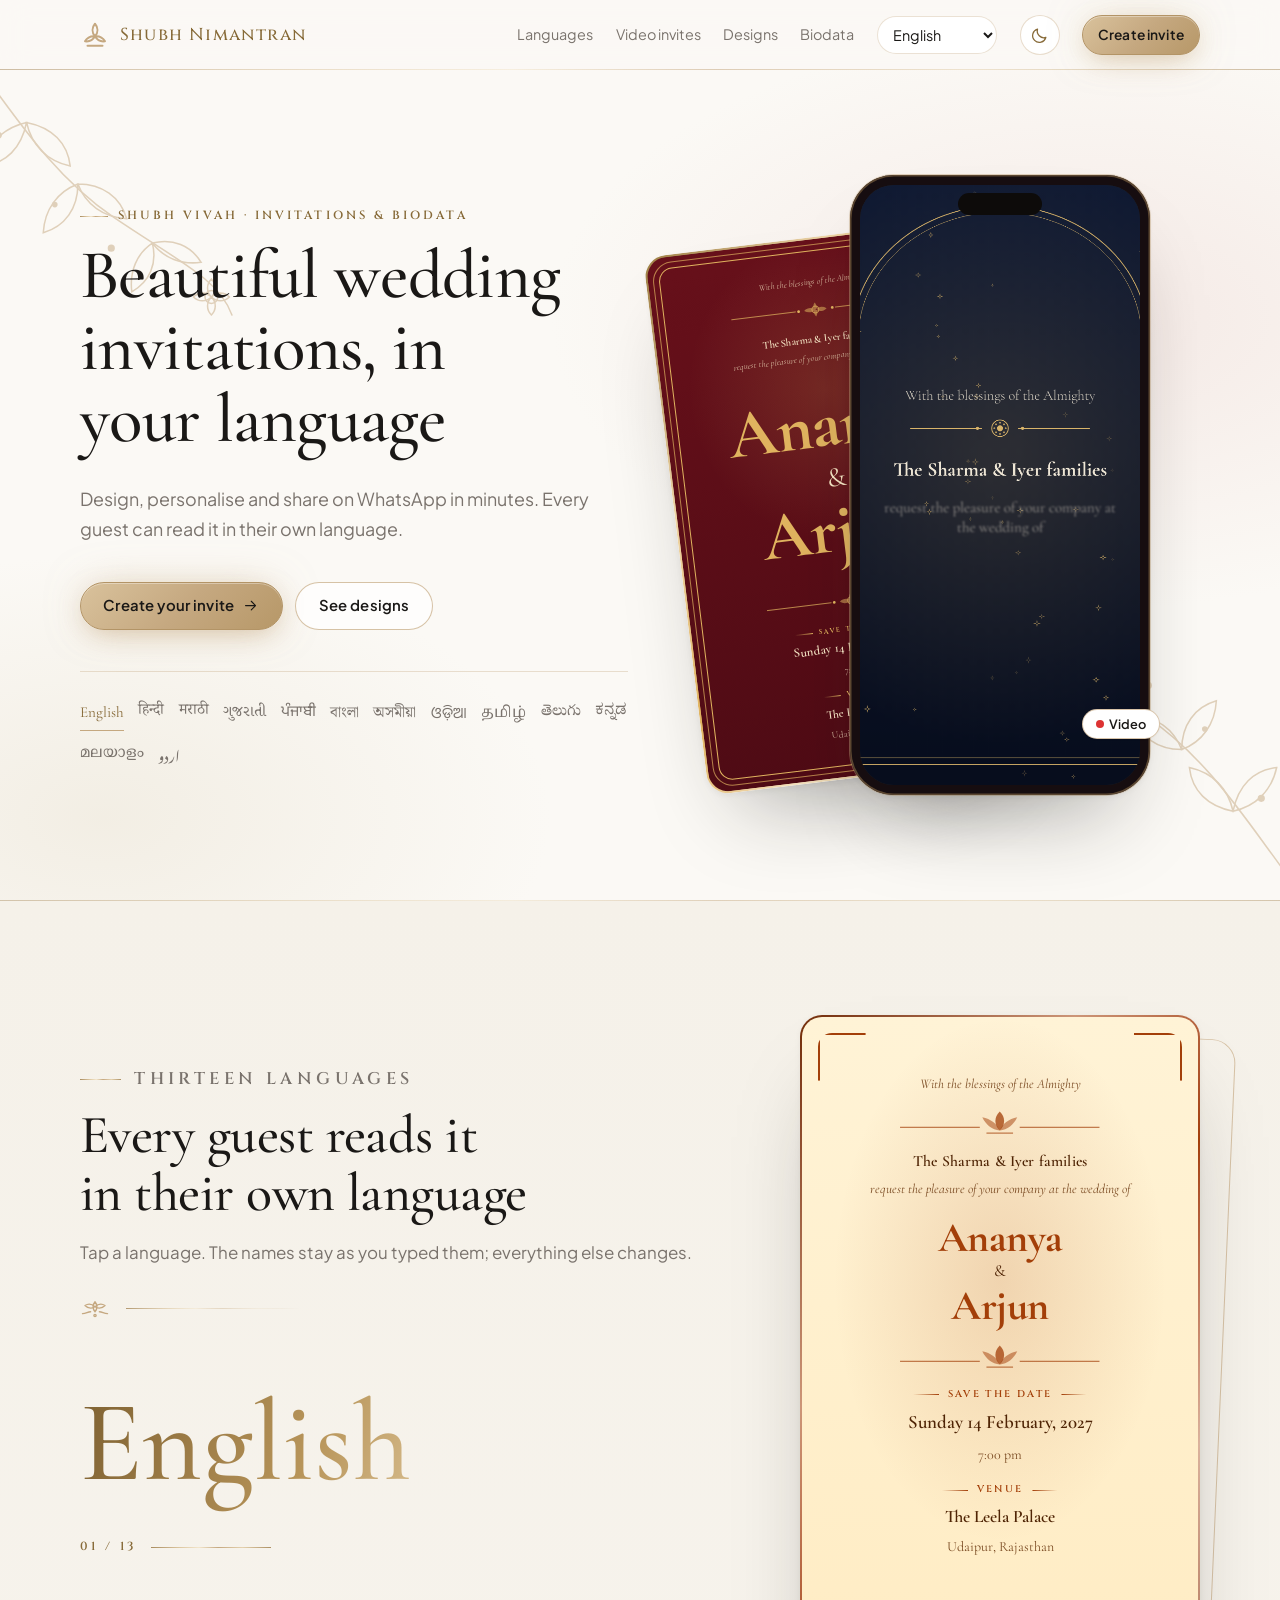
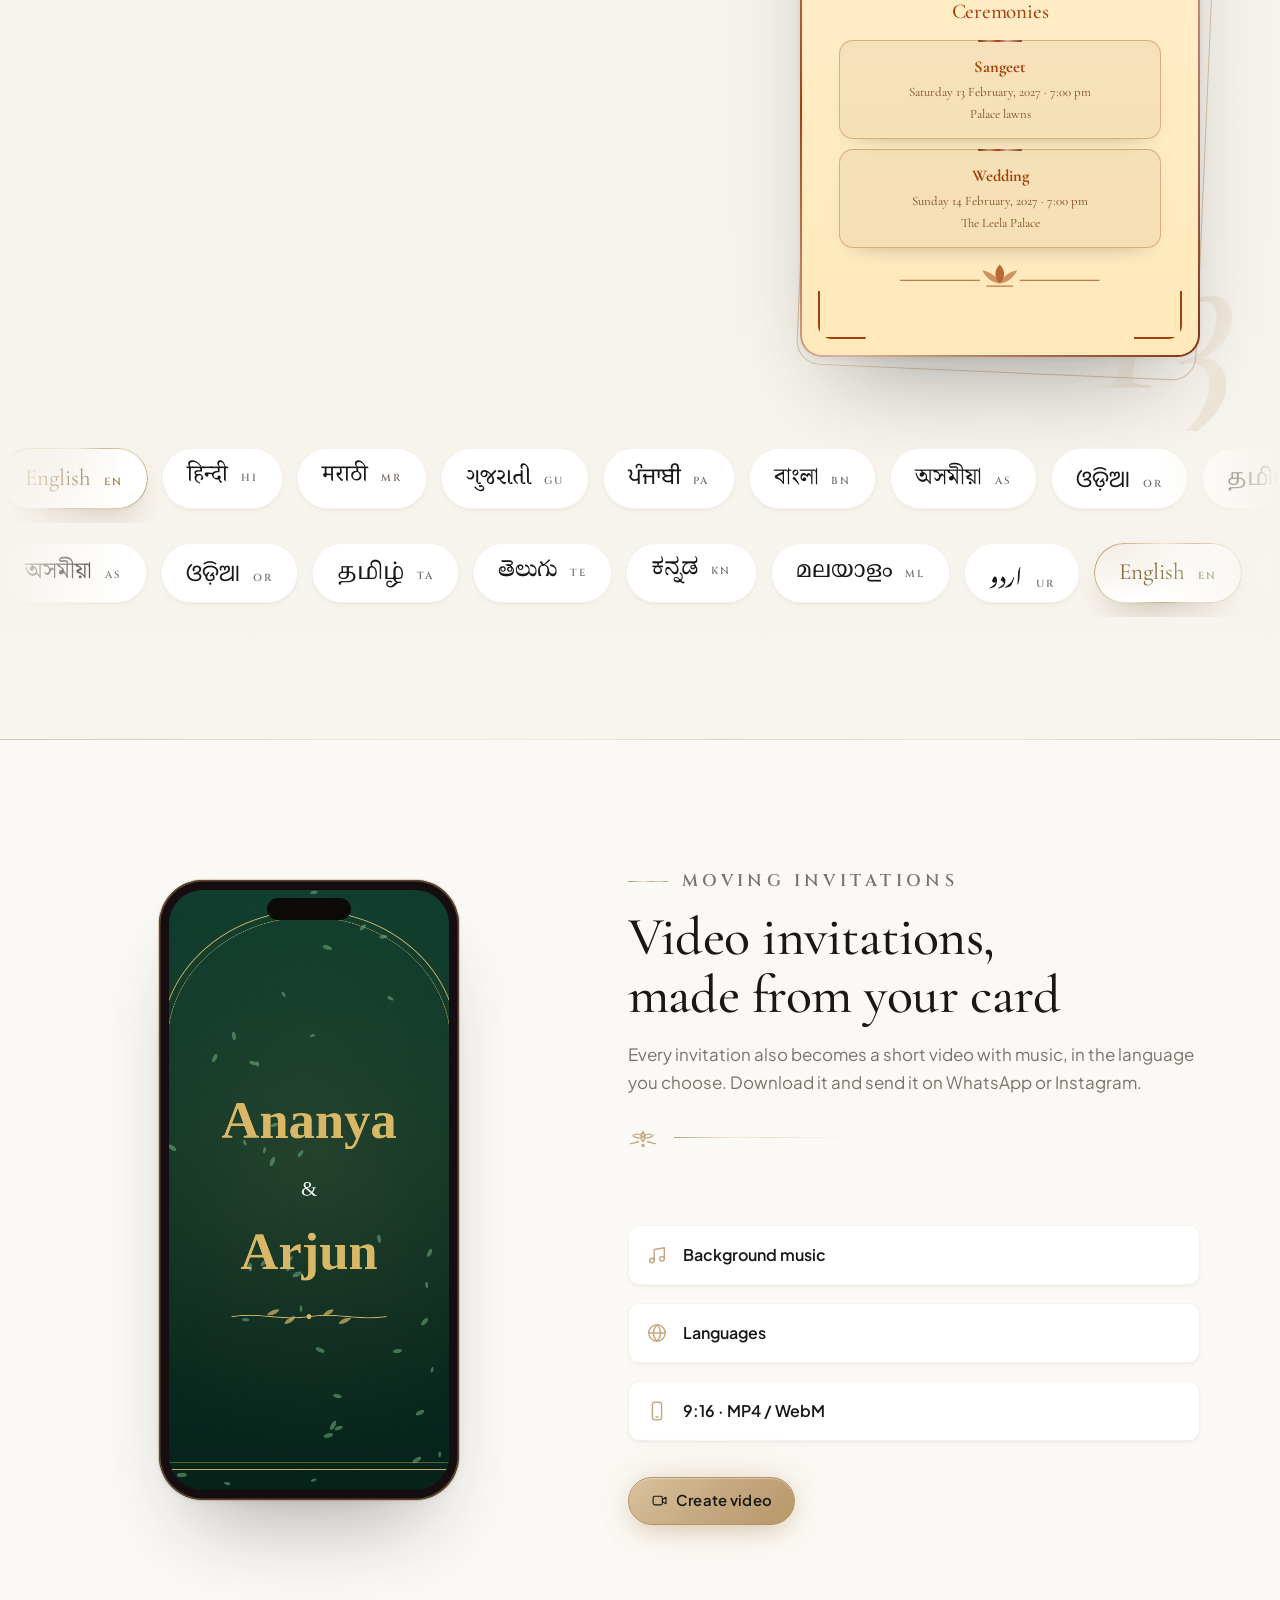
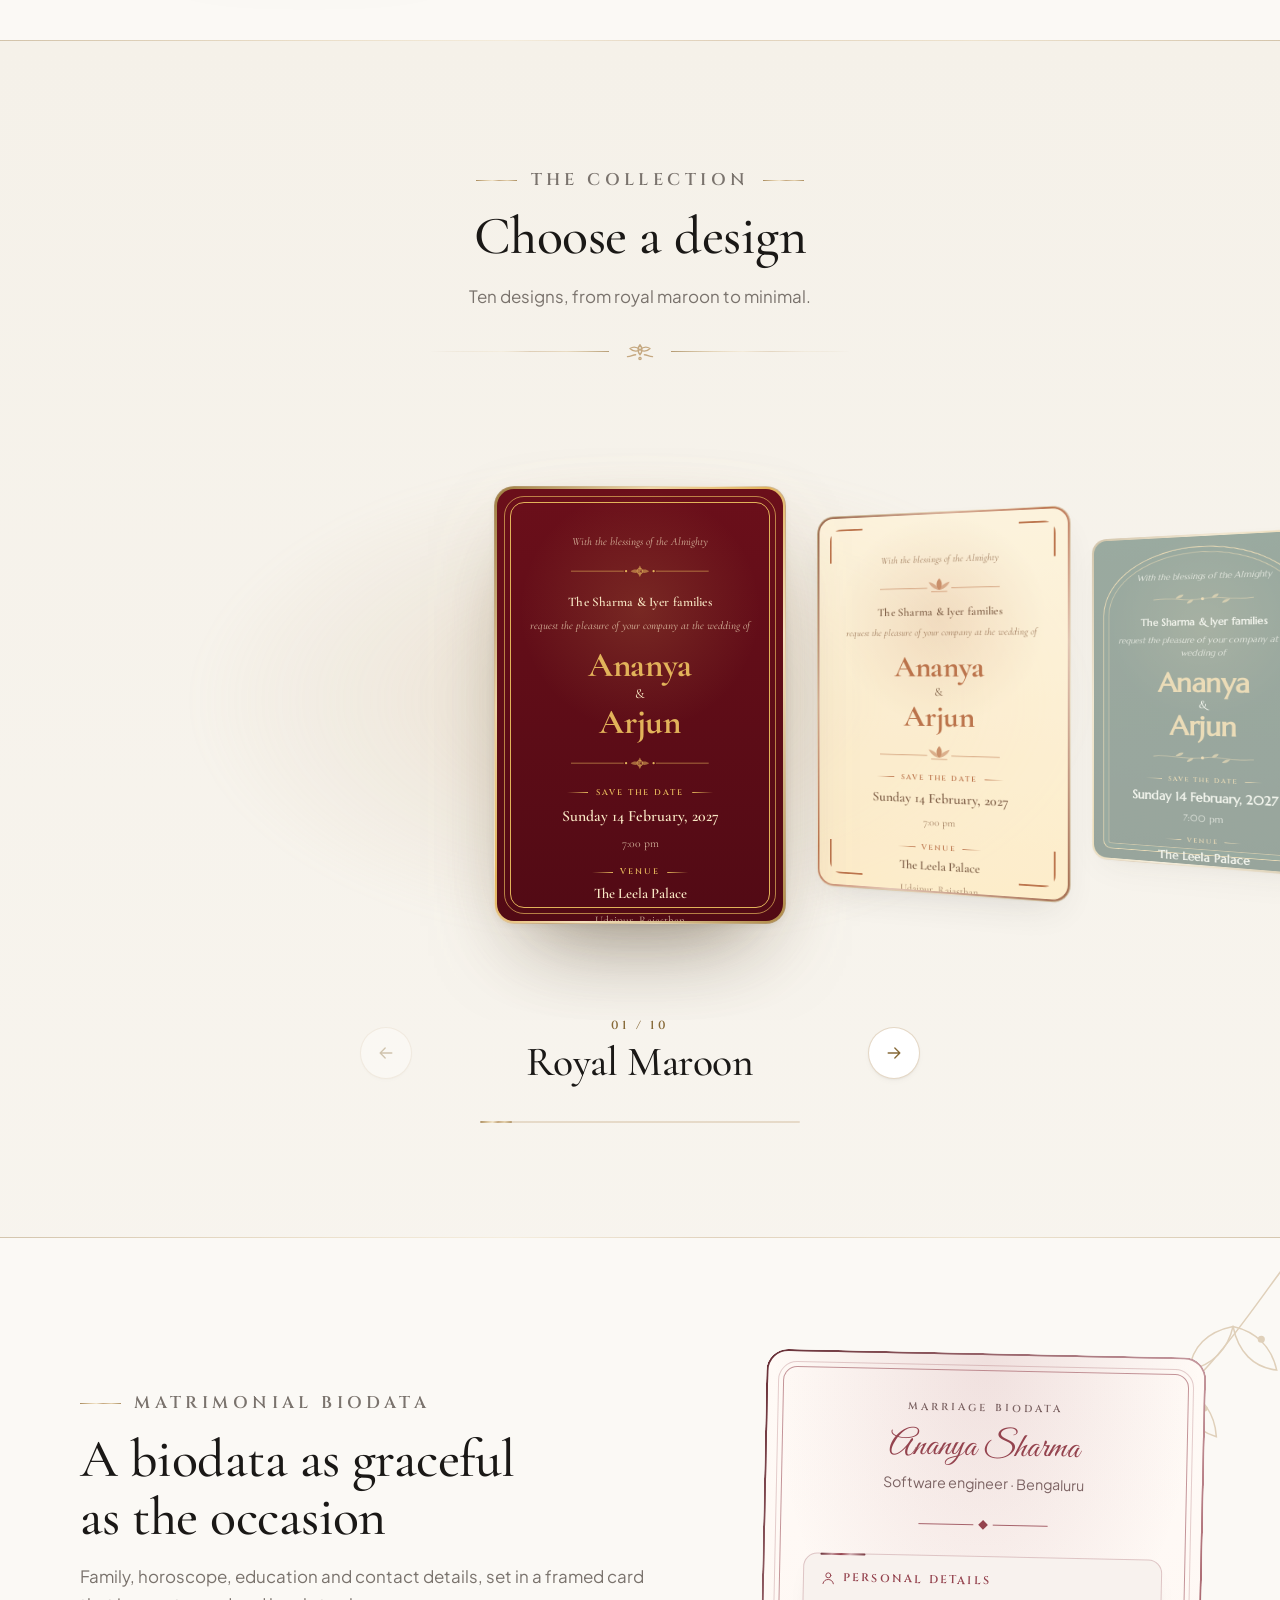
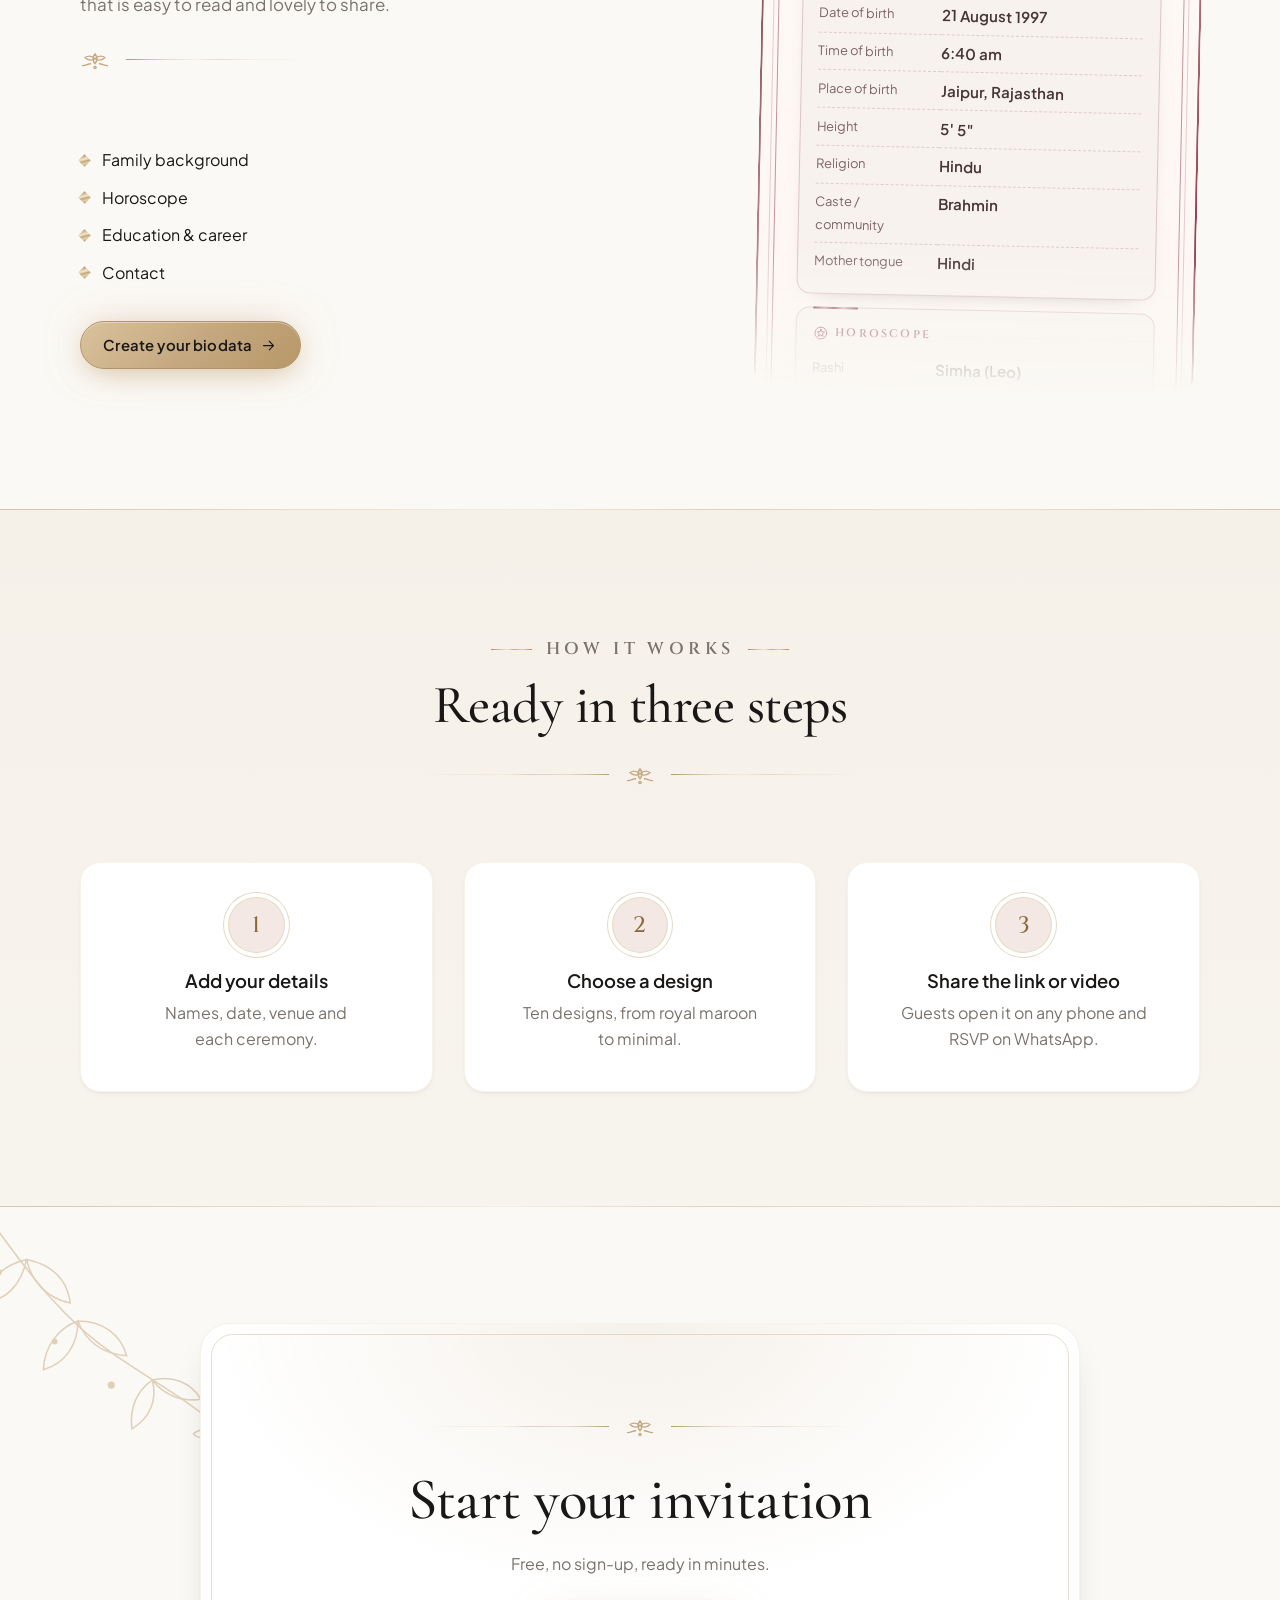
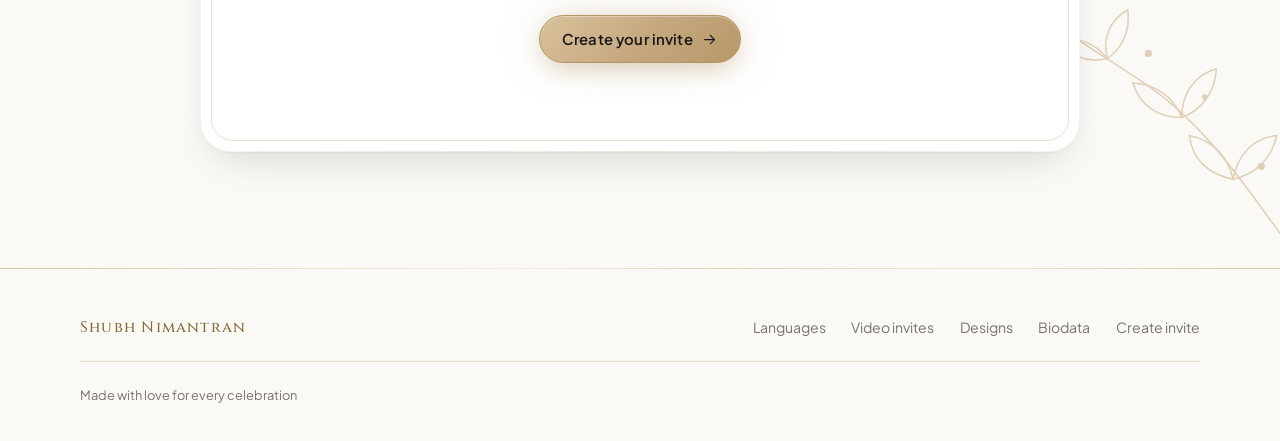
==== index.html @ f514c1f1 "Redesign languages section: script headline, drifting two-row marquee, framed demo card Co-Authored-" ====
<!doctype html>
<html lang="en">
<head>
  <meta charset="utf-8">
  <meta name="viewport" content="width=device-width, initial-scale=1">
  <title>Shubh Nimantran · Wedding Invitations & Video Invites</title>
  <meta name="description" content="Create wedding invitations and video invites in 13 Indian languages. Share on WhatsApp, collect RSVPs.">
  <meta name="theme-color" content="#FBF9F5">
  <link rel="preconnect" href="https://fonts.googleapis.com">
  <link rel="preconnect" href="https://fonts.gstatic.com" crossorigin>
  <link rel="stylesheet" href="https://fonts.googleapis.com/css2?family=Cinzel:wght@400;500;600&family=Cormorant+Garamond:ital,wght@0,400;0,500;0,600;0,700;1,400;1,500&family=Plus+Jakarta+Sans:wght@400;500;600;700&display=swap">
  <link rel="stylesheet" href="css/style.css">
  <script src="js/theme.js"></script>
</head>
<body>
  <a class="skip" href="#main" data-i18n="skip_link">Skip to main content</a>
  <header class="topbar">
    <div class="wrap">
      <a class="brand" href="index.html"><i data-icon="mark"></i><span>Shubh Nimantran</span></a>
      <nav>
        <div class="nav-links" id="nav-links">
          <a href="#languages" data-i18n="nav_lang">Languages</a>
          <a href="#video" data-i18n="nav_video">Video invites</a>
          <a href="#designs" data-i18n="nav_templates">Designs</a>
          <a href="biodata.html" data-i18n="nav_biodata">Biodata</a>
          <div class="nav-tools"><select id="ui-lang" class="lang-select" aria-label="Language"></select><button type="button" class="theme-toggle" aria-pressed="false" aria-label="Dark mode" title="Light / dark"><i data-icon="sun"></i><i data-icon="moon"></i></button></div>
          <a class="btn menu-cta" href="create.html" data-i18n="nav_create">Create invite</a>
        </div>
        <a class="btn small" href="create.html" data-i18n="nav_create">Create invite</a>
        <button type="button" class="burger" id="burger" aria-expanded="false" aria-controls="nav-links" aria-label="Menu"><i data-icon="menu"></i><i data-icon="close"></i></button>
      </nav>
    </div>
  </header>

  <main id="main">
    <section class="hero">
      <span class="floral tl" aria-hidden="true"></span>
      <span class="floral br" aria-hidden="true"></span>
      <div class="wrap">
        <div class="hero-text">
          <p class="eyebrow" data-intro data-i18n="hero_eyebrow">Shubh Vivah</p>
          <h1 data-intro data-i18n="hero_title">Beautiful wedding invitations, in your language</h1>
          <p class="hero-sub" data-intro data-i18n="hero_sub"></p>
          <div class="hero-cta" data-intro>
            <a class="btn" href="create.html"><span data-i18n="cta_create">Create your invite</span><i data-icon="arrow"></i></a>
            <a class="btn ghost" href="#designs" data-i18n="cta_designs">See designs</a>
          </div>
          <div class="hero-langs" id="hero-langs" data-intro></div>
        </div>
        <div class="stage" id="stage">
          <div class="back-card" aria-hidden="true"><div id="hero-card"></div></div>
          <div class="phone">
            <canvas id="hero-video" aria-label="Video invitation preview"></canvas>
            <span class="phone-play"><span class="dot"></span><span data-i18n="ed_video_tab">Video</span></span>
          </div>
        </div>
      </div>
    </section>

    <section id="languages" class="section band">
      <div class="wrap">
        <div class="lang-demo">
          <div class="lang-copy">
            <div class="section-head">
              <p class="eyebrow" data-i18n="eyebrow_lang"></p>
              <h2 data-i18n="lang_title"></h2>
              <p data-i18n="lang_desc"></p>
              <div class="divider" aria-hidden="true"><i data-icon="flourish"></i></div>
            </div>
            <div class="lang-hero" aria-hidden="true"><span class="lh-name" id="lh-name"></span><span class="lh-count" id="lh-count"></span></div>
          </div>
          <div class="demo-card"><div id="demo-card"></div></div>
          <div class="lang-marquee" id="lang-list" role="group" aria-label="Languages"></div>
        </div>
      </div>
    </section>

    <section id="video" class="section">
      <div class="wrap video-split">
        <div class="phone"><canvas id="feature-video" aria-label="Video invitation preview"></canvas></div>
        <div>
          <div class="section-head">
            <p class="eyebrow" data-i18n="eyebrow_video"></p>
            <h2 data-i18n="video_title"></h2>
            <p data-i18n="video_desc"></p>
            <div class="divider" aria-hidden="true"><i data-icon="flourish"></i></div>
          </div>
          <ul class="facts">
            <li><i data-icon="music"></i><div><strong data-i18n="ed_music"></strong></div></li>
            <li><i data-icon="globe"></i><div><strong data-i18n="nav_lang"></strong></div></li>
            <li><i data-icon="phone"></i><div><strong>9:16 · MP4 / WebM</strong></div></li>
          </ul>
          <a class="btn" href="create.html#video"><i data-icon="video"></i><span data-i18n="ed_video">Create video</span></a>
        </div>
      </div>
    </section>

    <section id="designs" class="section band">
      <div class="wrap">
        <div class="section-head center">
          <p class="eyebrow" data-i18n="eyebrow_designs"></p>
          <h2 data-i18n="templates_title"></h2>
          <p data-i18n="s2_d"></p>
          <div class="divider" aria-hidden="true"><i data-icon="flourish"></i></div>
        </div>
      </div>
      <div class="carousel" id="carousel" role="region" aria-roledescription="carousel" aria-label="Designs">
        <div class="car-track" id="gallery"></div>
        <div class="car-meta">
          <button type="button" class="car-btn car-prev" aria-label="Previous design"><i data-icon="arrow"></i></button>
          <div class="car-info" aria-live="polite">
            <span class="car-count"></span>
            <h3 class="car-name"></h3>
          </div>
          <button type="button" class="car-btn car-next" aria-label="Next design"><i data-icon="arrow"></i></button>
        </div>
        <div class="car-progress" aria-hidden="true"><i></i></div>
      </div>
    </section>

    <section id="biodata" class="section">
      <span class="floral tr" aria-hidden="true"></span>
      <div class="wrap bio-teaser">
        <div>
          <div class="section-head">
            <p class="eyebrow" data-i18n="eyebrow_biodata"></p>
            <h2 data-i18n="bio_landing_title"></h2>
            <p data-i18n="bio_landing_desc"></p>
            <div class="divider" aria-hidden="true"><i data-icon="flourish"></i></div>
          </div>
          <ul>
            <li data-i18n="bio_sec_family"></li>
            <li data-i18n="bio_sec_horoscope"></li>
            <li data-i18n="bio_sec_education"></li>
            <li data-i18n="bio_sec_contact"></li>
          </ul>
          <a class="btn" href="biodata.html"><span data-i18n="bio_cta"></span><i data-icon="arrow"></i></a>
        </div>
        <div class="bio-preview"><div id="bio-demo"></div></div>
      </div>
    </section>

    <section class="section band">
      <div class="wrap">
        <div class="section-head center">
          <p class="eyebrow" data-i18n="eyebrow_steps"></p>
          <h2 data-i18n="steps_title"></h2>
          <div class="divider" aria-hidden="true"><i data-icon="flourish"></i></div>
        </div>
        <ol class="steps">
          <li><span class="n">1</span><h3 data-i18n="s1_t"></h3><p data-i18n="s1_d"></p></li>
          <li><span class="n">2</span><h3 data-i18n="s2_t"></h3><p data-i18n="s2_d"></p></li>
          <li><span class="n">3</span><h3 data-i18n="s3_t"></h3><p data-i18n="s3_d"></p></li>
        </ol>
      </div>
    </section>

    <section class="section closing">
      <span class="floral tl" aria-hidden="true"></span>
      <span class="floral br" aria-hidden="true"></span>
      <div class="wrap">
        <div class="closing-panel">
          <div class="divider" aria-hidden="true"><i data-icon="flourish"></i></div>
          <h2 data-i18n="cta_final"></h2>
          <p data-i18n="cta_final_sub"></p>
          <a class="btn" href="create.html"><span data-i18n="cta_create"></span><i data-icon="arrow"></i></a>
        </div>
      </div>
    </section>
  </main>

  <footer class="footer">
    <div class="wrap">
      <span>Shubh Nimantran</span>
      <nav aria-label="Footer">
        <a href="#languages" data-i18n="nav_lang">Languages</a>
        <a href="#video" data-i18n="nav_video">Video invites</a>
        <a href="#designs" data-i18n="nav_templates">Designs</a>
        <a href="biodata.html" data-i18n="nav_biodata">Biodata</a>
        <a href="create.html" data-i18n="nav_create">Create invite</a>
      </nav>
      <span class="fine" data-i18n="footer"></span>
    </div>
  </footer>

  <script src="js/vendor/motion.js"></script>
  <script src="js/i18n.js"></script>
  <script src="js/invite.js"></script>
  <script src="js/video.js"></script>
  <script src="js/ui.js"></script>
  <script src="js/carousel.js"></script>
  <script src="js/biodata.js"></script>
  <script>
    hydrateIcons();
    const select = document.getElementById("ui-lang");
    let lang = preferredLang();
    let demoLang = lang;

    const heroVideo = new InviteVideo(document.getElementById("hero-video"), { ...SAMPLE, t: "midnight" }, lang);
    const featVideo = new InviteVideo(document.getElementById("feature-video"), { ...SAMPLE, t: "emerald" }, lang);
    function runVideo(v, el) {
      if (FX.reduce) { v.prepare().then(() => v.still()); return; }
      v.prepare().then(() => { if (!v.raf) v.still(); });
      whenVisible(el, () => v.prepare().then(() => { if (!v.raf) v.play({ loop: true }); }), () => v.stop());
    }

    /* Language names appear in their own scripts; fetch only those glyphs, not whole fonts. */
    Object.entries(LANGS).forEach(([c, m]) => {
      if (c === "en") return;
      const l = document.createElement("link");
      l.rel = "stylesheet";
      l.href = `https://fonts.googleapis.com/css2?family=${m.font.replace(/ /g, "+")}&text=${encodeURIComponent(m.name)}&display=swap`;
      document.head.appendChild(l);
    });

    function renderDemo() {
      loadFont(demoLang);
      renderInvite(document.getElementById("demo-card"), { ...SAMPLE, t: "marigold", e: SAMPLE.e.slice(1) }, demoLang, { interactive: false });
      document.querySelectorAll("#lang-list button").forEach((b) => {
        const on = b.dataset.lang === demoLang;
        b.classList.toggle("on", on); b.setAttribute("aria-pressed", String(on));
      });
      const L = LANGS[demoLang], nameEl = document.getElementById("lh-name");
      nameEl.textContent = L.name; nameEl.lang = demoLang; nameEl.style.fontFamily = `'${L.font}', var(--ui-font)`;
      document.getElementById("lh-count").textContent = `${String(Object.keys(LANGS).indexOf(demoLang) + 1).padStart(2, "0")} / ${String(Object.keys(LANGS).length).padStart(2, "0")}`;
      if (FX.on) window.Motion.animate(nameEl, { opacity: [0, 1], y: [24, 0], filter: ["blur(10px)", "blur(0px)"] }, { duration: 0.8, ease: [0.16, 1, 0.3, 1] });
    }

    let car;
    function render() {
      setPageLang(lang);
      applyI18n(lang);
      renderInvite(document.getElementById("hero-card"), { ...SAMPLE, t: "royal" }, lang, { interactive: false, compact: true });
      document.getElementById("hero-langs").innerHTML = Object.entries(LANGS)
        .map(([c, m]) => `<button type="button" lang="${c}" data-lang="${c}" class="${c === lang ? "on" : ""}" style="font-family:'${m.font}',var(--ui-font)">${m.name}</button>`).join("");
      const entries = Object.entries(LANGS);
      const pill = ([c, m], dup) => `<button type="button" data-lang="${c}"${dup ? ' aria-hidden="true" tabindex="-1"' : ""}><span class="native" lang="${c}" style="font-family:'${m.font}',var(--ui-font)">${m.name}</span><span class="code">${c}</span></button>`;
      const row = (arr, rev) => `<div class="m-row${rev ? " rev" : ""}"><div class="m-track">${arr.map((e) => pill(e)).join("")}${arr.map((e) => pill(e, true)).join("")}</div></div>`;
      document.getElementById("lang-list").innerHTML = row(entries) + row(entries.slice(6).concat(entries.slice(0, 6)), true);
      document.getElementById("gallery").innerHTML = Object.entries(TEMPLATES).map(([id, x]) => `
        <a class="tile" href="create.html?t=${id}&l=${lang}" data-name="${x.name}" draggable="false" aria-label="${x.name}">
          <div class="tile-preview"><div data-tpl="${id}"></div></div>
        </a>`).join("");
      document.querySelectorAll("[data-tpl]").forEach((el) =>
        renderInvite(el, { ...SAMPLE, t: el.dataset.tpl }, lang, { interactive: false, compact: true }));
      if (car) car.refresh();
      renderBiodata(document.getElementById("bio-demo"), { ...BIO_SAMPLE, t: "ivory" }, lang);
      renderDemo();
      heroVideo.set({ ...SAMPLE, t: "midnight" }, lang);
      featVideo.set({ ...SAMPLE, t: "emerald" }, lang);
      heroVideo.prepare(); featVideo.prepare();
      if (FX.reduce) { heroVideo.prepare().then(() => heroVideo.still()); featVideo.prepare().then(() => featVideo.still()); }
    }

    function setLang(c) {
      lang = c; demoLang = c; select.value = c; rememberLang(c); render();
    }

    fillLangSelect(select, lang);
    select.addEventListener("change", () => setLang(select.value));
    document.getElementById("hero-langs").addEventListener("click", (e) => {
      const b = e.target.closest("button[data-lang]"); if (b) setLang(b.dataset.lang);
    });
    document.getElementById("lang-list").addEventListener("click", (e) => {
      const b = e.target.closest("button[data-lang]"); if (!b || b.dataset.lang === demoLang) return;
      demoLang = b.dataset.lang;
      FX.swap(document.getElementById("demo-card"), renderDemo);
    });

    render();
    car = initCarousel(document.getElementById("carousel"));
    /* Language marquee: rows fade up the first time they are seen; a touch pauses the drift for a moment. */
    const langList = document.getElementById("lang-list");
    let pauseT;
    langList.addEventListener("pointerdown", () => { langList.classList.add("paused"); clearTimeout(pauseT); pauseT = setTimeout(() => langList.classList.remove("paused"), 3500); });
    if (FX.on) {
      langList.dataset.pre = "";
      whenVisible(langList, () => {
        if (!("pre" in langList.dataset)) return;
        delete langList.dataset.pre;
        window.Motion.animate(langList.children, { opacity: [0, 1], y: [24, 0], filter: ["blur(8px)", "blur(0px)"] },
          { duration: 0.9, delay: window.Motion.stagger(0.12), ease: [0.16, 1, 0.3, 1] });
      }, () => {});
    }
    runVideo(heroVideo, document.getElementById("hero-video"));
    runVideo(featVideo, document.getElementById("feature-video"));
    FX.intro([...document.querySelectorAll("[data-intro]")]);
    FX.rise(document.getElementById("stage"));
  </script>
</body>
</html>
---- css/style.css ----
/* ---------- tokens ---------- */
/* Palette: Ethereal Ivory (light) and Rich Espresso (mid-dark).
 * Light: alabaster paper, espresso ink, champagne gold, soft rose tint.
 * Dark:  obsidian slate, elevated charcoal, luminous antique gold, rose-gold highlights.
 * --gold is decorative (fills, hairlines); --accent is the text-safe variant (>= 4.5:1 on --bg). */
:root {
  /* surfaces */
  --bg: #FBF9F5;
  --surface: #FFFFFF;
  --surface-2: #F5F1E9;
  --line: rgba(197, 168, 128, .34);
  --card-line: rgba(197, 168, 128, .15);
  --card-border: 1px solid var(--card-line);
  /* type */
  --ink: #1A1816;
  --muted: #7A736D;
  /* accents */
  --gold: #C5A880;
  --gold-soft: #E7DAC3;
  --accent: #876A38;
  --accent-ink: #FFFFFF;
  --accent-soft: #EAD5D0;
  --rose: #EAD5D0;
  --blush: #F4E8E4;
  --sage: #F1ECE1;
  --danger: #B3261E;
  --wa: #1A8D4C;
  /* gold foil + primary button */
  --foil: linear-gradient(120deg, #A88B5E 0%, #DCC6A0 24%, #F3E6CC 40%, #C5A880 56%, #E4D1AE 76%, #AC8F62 100%);
  --foil-rose: linear-gradient(120deg, #B98F86 0%, #EAD5D0 32%, #F8EBE7 46%, #D2AEA6 66%, #B58A81 100%);
  --foil-text: linear-gradient(110deg, #7C5F30 0%, #B8955A 38%, #D2B685 54%, #9C7A44 100%);
  --btn-bg: linear-gradient(135deg, #D9C29C 0%, #C5A880 52%, #B79868 100%);
  --btn-ink: #1A1816;
  --btn-edge: #B39466;
  --glow: rgba(197, 168, 128, .55);
  --floral-opacity: .5;
  /* depth: warm espresso shadows, never grey */
  --shadow-sm: 0 1px 2px rgba(26, 24, 22, .04), 0 3px 10px -4px rgba(26, 24, 22, .07);
  --shadow: 0 1px 2px rgba(26, 24, 22, .04), 0 18px 40px -18px rgba(26, 24, 22, .2);
  --shadow-lg: 0 2px 6px rgba(26, 24, 22, .05), 0 50px 90px -40px rgba(26, 24, 22, .4);
  /* type + shape + motion */
  --ui-font: "Plus Jakarta Sans", system-ui, sans-serif;
  --display-font: "Cormorant Garamond", "Playfair Display", Georgia, serif;
  --royal-font: "Cinzel", "Cormorant Garamond", Georgia, serif;
  --script-font: "Plus Jakarta Sans";
  --r-sm: 12px;
  --r: 20px;
  --r-lg: 30px;
  --ease: cubic-bezier(.16, 1, .3, 1);
  --wrap: 1200px;
  --gutter: clamp(16px, 4vw, 40px);
  color-scheme: light;
}
/* Mid-dark: opt-in via the top-bar toggle (light is the default). */
:root[data-theme="dark"] {
  --bg: #161412; --surface: #262320; --surface-2: #1D1A18;
  --line: rgba(197, 168, 128, .22); --card-line: rgba(197, 168, 128, .2);
  --ink: #FBF9F5; --muted: #A8A29E;
  --gold: #D4AF37; --gold-soft: #4A3F2A; --accent: #D4AF37; --accent-ink: #161412; --accent-soft: #3A2C29;
  --rose: #B76E79; --blush: #2E2322; --sage: #211E1A; --danger: #FF8A80;
  --foil: linear-gradient(120deg, #9C7C26 0%, #DDBF5A 24%, #F4E3A1 40%, #D4AF37 56%, #EBD27A 76%, #A8872B 100%);
  --foil-rose: linear-gradient(120deg, #9A5A64 0%, #D49AA2 32%, #F0C9C9 46%, #B76E79 66%, #8E525C 100%);
  --foil-text: linear-gradient(110deg, #C9A227 0%, #F1DC8A 45%, #D4AF37 70%, #B8942A 100%);
  --btn-bg: linear-gradient(135deg, #E6C968 0%, #D4AF37 52%, #B8942A 100%);
  --btn-ink: #161412; --btn-edge: #E0BE4C;
  --glow: rgba(212, 175, 55, .4); --floral-opacity: .3;
  --shadow-sm: 0 1px 2px rgba(0, 0, 0, .3), 0 2px 8px -2px rgba(0, 0, 0, .4);
  --shadow: 0 1px 2px rgba(0, 0, 0, .3), 0 18px 40px -18px rgba(0, 0, 0, .7);
  --shadow-lg: 0 2px 6px rgba(0, 0, 0, .3), 0 50px 90px -40px rgba(0, 0, 0, .9);
  color-scheme: dark;
}

/* ---------- base ---------- */
* { box-sizing: border-box; }
[hidden] { display: none !important; }
button, a, label, select, input[type="checkbox"] { touch-action: manipulation; }
button:not([disabled]), [role="button"], label.check, select { cursor: pointer; }
.skip { position: fixed; left: 16px; top: -80px; z-index: 100; padding: .7em 1.1em; border-radius: 999px; background: var(--ink); color: var(--bg); font: 600 .9rem/1 var(--ui-font); text-decoration: none; transition: top .2s var(--ease); }
.skip:focus { top: 12px; }
.sr-only { position: absolute; width: 1px; height: 1px; padding: 0; margin: -1px; overflow: hidden; clip: rect(0 0 0 0); white-space: nowrap; border: 0; }
.toast { position: fixed; left: 50%; bottom: 24px; z-index: 60; display: flex; align-items: center; gap: 1rem; padding: .55rem .6rem .55rem 1.1rem; border-radius: 999px; background: var(--ink); color: var(--bg); box-shadow: var(--shadow-lg); font-size: .92rem; transform: translateX(-50%); max-width: calc(100vw - 32px); }
.toast button { border: 0; border-radius: 999px; padding: .5em 1em; min-height: 36px; background: color-mix(in srgb, var(--bg) 16%, transparent); color: var(--bg); font: 600 .85rem/1 var(--ui-font); }
.toast button:hover { background: color-mix(in srgb, var(--bg) 26%, transparent); }
.field-error { color: var(--danger); font-size: .82rem; }
[aria-invalid="true"] { border-color: var(--danger) !important; }
.empty { padding: 1rem; border-radius: var(--r-sm); border: 1px dashed var(--line); color: var(--muted); font-size: .92rem; text-align: center; }
.saved { display: inline-flex; align-items: center; gap: .4em; font-size: .8rem; color: var(--muted); opacity: 0; transition: opacity .4s var(--ease); }
.saved.on { opacity: 1; }
.saved i { width: 7px; height: 7px; border-radius: 50%; background: var(--wa); }
.editor-head { display: flex; align-items: baseline; justify-content: space-between; gap: 1rem; flex-wrap: wrap; }
.hero-langs button { padding-block: .35em !important; }

html, body { margin: 0; }
/* Buttery theme switch: theme.js adds .theme-anim for the duration of the cross-fade only. */
html.theme-anim, html.theme-anim *, html.theme-anim *::before, html.theme-anim *::after {
  transition: background-color .7s var(--ease), border-color .7s var(--ease), color .7s var(--ease), fill .7s var(--ease), stroke .7s var(--ease), box-shadow .7s var(--ease), opacity .7s var(--ease) !important;
}
html { scroll-behavior: smooth; scroll-padding-top: 80px; }
body {
  background: var(--bg); color: var(--ink);
  font: 400 16px/1.65 var(--script-font), var(--ui-font);
  -webkit-font-smoothing: antialiased; text-rendering: optimizeLegibility;
  caret-color: var(--accent);
  scrollbar-color: color-mix(in srgb, var(--ink) 25%, transparent) transparent;
}
html[lang="en"] body { font-family: var(--ui-font); }
::selection { background: color-mix(in srgb, var(--accent) 24%, transparent); color: inherit; }
a { color: inherit; text-underline-offset: .22em; text-decoration-thickness: 1px; }
img, svg, canvas, video { display: block; max-width: 100%; }
h1, h2, h3 { font-family: var(--script-font), var(--display-font); font-weight: 600; line-height: 1.12; margin: 0; text-wrap: balance; letter-spacing: -.01em; }
html[lang="en"] :is(h1, h2, h3) { font-family: var(--display-font); font-weight: 500; letter-spacing: -.01em; }
html[lang="en"] :is(h1, h2) em { font-style: italic; font-weight: 500; color: var(--accent); }
p { margin: 0; text-wrap: pretty; }
:focus-visible { outline: 2px solid var(--accent); outline-offset: 3px; border-radius: 6px; }
.wrap { max-width: var(--wrap); margin-inline: auto; padding-inline: var(--gutter); }
.icon { width: 1.15em; height: 1.15em; flex: none; stroke: currentColor; fill: none; stroke-width: 1.6; stroke-linecap: round; stroke-linejoin: round; }

/* ---------- buttons & controls ---------- */
.btn {
  position: relative; overflow: hidden; isolation: isolate;
  display: inline-flex; align-items: center; justify-content: center; gap: .55em;
  min-height: 48px; padding: 0 1.5em; border-radius: 999px;
  background: var(--btn-bg); color: var(--btn-ink); border: 1px solid var(--btn-edge);
  /* soft radial glow behind the primary CTA */
  box-shadow: inset 0 1px 0 rgba(255, 255, 255, .35), 0 8px 26px -6px var(--glow), 0 0 44px -10px var(--glow);
  font: 600 .93rem/1 var(--ui-font); letter-spacing: .01em; text-decoration: none; cursor: pointer; white-space: nowrap;
  transition: transform .5s var(--ease), box-shadow .5s var(--ease), background-color .3s var(--ease), border-color .3s var(--ease);
}
/* Gentle foil shimmer that sweeps across on hover. */
.btn::after, .inv-btn::after {
  content: ""; position: absolute; inset: -1px; z-index: -1; pointer-events: none;
  background: linear-gradient(105deg, transparent 30%, rgba(255, 244, 214, .45) 48%, rgba(255, 255, 255, .7) 50%, rgba(255, 244, 214, .45) 52%, transparent 70%);
  transform: translateX(-120%); transition: transform .9s var(--ease);
}
.btn:hover::after, .inv-btn:hover::after, .btn:focus-visible::after, .inv-btn:focus-visible::after { transform: translateX(120%); }
html:not([lang="en"]) .btn { font-family: var(--script-font), var(--ui-font); }
.btn:hover { transform: translateY(-2px); box-shadow: inset 0 1px 0 rgba(255, 255, 255, .4), 0 0 0 3px color-mix(in srgb, var(--gold) 22%, transparent), 0 14px 34px -6px var(--glow), 0 0 64px -8px var(--glow); }
.btn:active { transform: translateY(0) scale(.98); box-shadow: 0 4px 14px -6px var(--glow); }
.btn.ghost { background: color-mix(in srgb, var(--surface) 70%, transparent); color: var(--ink); border-color: color-mix(in srgb, var(--gold) 55%, var(--line)); box-shadow: none; }
.btn.ghost::after { background: linear-gradient(105deg, transparent 30%, color-mix(in srgb, var(--gold) 22%, transparent) 50%, transparent 70%); }
.btn.ghost:hover { border-color: var(--gold); box-shadow: 0 0 0 3px color-mix(in srgb, var(--gold) 16%, transparent), 0 10px 26px -12px var(--glow); }
.btn.small { min-height: 40px; padding: 0 1.1em; font-size: .86rem; }
.btn.wa { background: var(--wa); border-color: var(--wa); color: #fff; box-shadow: inset 0 1px 0 rgba(255, 255, 255, .14); }
.btn[disabled] { opacity: .55; box-shadow: none; cursor: progress; transform: none; box-shadow: none; }
.link-btn { background: none; border: 0; padding: .4em; color: var(--muted); cursor: pointer; font: inherit; font-size: .85rem; border-radius: 8px; display: inline-flex; align-items: center; gap: .3em; }
.link-btn:hover { color: var(--accent); }
select, input, textarea {
  font: inherit; font-size: .95rem; color: var(--ink); background: var(--surface);
  border: 1px solid var(--line); border-radius: var(--r-sm); padding: .7em .9em; width: 100%;
  transition: border-color .35s var(--ease), box-shadow .35s var(--ease), background-color .35s var(--ease);
}
select:hover, input:hover, textarea:hover { border-color: color-mix(in srgb, var(--ink) 30%, var(--line)); }
select:focus, input:focus, textarea:focus { outline: none; border-color: var(--gold); box-shadow: 0 0 0 4px color-mix(in srgb, var(--gold) 20%, transparent); }
::placeholder { color: color-mix(in srgb, var(--muted) 75%, transparent); }

/* ---------- top bar ---------- */
.topbar { position: sticky; top: 0; z-index: 20; background: color-mix(in srgb, var(--bg) 86%, transparent); backdrop-filter: saturate(1.4) blur(14px); }
.topbar::after { content: ""; position: absolute; left: 0; right: 0; bottom: 0; height: 1px; background: var(--foil); opacity: .55; }
.topbar .wrap { display: flex; align-items: center; justify-content: space-between; gap: 1rem; min-height: 70px; }
.brand { display: inline-flex; align-items: center; gap: .6rem; font: 500 1.08rem/1 var(--royal-font); letter-spacing: .08em; text-decoration: none; color: var(--accent); white-space: nowrap; }
.brand svg { width: 30px; height: 30px; color: var(--gold); }
.topbar nav { display: flex; align-items: center; gap: 1.4rem; }
.topbar .nav-links a:not(.btn) { text-decoration: none; color: var(--muted); font-size: .9rem; position: relative; }
.topbar .nav-links a:not(.btn)::after { content: ""; position: absolute; left: 0; right: 0; bottom: -4px; height: 1px; background: var(--gold); transform: scaleX(0); transform-origin: left; transition: transform .35s var(--ease); }
.topbar .nav-links a:not(.btn):hover { color: var(--ink); }
.topbar .nav-links a:not(.btn):hover::after { transform: scaleX(1); }
.lang-select { width: auto; min-height: 38px; padding: .3em 2em .3em .8em; border-radius: 999px; font-size: .9rem; }
.theme-toggle { position: relative; flex: none; width: 40px; height: 40px; padding: 0; display: inline-grid; place-items: center; border-radius: 50%; background: var(--surface); color: var(--accent); border: var(--card-border); border-color: color-mix(in srgb, var(--gold) 40%, transparent); transition: transform .5s var(--ease), box-shadow .5s var(--ease), border-color .3s var(--ease); }
.theme-toggle:hover { transform: translateY(-2px); border-color: var(--gold); box-shadow: 0 8px 22px -8px var(--glow); }
.theme-toggle .icon { grid-area: 1 / 1; width: 19px; height: 19px; transition: transform .7s var(--ease), opacity .5s var(--ease); }
.theme-toggle .icon:first-child { opacity: 0; transform: rotate(-70deg) scale(.5); }
:root[data-theme="dark"] .theme-toggle .icon:first-child { opacity: 1; transform: none; }
:root[data-theme="dark"] .theme-toggle .icon:last-child { opacity: 0; transform: rotate(70deg) scale(.5); }
@media (pointer: coarse), (max-width: 960px) { .theme-toggle { width: 44px; height: 44px; } }
.nav-links { display: contents; }
.nav-tools { display: contents; }
.burger { display: none; flex: none; width: 44px; height: 44px; padding: 0; place-items: center; border-radius: 50%; background: var(--surface); color: var(--accent); border: var(--card-border); border-color: color-mix(in srgb, var(--gold) 40%, transparent); transition: transform .5s var(--ease), box-shadow .5s var(--ease), border-color .3s var(--ease); }
.burger:hover { transform: translateY(-2px); border-color: var(--gold); box-shadow: 0 8px 22px -8px var(--glow); }
.burger .icon { grid-area: 1 / 1; width: 21px; height: 21px; transition: transform .6s var(--ease), opacity .4s var(--ease); }
.burger .icon:last-child { opacity: 0; transform: rotate(-70deg) scale(.5); }
.topbar.open .burger .icon:first-child { opacity: 0; transform: rotate(70deg) scale(.5); }
.topbar.open .burger .icon:last-child { opacity: 1; transform: none; }
.menu-cta { display: none !important; }
@media (max-width: 960px) {
  .topbar nav { gap: .6rem; }
  .burger { display: inline-grid; }
  .nav-links { position: absolute; top: 100%; left: 0; right: 0; display: flex; flex-direction: column; padding: .4rem var(--gutter) 1.4rem; background: var(--bg); border-bottom: 1px solid var(--line); box-shadow: var(--shadow); opacity: 0; visibility: hidden; transform: translateY(-10px); pointer-events: none; transition: opacity .45s var(--ease), transform .45s var(--ease), visibility 0s .45s; }
  .topbar.open .nav-links { opacity: 1; visibility: visible; transform: none; pointer-events: auto; transition-delay: 0s; }
  .topbar .nav-links a:not(.btn) { padding: 1rem 0; font: 500 1.5rem/1.2 var(--display-font); color: var(--ink); border-bottom: 1px solid var(--line); }
  .topbar .nav-links a:not(.btn)::after { display: none; }
  .nav-links .menu-cta { margin-top: 1.2rem; }
  .nav-tools { display: flex; align-items: center; gap: .8rem; margin-top: 1.4rem; }
  .nav-tools .lang-select { flex: 1; min-height: 48px; font-size: 1rem; }
  .nav-tools .theme-toggle { width: 48px; height: 48px; }
}
@media (max-width: 560px) { .topbar nav > .btn { display: none; } .menu-cta { display: inline-flex !important; } }


/* ---------- landing: hero ---------- */
.hero { position: relative; min-height: calc(100svh - 70px); display: grid; align-items: center; padding-block: clamp(40px, 8vh, 96px); overflow: hidden; isolation: isolate;
  background: radial-gradient(60% 50% at 85% 30%, color-mix(in srgb, var(--blush) 90%, transparent), transparent 70%), radial-gradient(50% 45% at 8% 90%, color-mix(in srgb, var(--sage) 85%, transparent), transparent 70%); }
.hero .wrap { display: grid; grid-template-columns: minmax(0, 1.05fr) minmax(0, .95fr); gap: clamp(32px, 6vw, 88px); align-items: center; }
.hero h1 { font-size: clamp(2.7rem, 5.4vw, 4.9rem); line-height: 1.04; letter-spacing: -.02em; max-width: 11.5em; }
html:not([lang="en"]) .hero h1 { font-size: clamp(2.1rem, 4.6vw, 3.9rem); line-height: 1.25; }
.hero h1 em { font-style: italic; color: var(--accent); }
.hero-sub { margin-top: 1.8rem; font-size: clamp(1.02rem, 1.4vw, 1.15rem); color: var(--muted); max-width: 32em; }
.hero-cta { display: flex; gap: .8rem; flex-wrap: wrap; margin-top: 2.4rem; }
.hero-langs { margin-top: 2.6rem; padding-top: 1.4rem; border-top: 1px solid var(--line); display: flex; flex-wrap: wrap; gap: .25rem .9rem; color: var(--muted); font-size: .95rem; }
.hero-langs button { background: none; border: 0; padding: .1em 0; font: inherit; color: inherit; cursor: pointer; border-bottom: 1px solid transparent; transition: color .2s, border-color .2s; }
.hero-langs button:hover { color: var(--ink); border-color: currentColor; }
.hero-langs button.on { color: var(--accent); border-color: var(--gold); }

.stage { position: relative; display: grid; place-items: center; min-height: 560px; }
.stage .back-card { position: absolute; width: min(70%, 330px); transform: translate(-34%, 4%) rotate(-7deg); filter: saturate(.95); box-shadow: var(--shadow-lg); border-radius: 22px; }
.stage .back-card .invite { font-size: 9.5px; }
.phone { position: relative; width: min(78%, 300px); aspect-ratio: 9 / 18.6; border-radius: 44px; padding: 10px; background: #160d10; box-shadow: var(--shadow-lg), inset 0 0 0 1.5px #5b4630, 0 0 0 1px color-mix(in srgb, var(--gold) 45%, transparent); transform: translateX(16%); }
.phone::before { content: ""; position: absolute; top: 18px; left: 50%; width: 84px; height: 22px; margin-left: -42px; border-radius: 99px; background: #0d0b0a; z-index: 2; }
.phone canvas, .phone video { width: 100%; height: 100%; object-fit: cover; border-radius: 34px; background: #222; }
.phone-play { position: absolute; z-index: 3; right: -10px; bottom: 56px; display: inline-flex; align-items: center; gap: .45em; padding: .6em 1em; border-radius: 999px; background: var(--surface); color: var(--ink); border: 1px solid color-mix(in srgb, var(--gold) 50%, var(--line)); font: 600 .8rem/1 var(--ui-font); box-shadow: var(--shadow); }
.phone-play .dot { width: 8px; height: 8px; border-radius: 50%; background: #d33; animation: pulse 1.6s ease-in-out infinite; }
@keyframes pulse { 50% { opacity: .35; } }
@media (max-width: 900px) {
  .hero { min-height: 0; }
  .hero .wrap { grid-template-columns: minmax(0, 1fr); }
  .stage { min-height: 480px; }
}

/* ---------- landing: sections ---------- */
.section { position: relative; isolation: isolate; overflow-x: clip; padding-block: clamp(72px, 9vw, 124px); }
.section-head { max-width: 40rem; margin-bottom: clamp(40px, 6vw, 72px); }
.section-head.center { margin-inline: auto; text-align: center; }
.section-head h2 { font-size: clamp(2.2rem, 4.2vw, 3.5rem); line-height: 1.08; letter-spacing: -.015em; }
html:not([lang="en"]) .section-head h2 { font-size: clamp(1.7rem, 3.2vw, 2.6rem); line-height: 1.3; }
.section-head p { margin-top: 1.1rem; color: var(--muted); font-size: 1.06rem; }
.band { background: linear-gradient(180deg, var(--surface-2), color-mix(in srgb, var(--surface-2) 60%, var(--bg))); }
.band::before, .band::after { content: ""; position: absolute; left: 0; right: 0; height: 1px; background: var(--foil); opacity: .45; }
.band::before { top: 0; } .band::after { bottom: 0; }

/* Languages: a big script headline for the language on show, the card beside it, and a drifting marquee of every language below */
.lang-demo { display: grid; grid-template-columns: minmax(0, 1fr) minmax(0, 400px); gap: clamp(36px, 6vw, 80px) clamp(32px, 7vw, 104px); align-items: start; }
.lang-copy { padding-top: clamp(0px, 3vw, 40px); }
.lang-copy .section-head { margin-bottom: clamp(20px, 3vw, 36px); }
.lang-hero { display: grid; gap: .6rem; }
.lh-name { display: block; min-height: 1.5em; padding-block: .08em; font-size: clamp(4rem, 9vw, 8rem); line-height: 1.3; font-weight: 500; background: var(--foil-text); -webkit-background-clip: text; background-clip: text; color: transparent; overflow-wrap: anywhere; }
.lh-count { display: flex; align-items: center; gap: .9rem; font: 600 .74rem/1 var(--royal-font); letter-spacing: .28em; color: var(--accent); font-variant-numeric: tabular-nums; }
.lh-count::after { content: ""; flex: 0 1 120px; height: 1px; background: var(--foil); }
.demo-card { position: relative; isolation: isolate; }
.demo-card::before { content: ""; position: absolute; inset: 0; z-index: -1; border-radius: 24px; border: 1px solid color-mix(in srgb, var(--gold) 65%, transparent); transform: translate(16px, 16px) rotate(2.5deg); }
.demo-card::after { content: "13"; position: absolute; z-index: -2; right: -.18em; bottom: -.32em; font: italic 500 clamp(9rem, 18vw, 15rem)/1 var(--display-font); background: var(--foil); -webkit-background-clip: text; background-clip: text; color: transparent; opacity: .22; pointer-events: none; }
.demo-card .invite { box-shadow: var(--shadow-lg); font-size: 14px; }

.lang-marquee { grid-column: 1 / -1; display: grid; gap: 14px; margin-inline: calc(50% - 50vw); padding-block: 8px; -webkit-mask: linear-gradient(90deg, transparent, #000 10%, #000 90%, transparent); mask: linear-gradient(90deg, transparent, #000 10%, #000 90%, transparent); }
.lang-marquee[data-pre] .m-row { opacity: 0; }
.m-row { overflow: hidden; }
.m-track { display: flex; gap: 14px; width: max-content; padding-block: 6px 14px; animation: marquee 64s linear infinite; }
.m-row.rev .m-track { animation-direction: reverse; animation-duration: 78s; }
.lang-marquee:hover .m-track, .lang-marquee:focus-within .m-track, .lang-marquee.paused .m-track { animation-play-state: paused; }
@keyframes marquee { to { transform: translateX(calc(-50% - 7px)); } }
.m-track button { position: relative; isolation: isolate; display: inline-flex; align-items: baseline; gap: .8rem; padding: .85rem 1.5rem .8rem; border-radius: 999px; background: var(--surface); border: var(--card-border); color: var(--ink); font: inherit; white-space: nowrap; cursor: pointer; box-shadow: var(--shadow-sm); -webkit-tap-highlight-color: transparent; transition: transform .5s var(--ease), box-shadow .5s var(--ease), background-color .4s var(--ease); }
.m-track button::before { content: ""; position: absolute; inset: -1px; z-index: -1; border-radius: inherit; padding: 1px; background: var(--foil); opacity: 0; transition: opacity .5s var(--ease); -webkit-mask: linear-gradient(#000 0 0) content-box, linear-gradient(#000 0 0); -webkit-mask-composite: xor; mask: linear-gradient(#000 0 0) content-box exclude, linear-gradient(#000 0 0); }
.m-track .native { font-size: 1.45rem; line-height: 1.3; transition: color .4s var(--ease); }
.m-track .code { font: 600 .64rem/1 var(--royal-font); letter-spacing: .2em; text-transform: uppercase; color: var(--muted); transition: color .4s var(--ease); }
.m-track button:hover { transform: translateY(-3px); box-shadow: var(--shadow); }
.m-track button:hover::before { opacity: .7; }
.m-track button.on { background: radial-gradient(120% 140% at 0% 0%, color-mix(in srgb, var(--gold) 22%, var(--surface)), var(--surface) 75%); box-shadow: var(--shadow), 0 14px 32px -16px var(--glow); }
.m-track button.on::before { opacity: 1; }
.m-track button.on .native, .m-track button.on .code { color: var(--accent); }
@media (max-width: 900px) {
  .lang-demo { grid-template-columns: minmax(0, 1fr); gap: 24px; }
  .lang-copy { display: contents; padding: 0; }
  .lang-copy .section-head { order: 1; margin-bottom: 0; }
  .lang-hero { order: 2; }
  .lang-marquee { order: 3; }
  .demo-card { order: 4; max-width: 440px; width: 100%; }
  .lh-name { font-size: clamp(3.6rem, 17vw, 6rem); }
}
@media (max-width: 560px) {
  .m-track button { padding: .7rem 1.2rem .65rem; }
  .m-track .native { font-size: 1.25rem; }
  .demo-card::before { transform: translate(10px, 12px) rotate(2deg); }
}
@media (prefers-reduced-motion: reduce) { .m-track { animation: none !important; } .m-row { overflow-x: auto; scrollbar-width: none; } }

.video-split { display: grid; grid-template-columns: minmax(0, .8fr) minmax(0, 1fr); gap: clamp(32px, 7vw, 110px); align-items: center; }
.video-split .phone { transform: none; margin-inline: auto; }
.facts { list-style: none; padding: 0; margin: 2rem 0 2.2rem; display: grid; gap: 1.1rem; }
.facts li { display: flex; gap: .9rem; align-items: flex-start; }
.facts li { padding: 1rem 1.1rem; border-radius: var(--r-sm); background: var(--surface); border: var(--card-border); box-shadow: var(--shadow-sm); }
.facts li, .steps li { transition: transform .5s var(--ease), box-shadow .5s var(--ease), border-color .5s var(--ease); }
.facts li:hover, .steps li:hover { transform: translateY(-2px); box-shadow: var(--shadow); border-color: color-mix(in srgb, var(--gold) 45%, transparent); }
.facts .icon { width: 22px; height: 22px; color: var(--gold); margin-top: .1em; }
.facts strong { display: block; font-weight: 600; }
.facts span { color: var(--muted); font-size: .95rem; }
@media (max-width: 860px) { .video-split { grid-template-columns: 1fr; } .video-split .phone { width: min(70%, 280px); } }

/* Design carousel */
.carousel { --cw: clamp(224px, 24vw, 292px); position: relative; isolation: isolate; margin-top: clamp(-8px, -1vw, 0px); }
.carousel::before { content: ""; position: absolute; left: 50%; top: 4%; width: min(900px, 120vw); height: 70%; transform: translateX(-50%); z-index: -1; pointer-events: none; background: radial-gradient(closest-side, color-mix(in srgb, var(--gold) 26%, transparent), transparent); filter: blur(10px); animation: glow-drift 9s ease-in-out infinite alternate; }
@keyframes glow-drift { from { transform: translateX(-54%) scale(.92); opacity: .7; } to { transform: translateX(-46%) scale(1.06); opacity: 1; } }
.car-track { position: relative; display: flex; align-items: center; gap: clamp(14px, 2vw, 28px); padding: 56px calc(50% - var(--cw) / 2) 96px; overflow-x: auto; overflow-y: hidden; overscroll-behavior-x: contain; scroll-snap-type: x mandatory; scrollbar-width: none; perspective: 1400px; perspective-origin: 50% 40%; cursor: grab; -webkit-user-select: none; user-select: none; }
.car-track::-webkit-scrollbar { display: none; }
.car-track.grabbing { cursor: grabbing; }
.car-track[data-pre] .tile-preview { opacity: 0; }
.tile { position: relative; flex: 0 0 var(--cw); display: block; text-decoration: none; color: inherit; scroll-snap-align: center; transform-style: preserve-3d; will-change: transform, opacity; outline-offset: 6px; border-radius: var(--r); transition: filter .6s var(--ease); }
.tile-preview { position: relative; height: calc(var(--cw) * 1.5); border-radius: var(--r); overflow: hidden; box-shadow: var(--shadow); padding: 1px; background: var(--foil); transition: box-shadow .7s var(--ease); }
.tile-preview .invite { font-size: calc(var(--cw) / 25); height: 100%; border-radius: calc(var(--r) - 1px); pointer-events: none; }
.tile-preview .invite-frame { height: 100%; }
/* a slow light sweep across the centred card, and again on hover */
.tile-preview::after { content: ""; position: absolute; inset: 0; pointer-events: none; background: linear-gradient(105deg, transparent 38%, rgba(255, 255, 255, .34) 50%, transparent 62%); transform: translateX(-130%); }
.tile.is-active .tile-preview { box-shadow: var(--shadow-lg), 0 36px 90px -34px var(--glow); }
.tile.is-active .tile-preview::after { animation: sweep 1.6s var(--ease) .15s 1; }
.tile.is-active:hover .tile-preview::after { animation: sweep 1.2s var(--ease) 1; }
@keyframes sweep { from { transform: translateX(-130%); } to { transform: translateX(130%); } }
.car-meta { display: grid; grid-template-columns: auto minmax(0, 1fr) auto; align-items: center; gap: clamp(12px, 3vw, 40px); width: min(560px, calc(100% - 2 * var(--gutter))); margin: 0 auto; }
.car-info { display: grid; justify-items: center; gap: .5rem; text-align: center; }
.car-count { font: 600 .74rem/1 var(--royal-font); letter-spacing: .28em; color: var(--accent); font-variant-numeric: tabular-nums; }
.car-name { font: 500 clamp(1.9rem, 3.4vw, 2.6rem)/1.1 var(--display-font) !important; letter-spacing: -.01em !important; min-height: 1.1em; }
.tile.is-active { cursor: pointer; }
.car-btn { display: inline-grid; place-items: center; width: 52px; height: 52px; padding: 0; border-radius: 50%; background: var(--surface); color: var(--accent); border: var(--card-border); border-color: color-mix(in srgb, var(--gold) 45%, transparent); box-shadow: var(--shadow-sm); transition: transform .5s var(--ease), box-shadow .5s var(--ease), border-color .3s var(--ease), opacity .3s; }
.car-btn .icon { width: 20px; height: 20px; transition: transform .5s var(--ease); }
.car-prev .icon { transform: scaleX(-1); }
.car-btn:hover:not(:disabled) { transform: translateY(-2px); border-color: var(--gold); box-shadow: 0 10px 26px -8px var(--glow); }
.car-next:hover:not(:disabled) .icon { transform: translateX(3px); }
.car-prev:hover:not(:disabled) .icon { transform: scaleX(-1) translateX(3px); }
.car-btn:disabled { opacity: .35; cursor: default; }
.car-progress { position: relative; width: min(320px, 60%); height: 2px; margin: 2.2rem auto 0; border-radius: 2px; background: var(--line); overflow: hidden; }
.car-progress i { position: absolute; left: 0; top: 0; height: 100%; background: var(--foil); border-radius: inherit; transition: transform .8s var(--ease); }
.tile { scroll-snap-stop: always; -webkit-tap-highlight-color: transparent; }
.car-btn { -webkit-tap-highlight-color: transparent; }
/* Phones: bigger cards sized to the screen (never taller than ~55% of it), one card per swipe, thumb-sized controls. */
@media (max-width: 640px) {
  .carousel { --cw: clamp(150px, min(68vw, 36svh), 280px); }
  .car-track { padding-block: 32px 76px; gap: 14px; perspective: 1000px; }
  /* swipe and tap the card on phones: no arrow buttons */
  .car-btn { display: none; }
  .car-meta { grid-template-columns: minmax(0, 1fr); }
  .car-progress { margin-top: 1.6rem; }
}
/* Landscape phones / short windows */
@media (max-height: 520px) and (min-width: 641px) {
  .carousel { --cw: clamp(150px, 34svh, 240px); }
  .car-track { padding-block: 24px 64px; }
}

.steps { position: relative; list-style: none; margin: 0; padding: 0; display: grid; grid-template-columns: repeat(3, minmax(0, 1fr)); gap: clamp(16px, 2.4vw, 32px); counter-reset: s; }
.steps li { padding: 2.2rem 2rem 2.4rem; position: relative; text-align: center; border-radius: var(--r); background: var(--surface); box-shadow: var(--shadow-sm); border: var(--card-border); }
.steps .n { display: inline-grid; place-items: center; width: 3.4rem; height: 3.4rem; border-radius: 50%; font: 500 1.4rem/1 var(--royal-font); color: var(--accent); background: var(--blush); box-shadow: 0 0 0 1px var(--gold-soft), 0 0 0 5px var(--surface), 0 0 0 6px color-mix(in srgb, var(--gold) 45%, transparent); }
.steps h3 { font-size: 1.5rem; margin: 1.2rem 0 .5rem; }
html[lang="en"] .steps h3 { font-family: var(--ui-font); font-size: 1.15rem; font-weight: 600; letter-spacing: 0; }
.steps p { color: var(--muted); }
@media (max-width: 760px) { .steps { grid-template-columns: 1fr; } .steps li { padding: 1.8rem 1.4rem; } }

.closing { text-align: center; }
.closing-panel { position: relative; isolation: isolate; overflow: hidden; max-width: 880px; margin-inline: auto; padding: clamp(44px, 7vw, 88px) clamp(24px, 6vw, 80px); border-radius: var(--r-lg); border: var(--card-border); background: radial-gradient(70% 90% at 50% 0%, color-mix(in srgb, var(--gold) 16%, transparent), transparent 70%), var(--surface); box-shadow: var(--shadow); }
.closing-panel::before { content: ""; position: absolute; inset: 10px; z-index: -1; border-radius: calc(var(--r-lg) - 8px); border: 1px solid color-mix(in srgb, var(--gold) 38%, transparent); pointer-events: none; }
.closing-panel .divider { margin-bottom: 1.6rem; }
.closing h2 { font-size: clamp(2.3rem, 4.6vw, 3.9rem); letter-spacing: -.015em; }
.closing p { margin: 1.1rem auto 2.4rem; color: var(--muted); }
.footer { position: relative; padding-block: 3rem 2.2rem; color: var(--muted); font-size: .88rem; }
.footer::before { content: ""; position: absolute; left: 0; right: 0; top: 0; height: 1px; background: var(--foil); opacity: .5; }
.footer .wrap > span:first-child { font: 500 .95rem/1 var(--royal-font); letter-spacing: .08em; color: var(--accent); }
.footer .wrap { display: flex; justify-content: space-between; align-items: center; gap: 1rem 2rem; flex-wrap: wrap; }
.footer nav { display: flex; flex-wrap: wrap; gap: .4rem 1.6rem; }
.footer nav a { color: var(--muted); text-decoration: none; transition: color .35s var(--ease); }
.footer nav a:hover { color: var(--accent); }
.footer .fine { flex-basis: 100%; padding-top: 1.4rem; margin-top: .4rem; border-top: 1px solid var(--line); font-size: .8rem; }

/* ---------- editor ---------- */
.editor { display: grid; grid-template-columns: minmax(0, 1fr) minmax(340px, 460px); gap: clamp(24px, 4vw, 56px); padding-block: 2.6rem 5rem; align-items: start; }
.editor h1 { font-size: clamp(2.2rem, 3.6vw, 3rem); }
.form { display: grid; grid-template-columns: minmax(0, 1fr); gap: 1.4rem; }
.group { display: grid; grid-template-columns: minmax(0, 1fr); gap: 1.05rem; }
.editor .group { padding: clamp(18px, 2.4vw, 28px); border-radius: var(--r); background: var(--surface); border: var(--card-border); box-shadow: var(--shadow-sm); }
.editor .group > h2 { display: flex; align-items: center; gap: .8rem; font: 600 .78rem/1 var(--royal-font); letter-spacing: .16em; text-transform: uppercase; color: var(--accent); }
.editor .group > h2::after { content: ""; flex: 1; height: 1px; background: linear-gradient(90deg, color-mix(in srgb, var(--gold) 70%, transparent), transparent); }
html:not([lang="en"]) .editor .group > h2 { font-family: var(--script-font), var(--ui-font); text-transform: none; letter-spacing: 0; font-size: .95rem; }
.field { display: grid; gap: .4rem; font-size: .84rem; font-weight: 500; color: var(--muted); }
.row { display: grid; grid-template-columns: 1fr 1fr; gap: 1rem; }
@media (max-width: 520px) { .row { grid-template-columns: 1fr; } }

.swatches { display: grid; grid-template-columns: repeat(auto-fill, minmax(104px, 1fr)); gap: .6rem; }
.swatch { display: grid; gap: .45rem; padding: .5rem; border-radius: var(--r-sm); border: 1px solid var(--line); background: var(--surface); cursor: pointer; font: 500 .78rem/1.2 var(--ui-font); color: var(--ink); text-align: start; transition: border-color .2s, transform .3s var(--ease); }
.swatch:hover { transform: translateY(-2px); }
.swatch[aria-pressed="true"] { border-color: var(--gold); box-shadow: 0 0 0 3px color-mix(in srgb, var(--gold) 30%, transparent); }
.swatch .chip { height: 50px; border-radius: 8px; position: relative; overflow: hidden; }
.swatch .chip::after { content: ""; position: absolute; inset: 6px; border: 1px solid var(--chip-accent); border-radius: 3px; }
.swatch .chip i { position: absolute; right: 8px; bottom: 8px; width: 12px; height: 12px; border-radius: 50%; background: var(--chip-accent); }

.events { display: grid; gap: .75rem; }
.event-row { display: grid; grid-template-columns: minmax(0, 1.2fr) minmax(0, 1fr) minmax(0, .8fr) auto; gap: .5rem; align-items: center; padding: .8rem; border-radius: var(--r-sm); background: var(--surface-2); border-inline-start: 3px solid var(--gold-soft); }
.event-row > * { min-width: 0; }
.event-row .wide { grid-column: 1 / -2; }
.event-row .row-actions { grid-row: 1; grid-column: 4; display: flex; }
@media (max-width: 560px) { .event-row { grid-template-columns: minmax(0, 1fr) minmax(0, 1fr) auto; } .event-row [data-f="k"] { grid-column: 1 / 3; } .event-row .row-actions { grid-column: 3; } .event-row .wide { grid-column: 1 / -1; } }

.versions { display: grid; gap: .75rem; }
.version { display: grid; gap: .75rem; padding: .9rem; border-radius: var(--r-sm); background: var(--surface-2); border: 1px solid transparent; transition: border-color .2s; }
.version.active { border-color: var(--gold); }
.version-head { display: flex; gap: .5rem; align-items: center; }
.version-head input { font-weight: 600; }
.version .count { font-size: .8rem; color: var(--muted); white-space: nowrap; }
.checks { display: flex; flex-wrap: wrap; gap: .4rem; }
.check { position: relative; display: inline-flex; align-items: center; gap: .4em; padding: .4em .8em; border-radius: 999px; border: 1px solid var(--line); background: var(--surface); font-size: .85rem; cursor: pointer; user-select: none; transition: background-color .2s, border-color .2s, color .2s; }
.check input { position: absolute; opacity: 0; pointer-events: none; }
.check .tick { width: 14px; height: 14px; border-radius: 4px; border: 1.5px solid var(--line); display: grid; place-items: center; transition: background-color .2s, border-color .2s; }
.check .tick svg { width: 10px; height: 10px; stroke: var(--accent-ink); stroke-width: 3; fill: none; opacity: 0; }
.check:has(input:checked) { border-color: color-mix(in srgb, var(--accent) 45%, var(--line)); }
.check:has(input:checked) .tick { background: var(--accent); border-color: var(--accent); }
.check:has(input:checked) .tick svg { opacity: 1; }
.check:not(:has(input:checked)) { color: var(--muted); text-decoration: line-through; text-decoration-color: color-mix(in srgb, var(--muted) 60%, transparent); }
.check:has(input:focus-visible) { outline: 2px solid var(--accent); outline-offset: 2px; }
.version-actions { display: flex; flex-wrap: wrap; gap: .4rem; }
.showing { display: flex; align-items: center; gap: .6rem; font-size: .85rem; color: var(--muted); }
.showing select { width: auto; flex: 1; font-weight: 600; color: var(--ink); }
.loc-row { display: flex; flex-wrap: wrap; align-items: center; gap: .6rem 1rem; }
.loc-status { display: inline-flex; flex-wrap: wrap; align-items: center; gap: .35rem .5rem; font-size: .88rem; color: var(--muted); }
.loc-dot { width: 8px; height: 8px; border-radius: 50%; background: var(--wa); }
.loc-coords { color: var(--ink); font-variant-numeric: tabular-nums; }
.qr-styles { display: grid; grid-template-columns: repeat(auto-fill, minmax(92px, 1fr)); gap: .55rem; }
.qr-style { display: grid; gap: .4rem; justify-items: center; padding: .55rem .45rem .5rem; border-radius: var(--r-sm); border: 1px solid var(--line); background: var(--surface); color: var(--ink); font: 500 .78rem/1.2 var(--ui-font); transition: border-color .2s, transform .3s var(--ease); }
.qr-style:hover { transform: translateY(-2px); }
.qr-style[aria-pressed="true"] { border-color: var(--accent); box-shadow: 0 0 0 2px color-mix(in srgb, var(--accent) 30%, transparent); }
.qr-style .qr-mini { width: 64px; height: 64px; border-radius: 8px; overflow: hidden; }
.qr-style .qr-mini svg { width: 100%; height: 100%; display: block; }
.qr-dl { grid-template-columns: repeat(2, minmax(0, 120px)); }
.event-row .pin.on { color: var(--wa); }
.mapdlg { position: fixed; inset: 0; z-index: 70; display: grid; place-items: center; padding: 16px; background: rgba(12, 8, 6, .55); backdrop-filter: blur(4px); }
.mapdlg-card { border: var(--card-border); width: min(760px, 100%); max-height: calc(100svh - 32px); display: grid; grid-template-rows: auto auto minmax(260px, 1fr) auto auto; gap: .75rem; padding: 1rem; border-radius: var(--r-lg); background: var(--surface); box-shadow: var(--shadow-lg); }
.map-search { display: flex; gap: .5rem; align-items: center; }
.map-search input { flex: 1; }
.map-results { list-style: none; margin: 0; padding: 0; max-height: 200px; overflow: auto; border: 1px solid var(--line); border-radius: var(--r-sm); }
.map-results button { width: 100%; display: grid; gap: .1rem; padding: .6rem .8rem; text-align: start; background: none; border: 0; border-bottom: 1px solid var(--line); color: var(--ink); font: inherit; }
.map-results li:last-child button { border-bottom: 0; }
.map-results button:hover, .map-results button:focus-visible { background: var(--surface-2); }
.map-results strong { font-weight: 600; }
.map-results span { font-size: .8rem; color: var(--muted); }
.map-box { position: relative; border-radius: var(--r); overflow: hidden; border: 1px solid var(--line); min-height: 260px; height: min(52svh, 460px); }
.map { position: absolute; inset: 0; }
.map-note { margin: 0; min-height: 1.3em; overflow-wrap: anywhere; }
.map-foot { display: flex; flex-wrap: wrap; gap: .5rem; align-items: center; }
.map-spacer { flex: 1; }
@media (max-width: 560px) { .mapdlg { padding: 0; } .mapdlg-card { border-radius: 0; max-height: 100svh; height: 100svh; } .map-box { height: auto; } }
.side { position: sticky; top: 84px; display: grid; gap: 1rem; max-height: calc(100svh - 100px); overflow-y: auto; overscroll-behavior: contain; scrollbar-width: thin; padding: 2px 4px 2px 2px; }
.seg { display: inline-grid; grid-auto-flow: column; padding: 4px; border-radius: 999px; background: var(--surface-2); border: 1px solid var(--line); justify-self: start; }
.seg button { border: 0; background: none; padding: .5em 1.2em; border-radius: 999px; font: 600 .85rem/1 var(--ui-font); color: var(--muted); cursor: pointer; display: inline-flex; gap: .4em; align-items: center; }
html:not([lang="en"]) .seg button { font-family: var(--script-font), var(--ui-font); }
.seg button[aria-pressed="true"] { background: var(--surface); color: var(--ink); box-shadow: var(--shadow); }
.preview { max-height: max(340px, calc(100svh - 520px)); overflow: auto; border-radius: 18px; scrollbar-width: thin; }
.preview .invite { box-shadow: var(--shadow); }
.bio-side .preview { max-height: max(420px, calc(100svh - 360px)); }
.video-box { display: grid; gap: 1rem; justify-items: center; }
.video-box .phone { transform: none; width: min(100%, 270px); }
.video-tools { width: 100%; display: grid; gap: .7rem; }
.toggle { display: flex; align-items: center; justify-content: space-between; gap: 1rem; font-size: .92rem; }
.toggle > span { display: inline-flex; align-items: center; gap: .5em; }
.toggle input { appearance: none; width: 42px; height: 24px; padding: 0; border-radius: 99px; background: var(--line); position: relative; cursor: pointer; flex: none; border: 0; transition: background .25s; }
.toggle input::after { content: ""; position: absolute; top: 3px; left: 3px; width: 18px; height: 18px; border-radius: 50%; background: #fff; box-shadow: 0 1px 3px rgba(0,0,0,.3); transition: transform .3s var(--ease); }
.toggle input:checked { background: var(--gold); }
.toggle input:checked::after { transform: translateX(18px); }
.progress { height: 6px; border-radius: 99px; background: var(--surface-2); overflow: hidden; }
.progress i { display: block; height: 100%; width: 0; background: var(--foil); border-radius: inherit; transition: width .25s linear; }
.note { font-size: .82rem; color: var(--muted); }
.share { display: grid; gap: .8rem; padding: 1.2rem; border-radius: var(--r); background: var(--surface); border: var(--card-border); box-shadow: var(--shadow-sm); }
.share-link { display: flex; gap: .5rem; }
.share-link input { font-size: .82rem; color: var(--muted); }
.share-btns { display: flex; flex-wrap: wrap; gap: .5rem; }
.downloads { display: grid; gap: .8rem; padding: 1.2rem; border-radius: var(--r); background: var(--surface); border: var(--card-border); box-shadow: var(--shadow-sm); }
.downloads h3 { display: flex; align-items: center; gap: .5em; font: 600 .95rem/1.2 var(--script-font), var(--ui-font) !important; letter-spacing: 0 !important; }
.fmt-row { display: grid; grid-template-columns: repeat(5, minmax(0, 1fr)); gap: .45rem; }
.fmt { display: grid; gap: .2rem; justify-items: center; padding: .7rem .3rem; border-radius: var(--r-sm); border: 1px solid var(--line); background: var(--bg); color: var(--ink); cursor: pointer; font: inherit; transition: border-color .2s, transform .3s var(--ease), background-color .2s; }
.fmt b { font: 700 .95rem/1 var(--ui-font); letter-spacing: .02em; }
.fmt span { font-size: .72rem; color: var(--muted); text-align: center; line-height: 1.25; }
.fmt:hover { border-color: var(--gold); transform: translateY(-2px); box-shadow: 0 0 0 3px color-mix(in srgb, var(--gold) 18%, transparent); }
.fmt:active { transform: scale(.97); }
.fmt[disabled] { opacity: .6; cursor: progress; transform: none; }
@media (max-width: 420px) { .fmt-row { grid-template-columns: repeat(3, minmax(0, 1fr)); } }
.guest-dl { margin-top: 1.2rem; display: grid; gap: .7rem; padding: 1.1rem; border-radius: var(--r); background: rgba(255, 252, 246, .94); color: #3b1520; box-shadow: 0 20px 40px -24px rgba(0, 0, 0, .5); }
.guest-dl .fmt { background: #fff; color: #3b1520; border-color: #eadfcf; }
.guest-dl .fmt-row { grid-template-columns: repeat(3, minmax(0, 1fr)); }
.guest-dl h3 { display: flex; align-items: center; gap: .5em; font: 600 .95rem/1.2 var(--script-font), var(--ui-font); margin: 0; }
html[lang="en"] :is(.downloads, .guest-dl) h3 { font-family: var(--ui-font) !important; }
.jump { display: none; }
@media (max-width: 960px) {
  .editor { grid-template-columns: minmax(0, 1fr); }
  .side { position: static; max-height: none; overflow: visible; }
  .preview, .bio-side .preview { max-height: none; }
  .jump { display: inline-flex; position: fixed; right: 16px; bottom: 16px; z-index: 30; box-shadow: var(--shadow-lg); }
}

/* ---------- guest page ---------- */
body.guest { background: var(--c-bg2, #2a1512); min-height: 100svh; }
.guest-bar { position: sticky; top: 0; z-index: 5; display: flex; justify-content: space-between; align-items: center; gap: .6rem; padding: .7rem 16px; }
.guest-bar .lang-select { background: rgba(255, 252, 246, .94); color: #3b1520; border-color: transparent; }
.guest-bar .btn { background: rgba(255, 252, 246, .94); color: #3b1520; border-color: transparent; box-shadow: none; }
.guest-main { max-width: 560px; margin: 0 auto; padding: .4rem 16px 4rem; }
.guest-main > .invite { box-shadow: 0 40px 80px -36px rgba(0, 0, 0, .6); }
.cover { position: fixed; inset: 0; z-index: 40; display: grid; place-items: center; text-align: center; padding: 32px; background: radial-gradient(120% 80% at 50% 40%, var(--c-bg), var(--c-bg2)); color: var(--c-ink); }
.cover-inner { display: grid; gap: 1.2rem; justify-items: center; max-width: 30rem; }
.cover::before { content: ""; position: absolute; inset: 14px; border: 1px solid color-mix(in srgb, var(--c-accent) 55%, transparent); border-radius: 18px; pointer-events: none; }
.cover::after { content: ""; position: absolute; inset: 20px; border: 1px solid color-mix(in srgb, var(--c-accent) 25%, transparent); border-radius: 14px; pointer-events: none; }
.cover .ornament { width: 200px; color: var(--c-accent); }
.cover small { font: 500 .78rem/1.5 var(--royal-font); letter-spacing: .2em; text-transform: uppercase; }
.cover:not(:lang(en)) small { font-family: var(--script-font), serif; letter-spacing: .02em; text-transform: none; font-size: .95rem; }
.cover .names { font: var(--c-names-w, 600) clamp(2.4rem, 11vw, 4.2rem)/1.15 var(--c-names), var(--script-font), serif; color: var(--c-accent); }
.cover .names span { display: block; font-size: .42em; color: var(--c-ink); font-weight: 400; margin: .2em 0; }
.cover .btn { background: var(--c-accent); border-color: var(--c-accent); color: var(--c-bg2); margin-top: .8rem; min-width: 12rem; }
.cover small { color: var(--c-soft); }
.player { position: fixed; inset: 0; z-index: 50; display: grid; place-items: center; background: rgba(8, 5, 4, .86); backdrop-filter: blur(8px); padding: 16px; }
.player[hidden] { display: none; }
.player canvas { height: min(86svh, 900px); width: auto; aspect-ratio: 9 / 16; border-radius: 20px; box-shadow: 0 40px 80px rgba(0,0,0,.6); }
.player .close { position: absolute; top: 14px; right: 14px; }

/* ---------- invitation card ---------- */
.invite {
  --c-bg: #6b0f1a; --c-bg2: #3d0610; --c-ink: #f8e7c4; --c-accent: #e2b35a; --c-soft: rgba(248, 231, 196, .78); --c-latin: "Cormorant Garamond";
  font-family: var(--script-font), var(--c-latin), serif;
  --c-foil: linear-gradient(125deg, color-mix(in srgb, var(--c-accent) 70%, #000) 0%, color-mix(in srgb, var(--c-accent) 55%, #fff) 26%, var(--c-accent) 46%, color-mix(in srgb, var(--c-accent) 40%, #fff) 66%, color-mix(in srgb, var(--c-accent) 78%, #000) 100%);
  background:
    linear-gradient(180deg, var(--c-bg), color-mix(in srgb, var(--c-bg2) 55%, var(--c-bg))) padding-box,
    var(--c-foil) border-box;
  border: 2px solid transparent;
  color: var(--c-ink); border-radius: 22px; padding: 1.15em; text-align: center; font-size: 16px; line-height: 1.55;
  position: relative; overflow: hidden; isolation: isolate;
}
.invite:lang(en) { font-family: var(--c-latin), serif; }
.invite::before { content: ""; position: absolute; inset: 0; z-index: -1; background: radial-gradient(60% 40% at 50% 28%, color-mix(in srgb, var(--c-accent) 16%, transparent), transparent 70%); }
.invite-frame { padding: 2.6em 1.5em; border-radius: 14px; }
.invite p { margin: .35em 0; }
.ornament { width: 62%; max-width: 230px; color: var(--c-accent); margin: 1em auto; }
.inv-small { font-size: .95em; color: var(--c-soft); font-style: italic; }
.invite:not(:lang(en)) .inv-small { font-style: normal; }
.inv-host { font-size: 1.12em; font-weight: 600; letter-spacing: .01em; }
.inv-names { font-family: var(--c-names), var(--script-font), serif !important; font-weight: var(--c-names-w, 700) !important; font-size: 3em; color: var(--c-accent); margin: .35em 0; display: grid; gap: .04em; line-height: 1.1; letter-spacing: 0; font-family: inherit; }
.inv-and { font-size: .4em; color: var(--c-ink); font-weight: 400; }
.inv-label { display: flex; align-items: center; justify-content: center; gap: .9em; font: 600 .7em/1.4 var(--royal-font) !important; letter-spacing: .24em; text-transform: uppercase; color: var(--c-accent); margin-top: 1.8em !important; }
.inv-label::before, .inv-label::after { content: ""; width: 2.6em; height: 1px; background: linear-gradient(90deg, transparent, var(--c-accent)); }
.inv-label::after { transform: scaleX(-1); }
.invite:not(:lang(en)) .inv-label { font: 600 .9em/1.4 var(--script-font), serif !important; letter-spacing: .02em; text-transform: none; }
.inv-date { font-size: 1.35em; font-weight: 600; }
.inv-time, .inv-address { color: var(--c-soft); }
.inv-venue { font-size: 1.25em; font-weight: 600; }
.inv-link { display: inline-block; margin-top: .4em; color: var(--c-accent); font: 500 .82em var(--ui-font); letter-spacing: .02em; }
.inv-message { font-style: italic; margin: 1.4em auto !important; max-width: 26em; font-size: 1.05em; }
.inv-section { font-size: 1.5em; color: var(--c-accent); margin: 2em 0 .8em; font-family: inherit; font-weight: 600; letter-spacing: 0; }
.inv-events { list-style: none; padding: 0; margin: 0; display: grid; gap: .7em; }
.inv-events li { position: relative; display: grid; gap: .15em; padding: 1em .9em .95em; border-radius: 14px; background: color-mix(in srgb, var(--c-ink) 5%, transparent); border: 1px solid color-mix(in srgb, var(--c-accent) 32%, transparent); box-shadow: 0 10px 24px -18px rgba(0, 0, 0, .45); }
.inv-events li::before { content: ""; position: absolute; top: -1px; left: 50%; width: 3.2em; height: 2px; margin-left: -1.6em; background: var(--c-foil); border-radius: 2px; }
.inv-events strong { font-size: 1.18em; color: var(--c-accent); }
.inv-events span { color: var(--c-soft); font-size: .92em; }
.countdown { display: flex; justify-content: center; gap: .7em; margin: 1.6em 0 .4em; }
.countdown div { min-width: 4.8em; padding: .6em .4em; border-radius: 14px; border: 1px solid color-mix(in srgb, var(--c-accent) 55%, transparent); background: color-mix(in srgb, var(--c-ink) 4%, transparent); display: grid; }
.countdown b { font: 500 1.6em/1.2 var(--c-latin), serif; color: var(--c-accent); font-variant-numeric: tabular-nums; }
.countdown span { font-size: .78em; color: var(--c-soft); }
.inv-rsvp { display: flex; flex-wrap: wrap; gap: .6em; justify-content: center; }
.inv-btn { position: relative; overflow: hidden; isolation: isolate; display: inline-flex; align-items: center; min-height: 46px; padding: 0 1.5em; border-radius: 999px; background: var(--c-foil); color: var(--c-bg2); border: 1px solid var(--c-accent); text-decoration: none; font-weight: 600; letter-spacing: .02em; box-shadow: inset 0 1px 0 rgba(255, 255, 255, .3), 0 10px 22px -14px rgba(0, 0, 0, .6); transition: transform .3s var(--ease), box-shadow .3s var(--ease); }
.inv-btn:hover { transform: translateY(-2px); box-shadow: inset 0 1px 0 rgba(255, 255, 255, .3), 0 0 0 3px color-mix(in srgb, var(--c-accent) 30%, transparent), 0 14px 26px -14px rgba(0, 0, 0, .6); }
.inv-btn:active { transform: scale(.98); }
.inv-btn.ghost { background: transparent; color: var(--c-accent); box-shadow: none; }
.inv-btn.ghost::after { background: linear-gradient(105deg, transparent 30%, color-mix(in srgb, var(--c-accent) 25%, transparent) 50%, transparent 70%); }

.inv-qr { margin: 1.2em auto .2em; display: grid; justify-items: center; gap: .45em; }
.qr-tile { width: 8.2em; aspect-ratio: 1; padding: .35em; border-radius: .9em; background: var(--qr-tile, #fff); box-shadow: 0 1px 2px rgba(0,0,0,.08); }
.qr-tile svg, .qr-tile canvas { width: 100%; height: 100%; display: block; border-radius: .5em; }
.inv-qr figcaption { font: 500 .78em/1.3 var(--ui-font); color: var(--c-soft); letter-spacing: .02em; }
.invite:not(:lang(en)) .inv-qr figcaption { font-family: var(--script-font), serif; font-size: .88em; }

/* frames */
.frame-double .invite-frame { border: 1.5px solid var(--c-accent); outline: 1px solid color-mix(in srgb, var(--c-accent) 70%, transparent); outline-offset: 5px; }
.frame-line .invite-frame { border: 1px solid color-mix(in srgb, var(--c-accent) 75%, transparent); }
.frame-arch .invite-frame { border: 1.5px solid var(--c-accent); border-radius: 50% 50% 12px 12px / 16% 16% 12px 12px; padding-top: 4.2em; box-shadow: inset 0 0 0 6px color-mix(in srgb, var(--c-bg) 100%, transparent), inset 0 0 0 7px color-mix(in srgb, var(--c-accent) 60%, transparent); }
.frame-arch.compact .invite-frame { border-radius: 50% 50% 10px 10px / 22% 22% 10px 10px; }
.frame-corners .invite-frame {
  --L: 3.4em;
  background:
    linear-gradient(var(--c-accent), var(--c-accent)) top left / var(--L) 2px,
    linear-gradient(var(--c-accent), var(--c-accent)) top left / 2px var(--L),
    linear-gradient(var(--c-accent), var(--c-accent)) top right / var(--L) 2px,
    linear-gradient(var(--c-accent), var(--c-accent)) top right / 2px var(--L),
    linear-gradient(var(--c-accent), var(--c-accent)) bottom left / var(--L) 2px,
    linear-gradient(var(--c-accent), var(--c-accent)) bottom left / 2px var(--L),
    linear-gradient(var(--c-accent), var(--c-accent)) bottom right / var(--L) 2px,
    linear-gradient(var(--c-accent), var(--c-accent)) bottom right / 2px var(--L);
  background-repeat: no-repeat;
}
.frame-temple .invite-frame { border: 1.5px solid var(--c-accent); position: relative; padding-block: 3.2em; }
.frame-temple .invite-frame::before, .frame-temple .invite-frame::after {
  content: ""; position: absolute; left: 10px; right: 10px; height: 12px;
  background: linear-gradient(135deg, var(--c-accent) 50%, transparent 50%) 0 0 / 16px 12px repeat-x,
              linear-gradient(225deg, var(--c-accent) 50%, transparent 50%) 0 0 / 16px 12px repeat-x;
  opacity: .9;
}
.frame-temple .invite-frame::before { top: 10px; }
.frame-temple .invite-frame::after { bottom: 10px; transform: scaleY(-1); }
.compact .invite-frame { padding-block: 2.2em; }


/* ---------- luxury accents: eyebrows, foil dividers, floral motifs ---------- */
.eyebrow { display: inline-flex; align-items: center; gap: .8em; margin-bottom: 1.1rem; font: 600 .74rem/1 var(--royal-font); letter-spacing: .26em; text-transform: uppercase; color: var(--accent); }
.eyebrow::before { content: ""; width: 2.4em; height: 1px; background: var(--foil); }
.center .eyebrow::after { content: ""; width: 2.4em; height: 1px; background: var(--foil); }
html:not([lang="en"]) .eyebrow { font-family: var(--script-font), var(--ui-font); letter-spacing: .04em; text-transform: none; font-size: .9rem; }
.divider { display: flex; align-items: center; justify-content: center; gap: 1rem; max-width: 420px; margin: 0 auto; color: var(--gold); }
.divider::before, .divider::after { content: ""; flex: 1; height: 1px; background: var(--foil); opacity: .85; }
.divider::before { mask: linear-gradient(90deg, transparent, #000); -webkit-mask: linear-gradient(90deg, transparent, #000); }
.divider::after { mask: linear-gradient(270deg, transparent, #000); -webkit-mask: linear-gradient(270deg, transparent, #000); }
.divider .icon { width: 30px; height: 30px; stroke-width: 1.1; }
.section-head .divider { margin-top: 1.6rem; }
.section-head:not(.center) .divider { margin-inline: 0; max-width: 220px; }
.section-head:not(.center) .divider::before { display: none; }
.floral { position: absolute; z-index: -1; width: clamp(160px, 22vw, 300px); aspect-ratio: 1; pointer-events: none; opacity: var(--floral-opacity);
  background: url("data:image/svg+xml,%3Csvg xmlns='http://www.w3.org/2000/svg' viewBox='0 0 220 220' fill='none' stroke='%23C5A880' stroke-width='1.2' stroke-linecap='round'%3E%3Cpath d='M8 212C40 170 70 120 120 86s82-48 92-76'/%3E%3Cpath d='M52 160c-18-4-30-16-34-34c18 2 30 14 34 34zM52 160c4-18 16-30 34-34c-2 18-14 30-34 34z'/%3E%3Cpath d='M92 112c-16-6-26-20-27-38c17 5 27 19 27 38zM92 112c6-16 20-26 38-27c-5 17-19 27-38 27z'/%3E%3Cpath d='M150 66c-12-8-18-22-16-38c14 8 20 22 16 38zM150 66c9-12 23-17 38-15c-8 13-22 19-38 15z'/%3E%3Ccircle cx='196' cy='24' r='5'/%3E%3Cpath d='M196 10c4 4 4 10 0 14c-4-4-4-10 0-14zM210 24c-4 4-10 4-14 0c4-4 10-4 14 0zM196 38c-4-4-4-10 0-14c4 4 4 10 0 14zM182 24c4-4 10-4 14 0c-4 4-10 4-14 0z'/%3E%3Ccircle cx='30' cy='150' r='2.2' fill='%23C5A880'/%3E%3Ccircle cx='118' cy='62' r='2.2' fill='%23C5A880'/%3E%3Ccircle cx='74' cy='96' r='1.6' fill='%23C5A880'/%3E%3C/svg%3E") center / contain no-repeat; }
.floral.tl { top: -24px; left: -40px; transform: scaleY(-1); }
.floral.br { bottom: 12px; right: -20px; transform: scaleX(-1); }
.floral.tr { top: 12px; right: -20px; transform: rotate(180deg); }
.floral.bl { bottom: 12px; left: -20px; }
@media (max-width: 640px) { .floral { opacity: calc(var(--floral-opacity) * .6); width: 150px; } }

/* landing: biodata teaser */
.bio-teaser { display: grid; grid-template-columns: minmax(0, 1fr) minmax(0, 440px); gap: clamp(32px, 7vw, 110px); align-items: center; }
.bio-teaser .bio-preview { max-height: 640px; overflow: hidden; border-radius: 22px; transform: rotate(1.2deg); box-shadow: var(--shadow-lg); -webkit-mask: linear-gradient(180deg, #000 78%, transparent); mask: linear-gradient(180deg, #000 78%, transparent); }
.bio-teaser ul { list-style: none; padding: 0; margin: 0 0 2.2rem; display: grid; gap: .7rem; }
.bio-teaser li { display: flex; align-items: center; gap: .8rem; color: var(--ink); }
.bio-teaser li::before { content: ""; width: 9px; height: 9px; flex: none; transform: rotate(45deg); background: var(--foil); }
@media (max-width: 900px) { .bio-teaser { grid-template-columns: 1fr; } .bio-teaser .bio-preview { max-width: 460px; transform: none; } }

/* ---------- matrimonial biodata card ---------- */
.biodata {
  --c-bg: #fffaf6; --c-bg2: #f6e4e0; --c-ink: #463535; --c-accent: #94434e; --c-soft: #7d6464; --c-latin: "Playfair Display";
  --c-foil: linear-gradient(125deg, color-mix(in srgb, var(--c-accent) 70%, #000) 0%, color-mix(in srgb, var(--c-accent) 55%, #fff) 26%, var(--c-accent) 46%, color-mix(in srgb, var(--c-accent) 40%, #fff) 66%, color-mix(in srgb, var(--c-accent) 78%, #000) 100%);
  --panel: color-mix(in srgb, var(--c-ink) 4%, var(--c-bg));
  position: relative; isolation: isolate; overflow: hidden;
  font: 400 15px/1.5 var(--script-font), var(--ui-font);
  color: var(--c-ink); text-align: start;
  background: linear-gradient(180deg, var(--c-bg), color-mix(in srgb, var(--c-bg2) 45%, var(--c-bg))) padding-box, var(--c-foil) border-box;
  border: 2px solid transparent; border-radius: 22px; padding: 1em;
}
.biodata:lang(en) { font-family: var(--ui-font); }
.biodata::before { content: ""; position: absolute; inset: 0; z-index: -1; background: radial-gradient(70% 30% at 50% 0%, color-mix(in srgb, var(--c-accent) 14%, transparent), transparent 70%); }
.bd-frame { border: 1px solid color-mix(in srgb, var(--c-accent) 55%, transparent); outline: 1px solid color-mix(in srgb, var(--c-accent) 25%, transparent); outline-offset: 4px; border-radius: 14px; padding: 2em 1.5em 1.8em; }
.bd-head { text-align: center; display: grid; justify-items: center; gap: .3em; }
.bd-invocation { font: 500 .95em/1.4 var(--script-font), var(--c-latin), serif; color: var(--c-accent); letter-spacing: .02em; }
.bd-kicker { font: 600 .68em/1.4 var(--royal-font); letter-spacing: .3em; text-transform: uppercase; color: var(--c-soft); }
.biodata:not(:lang(en)) .bd-kicker { font-family: var(--script-font), serif; letter-spacing: .04em; text-transform: none; font-size: .85em; }
.bd-photo { width: 8.2em; aspect-ratio: 4 / 5; margin: .9em auto .4em; padding: 4px; border-radius: 50% 50% 14px 14px / 40% 40% 14px 14px; background: var(--c-foil); box-shadow: 0 16px 30px -18px rgba(0, 0, 0, .55); }
.bd-photo img { width: 100%; height: 100%; object-fit: cover; border-radius: inherit; background: var(--c-bg2); }
.biodata .bd-name { font: var(--c-names-w, 700) 2.3em/1.15 var(--c-names), var(--script-font), serif; color: var(--c-accent); margin: .25em 0 0; letter-spacing: 0; }
.bd-tagline { color: var(--c-soft); font-size: .95em; }
.biodata .ornament { width: 54%; max-width: 210px; margin: .9em auto .6em; color: var(--c-accent); }
.bd-sections { display: grid; gap: .9em; margin-top: .6em; }
.bd-sec { position: relative; padding: 1.1em 1.1em .9em; border-radius: 14px; background: var(--panel); border: 1px solid color-mix(in srgb, var(--c-accent) 26%, transparent); box-shadow: 0 10px 24px -20px rgba(0, 0, 0, .5); break-inside: avoid; }
.bd-sec::before { content: ""; position: absolute; top: -1px; inset-inline-start: 1.1em; width: 3em; height: 2px; background: var(--c-foil); border-radius: 2px; }
.bd-sec h3 { display: flex; align-items: center; gap: .55em; margin: 0 0 .7em; font: 600 .74em/1.3 var(--royal-font) !important; letter-spacing: .2em !important; text-transform: uppercase; color: var(--c-accent); }
.biodata:not(:lang(en)) .bd-sec h3 { font: 600 .95em/1.3 var(--script-font), serif !important; letter-spacing: .02em !important; text-transform: none; }
.bd-sec h3 svg { width: 1.5em; height: 1.5em; stroke-width: 1.4; color: var(--c-accent); }
.bd-sec dl { margin: 0; display: grid; grid-template-columns: minmax(0, 38%) minmax(0, 1fr); }
.bd-sec dt, .bd-sec dd { margin: 0; padding: .48em 0; border-bottom: 1px dashed color-mix(in srgb, var(--c-accent) 22%, transparent); }
.bd-sec dt { color: var(--c-soft); font-size: .86em; line-height: 1.75; padding-inline-end: .8em; }
.bd-sec dd { font-weight: 600; overflow-wrap: anywhere; white-space: pre-line; }
.bd-sec dl > :nth-last-child(-n+2) { border-bottom: 0; }
.bio-actions { display: flex; flex-wrap: wrap; gap: .5rem; justify-content: center; margin-top: 1.2rem; }
.bio-view { max-width: 640px; margin: 0 auto; padding: 1.4rem 16px 4rem; }
.photo-row { display: flex; align-items: center; gap: 1rem; flex-wrap: wrap; }
.photo-thumb { width: 64px; height: 80px; border-radius: 40% 40% 10px 10px / 32% 32% 10px 10px; object-fit: cover; background: var(--surface-2); border: 1px solid var(--gold-soft); }
.photo-row input[type="file"] { position: absolute; width: 1px; height: 1px; opacity: 0; }
@media (max-width: 520px) {
  .biodata { font-size: 14px; }
  .bd-sec dt { line-height: 1.5; }
  .bd-frame { padding: 1.6em 1em 1.4em; }
  .bd-sec dl { grid-template-columns: 1fr; }
  .bd-sec dt { padding: .55em 0 0; border-bottom: 0; }
  .bd-sec dd { padding-top: .1em; }
  .bd-sec dl > :nth-last-child(2) { border-bottom: 0; }
}

/* Nastaliq needs extra line height */
.invite:lang(ur), .biodata:lang(ur), html[lang="ur"] body { line-height: 2.05; }
.invite:lang(ur) .inv-names { line-height: 1.75; }

@media (prefers-reduced-motion: reduce) {
  *, *::before, *::after { transition-duration: .01ms !important; animation-duration: .01ms !important; scroll-behavior: auto !important; }
}

/* ---------- touch sizing (last, so it wins over component sizes) ---------- */
@media (pointer: coarse), (max-width: 960px) {
  .btn.small { min-height: 44px; }
  .link-btn { min-width: 44px; min-height: 44px; justify-content: center; }
  .check { min-height: 40px; }
  .lang-select { min-height: 44px; }
  .seg button { min-height: 40px; }
  select, input, textarea { font-size: 16px; min-height: 44px; }
  textarea { min-height: 88px; }
  .toggle input { min-height: 24px; }
}
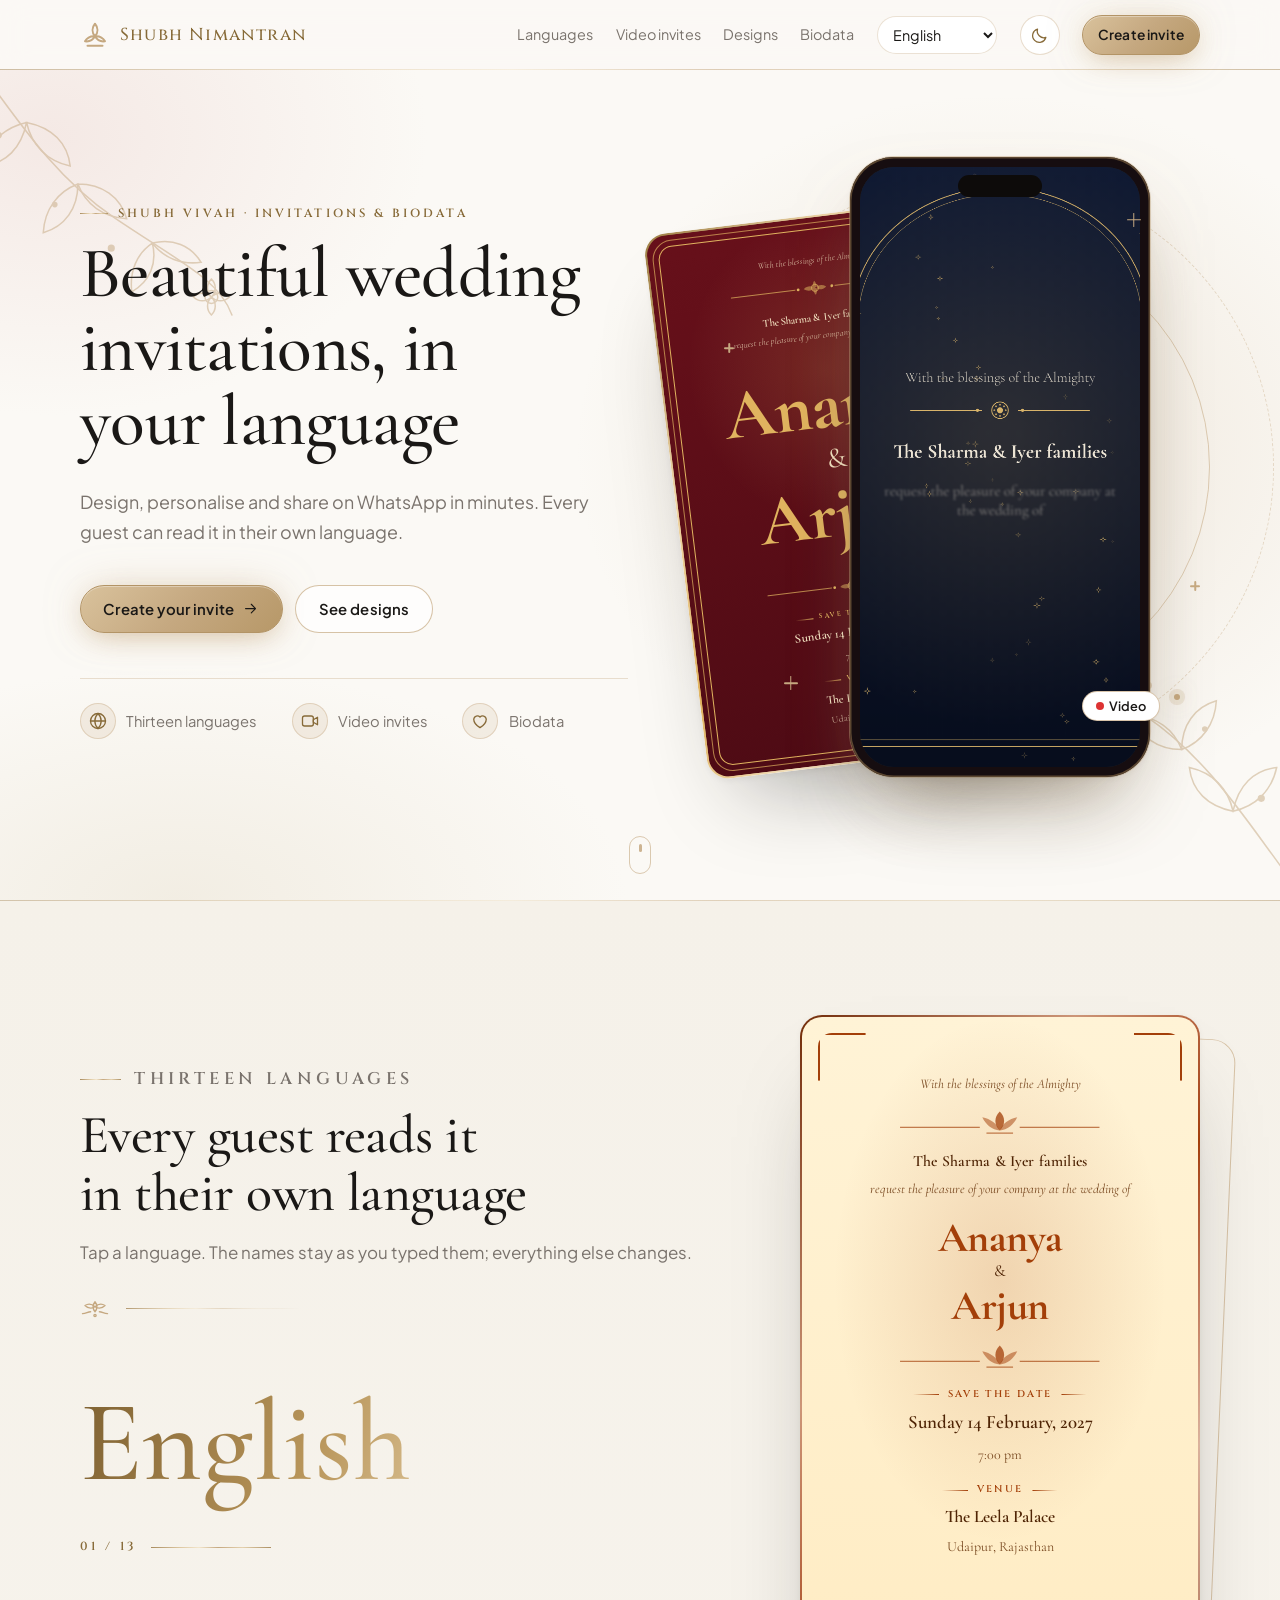
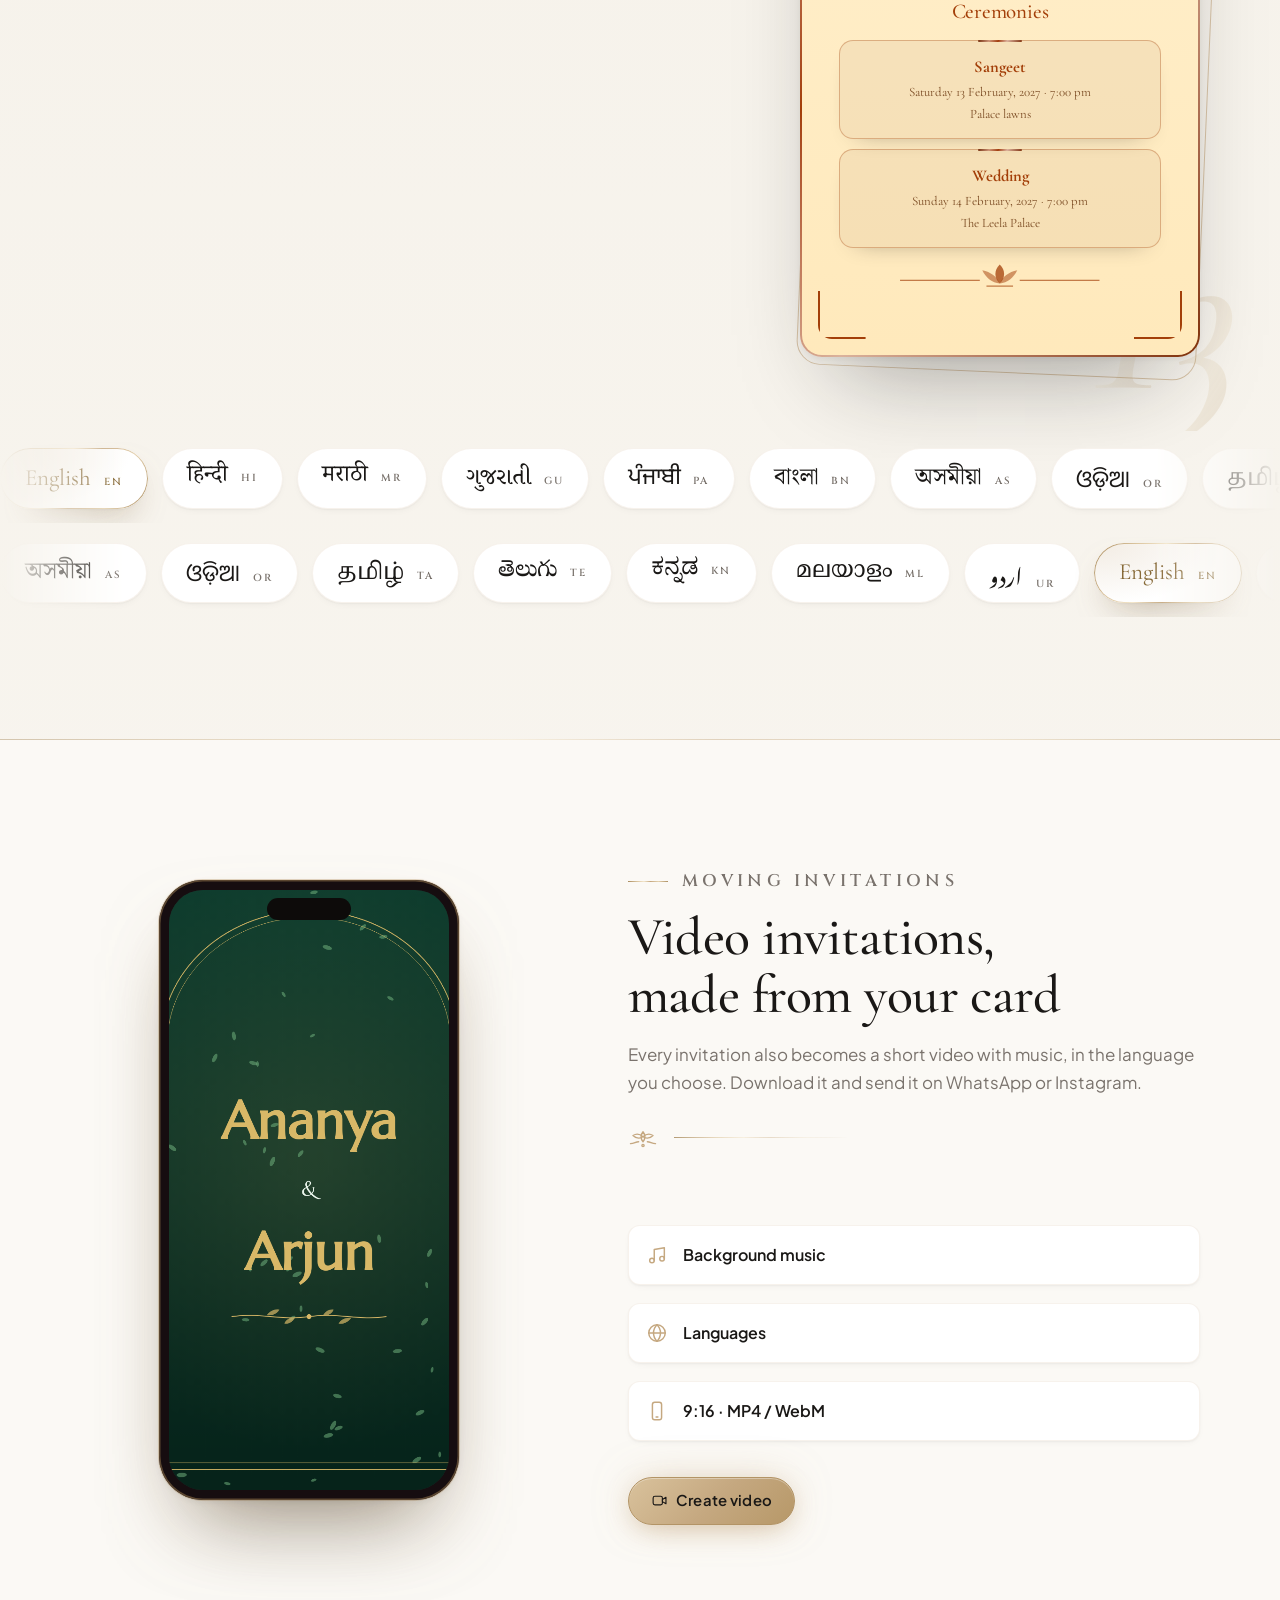
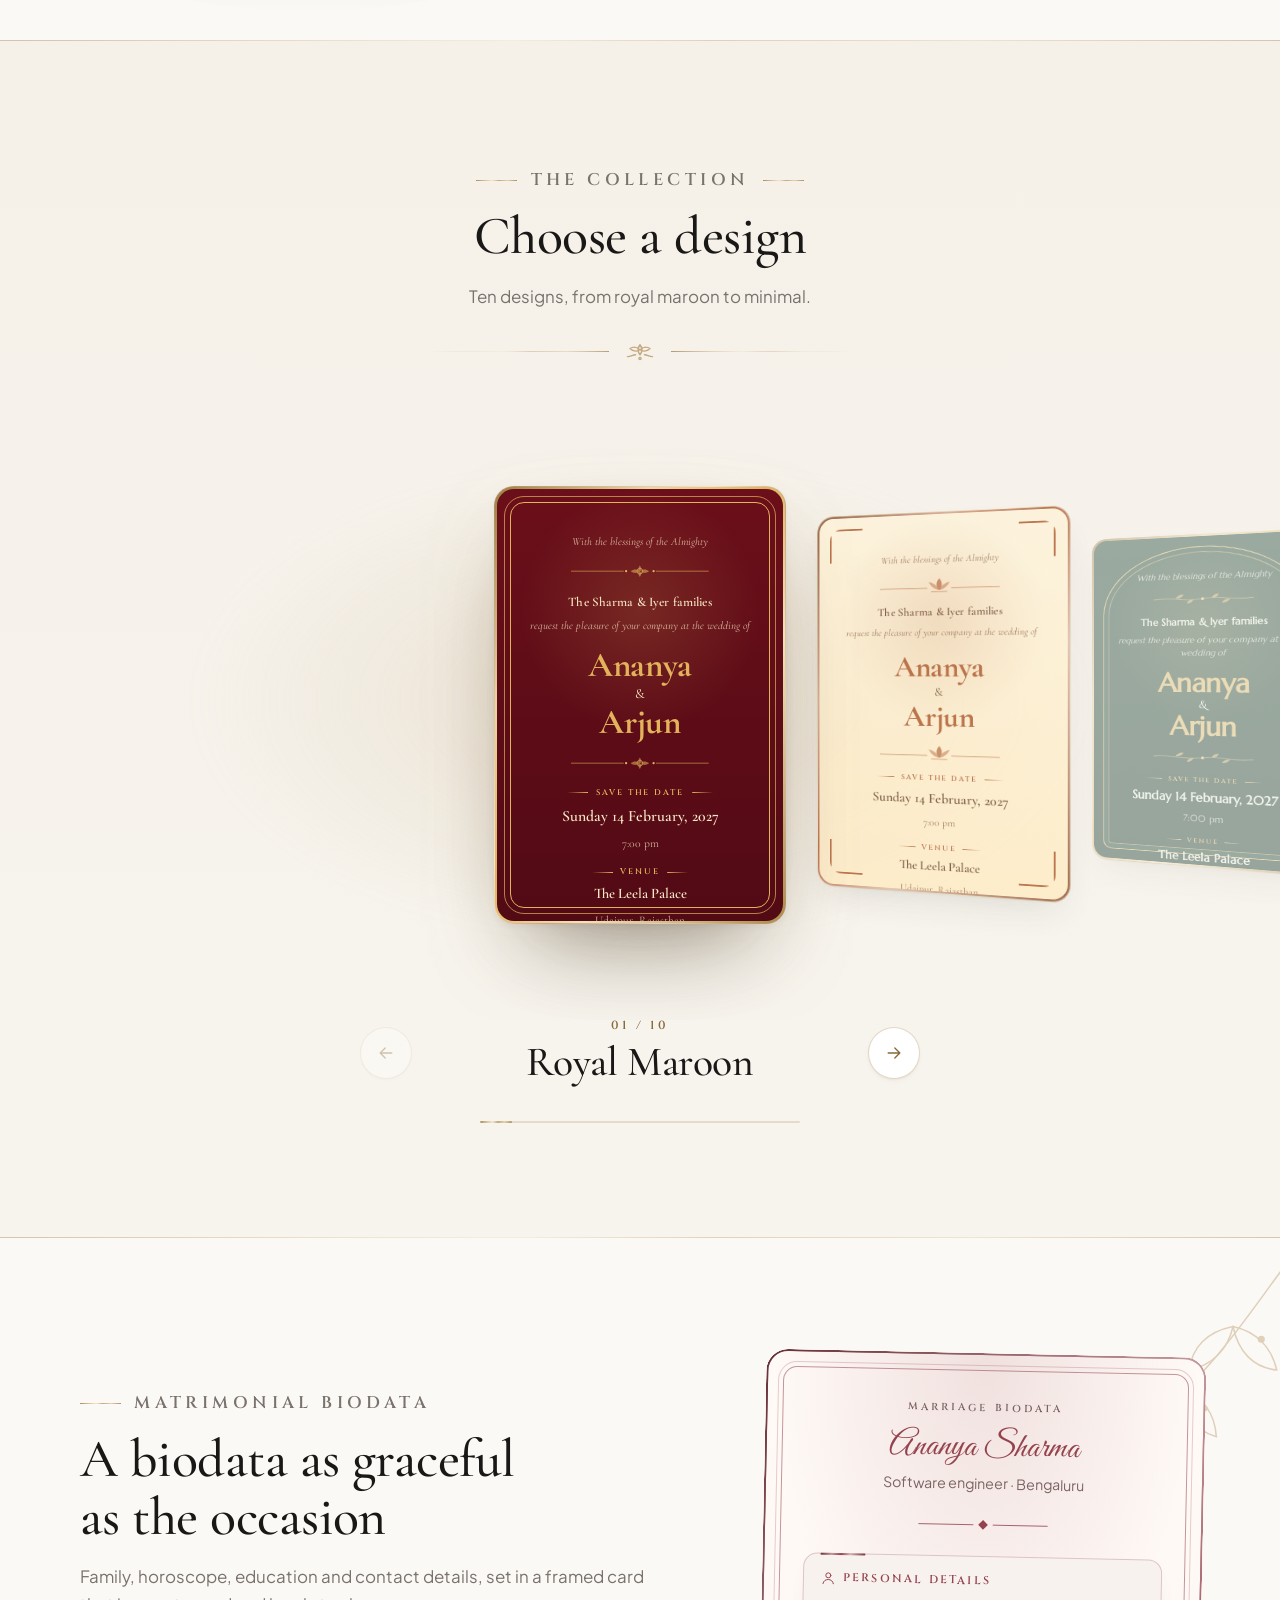
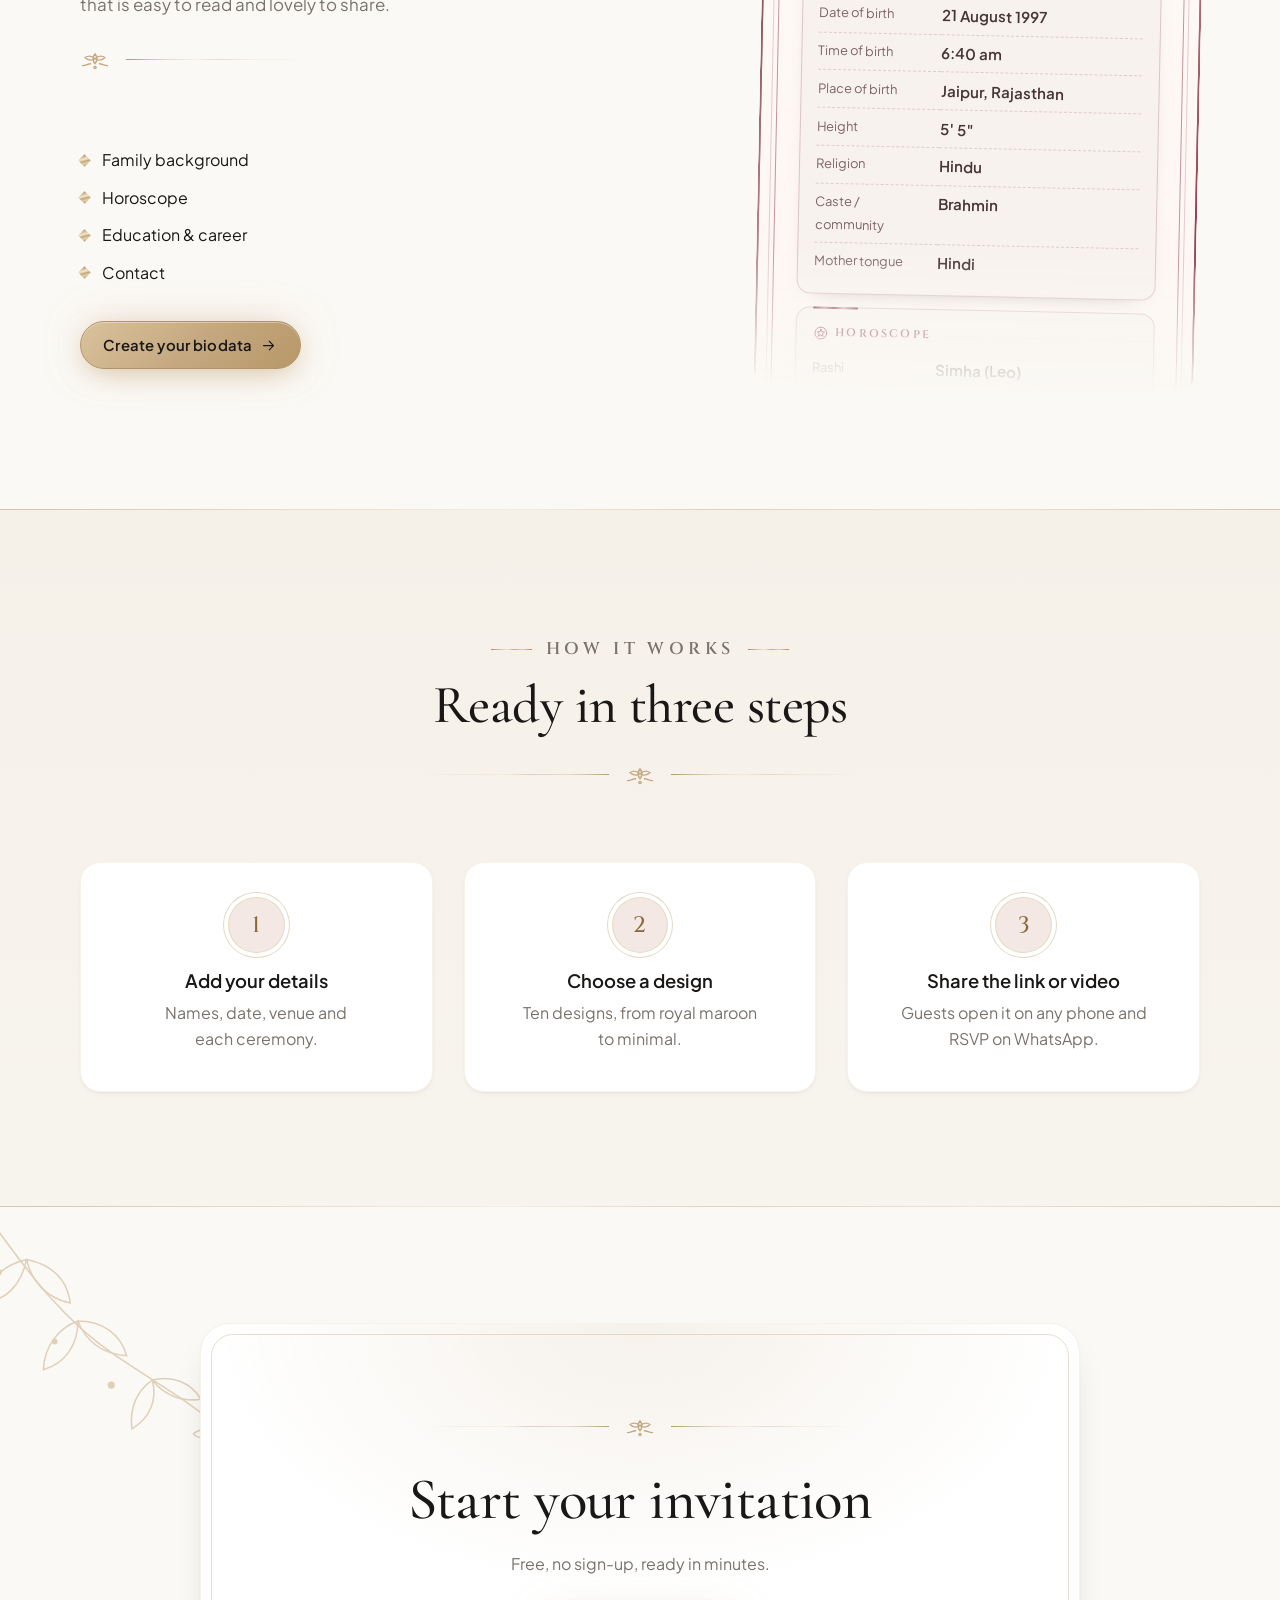
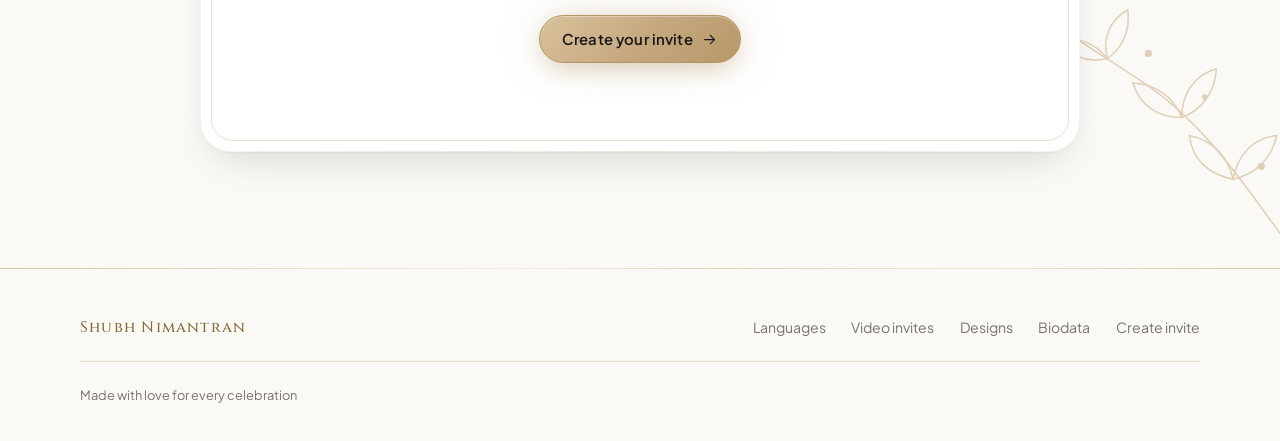
==== commit 728a01bd: "Redesign hero: orbit rings, twinkles, pointer parallax, proof points; drop hero language list Co-Aut" ====
--- a/index.html
+++ b/index.html
@@ -45,9 +45,15 @@
             <a class="btn" href="create.html"><span data-i18n="cta_create">Create your invite</span><i data-icon="arrow"></i></a>
             <a class="btn ghost" href="#designs" data-i18n="cta_designs">See designs</a>
           </div>
-          <div class="hero-langs" id="hero-langs" data-intro></div>
+          <ul class="hero-points" data-intro>
+            <li><i data-icon="globe"></i><span data-i18n="eyebrow_lang"></span></li>
+            <li><i data-icon="video"></i><span data-i18n="nav_video"></span></li>
+            <li><i data-icon="heart"></i><span data-i18n="nav_biodata"></span></li>
+          </ul>
         </div>
         <div class="stage" id="stage">
+          <span class="orbit o1" aria-hidden="true"></span><span class="orbit o2" aria-hidden="true"></span>
+          <span class="spark s1" aria-hidden="true"></span><span class="spark s2" aria-hidden="true"></span><span class="spark s3" aria-hidden="true"></span><span class="spark s4" aria-hidden="true"></span>
           <div class="back-card" aria-hidden="true"><div id="hero-card"></div></div>
           <div class="phone">
             <canvas id="hero-video" aria-label="Video invitation preview"></canvas>
@@ -55,6 +61,7 @@
           </div>
         </div>
       </div>
+      <span class="scroll-cue" aria-hidden="true"></span>
     </section>
 
     <section id="languages" class="section band">
@@ -231,8 +238,6 @@
       setPageLang(lang);
       applyI18n(lang);
       renderInvite(document.getElementById("hero-card"), { ...SAMPLE, t: "royal" }, lang, { interactive: false, compact: true });
-      document.getElementById("hero-langs").innerHTML = Object.entries(LANGS)
-        .map(([c, m]) => `<button type="button" lang="${c}" data-lang="${c}" class="${c === lang ? "on" : ""}" style="font-family:'${m.font}',var(--ui-font)">${m.name}</button>`).join("");
       const entries = Object.entries(LANGS);
       const pill = ([c, m], dup) => `<button type="button" data-lang="${c}"${dup ? ' aria-hidden="true" tabindex="-1"' : ""}><span class="native" lang="${c}" style="font-family:'${m.font}',var(--ui-font)">${m.name}</span><span class="code">${c}</span></button>`;
       const row = (arr, rev) => `<div class="m-row${rev ? " rev" : ""}"><div class="m-track">${arr.map((e) => pill(e)).join("")}${arr.map((e) => pill(e, true)).join("")}</div></div>`;
@@ -258,9 +263,6 @@
 
     fillLangSelect(select, lang);
     select.addEventListener("change", () => setLang(select.value));
-    document.getElementById("hero-langs").addEventListener("click", (e) => {
-      const b = e.target.closest("button[data-lang]"); if (b) setLang(b.dataset.lang);
-    });
     document.getElementById("lang-list").addEventListener("click", (e) => {
       const b = e.target.closest("button[data-lang]"); if (!b || b.dataset.lang === demoLang) return;
       demoLang = b.dataset.lang;
@@ -286,6 +288,18 @@
     runVideo(featVideo, document.getElementById("feature-video"));
     FX.intro([...document.querySelectorAll("[data-intro]")]);
     FX.rise(document.getElementById("stage"));
+    /* The hero stage drifts a few pixels with the pointer (mouse only, not on touch or reduced motion). */
+    if (!FX.reduce && matchMedia("(hover: hover) and (pointer: fine)").matches) {
+      const stage = document.getElementById("stage"), hero = stage.closest(".hero");
+      let tick = 0, nx = 0, ny = 0;
+      const apply = () => { tick = 0; stage.style.setProperty("--px", nx.toFixed(3)); stage.style.setProperty("--py", ny.toFixed(3)); };
+      hero.addEventListener("pointermove", (e) => {
+        const r = hero.getBoundingClientRect();
+        nx = (e.clientX - r.left) / r.width * 2 - 1; ny = (e.clientY - r.top) / r.height * 2 - 1;
+        if (!tick) tick = requestAnimationFrame(apply);
+      });
+      hero.addEventListener("pointerleave", () => { nx = 0; ny = 0; apply(); });
+    }
   </script>
 </body>
 </html>
--- a/css/style.css
+++ b/css/style.css
@@ -88,7 +88,6 @@
 .saved.on { opacity: 1; }
 .saved i { width: 7px; height: 7px; border-radius: 50%; background: var(--wa); }
 .editor-head { display: flex; align-items: baseline; justify-content: space-between; gap: 1rem; flex-wrap: wrap; }
-.hero-langs button { padding-block: .35em !important; }
 
 html, body { margin: 0; }
 /* Buttery theme switch: theme.js adds .theme-anim for the duration of the cross-fade only. */
@@ -197,33 +196,52 @@
 
 
 /* ---------- landing: hero ---------- */
-.hero { position: relative; min-height: calc(100svh - 70px); display: grid; align-items: center; padding-block: clamp(40px, 8vh, 96px); overflow: hidden; isolation: isolate;
-  background: radial-gradient(60% 50% at 85% 30%, color-mix(in srgb, var(--blush) 90%, transparent), transparent 70%), radial-gradient(50% 45% at 8% 90%, color-mix(in srgb, var(--sage) 85%, transparent), transparent 70%); }
+.hero { position: relative; min-height: calc(100svh - 70px); display: grid; align-items: center; padding-block: clamp(40px, 8vh, 96px) clamp(72px, 12vh, 120px); overflow: hidden; isolation: isolate;
+  background: radial-gradient(46% 60% at 78% 46%, color-mix(in srgb, var(--gold) 22%, transparent), transparent 72%), radial-gradient(42% 48% at 4% 8%, color-mix(in srgb, var(--blush) 95%, transparent), transparent 70%), radial-gradient(50% 40% at 14% 100%, color-mix(in srgb, var(--sage) 90%, transparent), transparent 70%); }
 .hero .wrap { display: grid; grid-template-columns: minmax(0, 1.05fr) minmax(0, .95fr); gap: clamp(32px, 6vw, 88px); align-items: center; }
-.hero h1 { font-size: clamp(2.7rem, 5.4vw, 4.9rem); line-height: 1.04; letter-spacing: -.02em; max-width: 11.5em; }
+.hero h1 { font-size: clamp(2.8rem, 5.6vw, 5.1rem); line-height: 1.03; letter-spacing: -.022em; max-width: 11.5em; }
 html:not([lang="en"]) .hero h1 { font-size: clamp(2.1rem, 4.6vw, 3.9rem); line-height: 1.25; }
 .hero h1 em { font-style: italic; color: var(--accent); }
-.hero-sub { margin-top: 1.8rem; font-size: clamp(1.02rem, 1.4vw, 1.15rem); color: var(--muted); max-width: 32em; }
+.hero-sub { margin-top: 1.8rem; font-size: clamp(1.02rem, 1.4vw, 1.15rem); color: var(--muted); max-width: 31em; }
 .hero-cta { display: flex; gap: .8rem; flex-wrap: wrap; margin-top: 2.4rem; }
-.hero-langs { margin-top: 2.6rem; padding-top: 1.4rem; border-top: 1px solid var(--line); display: flex; flex-wrap: wrap; gap: .25rem .9rem; color: var(--muted); font-size: .95rem; }
-.hero-langs button { background: none; border: 0; padding: .1em 0; font: inherit; color: inherit; cursor: pointer; border-bottom: 1px solid transparent; transition: color .2s, border-color .2s; }
-.hero-langs button:hover { color: var(--ink); border-color: currentColor; }
-.hero-langs button.on { color: var(--accent); border-color: var(--gold); }
-
-.stage { position: relative; display: grid; place-items: center; min-height: 560px; }
-.stage .back-card { position: absolute; width: min(70%, 330px); transform: translate(-34%, 4%) rotate(-7deg); filter: saturate(.95); box-shadow: var(--shadow-lg); border-radius: 22px; }
+/* three quiet proof points under the buttons */
+.hero-points { list-style: none; margin: 2.8rem 0 0; padding: 1.5rem 0 0; display: flex; flex-wrap: wrap; gap: .9rem 2.2rem; border-top: 1px solid var(--line); }
+.hero-points li { display: inline-flex; align-items: center; gap: .65rem; font-size: .92rem; color: var(--muted); }
+.hero-points .icon { width: 20px; height: 20px; padding: 7px; box-sizing: content-box; border-radius: 50%; color: var(--accent); background: color-mix(in srgb, var(--gold) 16%, transparent); border: 1px solid color-mix(in srgb, var(--gold) 40%, transparent); }
+
+/* stage: phone, tilted card, slow orbit rings and twinkles, all drifting a little with the pointer */
+.stage { position: relative; display: grid; place-items: center; min-height: 600px; isolation: isolate; }
+.orbit { position: absolute; left: 56%; top: 50%; z-index: -1; border-radius: 50%; border: 1px solid color-mix(in srgb, var(--gold) 55%, transparent); pointer-events: none; translate: calc(var(--px, 0) * 8px) calc(var(--py, 0) * 6px); transition: translate .8s var(--ease); }
+.orbit.o1 { width: min(520px, 92%); aspect-ratio: 1; margin: calc(min(520px, 92%) / -2) 0 0 calc(min(520px, 92%) / -2); }
+.orbit.o2 { width: min(660px, 118%); aspect-ratio: 1; margin: calc(min(660px, 118%) / -2) 0 0 calc(min(660px, 118%) / -2); border-style: dashed; border-color: color-mix(in srgb, var(--gold) 38%, transparent); animation: spin 90s linear infinite; }
+.orbit::after { content: ""; position: absolute; top: 12%; left: 14%; width: 9px; height: 9px; border-radius: 50%; background: var(--gold); box-shadow: 0 0 0 5px color-mix(in srgb, var(--gold) 22%, transparent), 0 0 18px var(--glow); }
+.orbit.o2::after { top: auto; bottom: 10%; left: auto; right: 16%; width: 6px; height: 6px; }
+@keyframes spin { to { transform: rotate(360deg); } }
+.spark { position: absolute; z-index: 4; width: 14px; height: 14px; pointer-events: none; color: var(--gold); animation: twinkle 3.6s ease-in-out infinite; }
+.spark::before, .spark::after { content: ""; position: absolute; left: 50%; top: 50%; background: currentColor; border-radius: 2px; transform: translate(-50%, -50%); }
+.spark::before { width: 100%; height: 1.5px; } .spark::after { width: 1.5px; height: 100%; }
+.spark.s1 { top: 9%; right: 12%; } .spark.s2 { top: 30%; left: 4%; width: 10px; height: 10px; animation-delay: -1.2s; } .spark.s3 { bottom: 14%; left: 16%; animation-delay: -2.3s; } .spark.s4 { bottom: 30%; right: 0; width: 10px; height: 10px; animation-delay: -.6s; }
+@keyframes twinkle { 0%, 100% { opacity: .25; transform: scale(.6) rotate(0); } 50% { opacity: 1; transform: scale(1.15) rotate(45deg); } }
+.stage .back-card { position: absolute; width: min(70%, 330px); transform: translate(-34%, 4%) rotate(-7deg); translate: calc(var(--px, 0) * -18px) calc(var(--py, 0) * -12px); transition: translate .8s var(--ease); filter: saturate(.95); box-shadow: var(--shadow-lg); border-radius: 22px; }
 .stage .back-card .invite { font-size: 9.5px; }
-.phone { position: relative; width: min(78%, 300px); aspect-ratio: 9 / 18.6; border-radius: 44px; padding: 10px; background: #160d10; box-shadow: var(--shadow-lg), inset 0 0 0 1.5px #5b4630, 0 0 0 1px color-mix(in srgb, var(--gold) 45%, transparent); transform: translateX(16%); }
+.phone { position: relative; width: min(78%, 300px); aspect-ratio: 9 / 18.6; border-radius: 44px; padding: 10px; background: #160d10; box-shadow: var(--shadow-lg), 0 40px 80px -30px var(--glow), inset 0 0 0 1.5px #5b4630, 0 0 0 1px color-mix(in srgb, var(--gold) 45%, transparent); transform: translateX(16%); translate: calc(var(--px, 0) * 12px) calc(var(--py, 0) * 9px); transition: translate .8s var(--ease); }
 .phone::before { content: ""; position: absolute; top: 18px; left: 50%; width: 84px; height: 22px; margin-left: -42px; border-radius: 99px; background: #0d0b0a; z-index: 2; }
 .phone canvas, .phone video { width: 100%; height: 100%; object-fit: cover; border-radius: 34px; background: #222; }
 .phone-play { position: absolute; z-index: 3; right: -10px; bottom: 56px; display: inline-flex; align-items: center; gap: .45em; padding: .6em 1em; border-radius: 999px; background: var(--surface); color: var(--ink); border: 1px solid color-mix(in srgb, var(--gold) 50%, var(--line)); font: 600 .8rem/1 var(--ui-font); box-shadow: var(--shadow); }
 .phone-play .dot { width: 8px; height: 8px; border-radius: 50%; background: #d33; animation: pulse 1.6s ease-in-out infinite; }
 @keyframes pulse { 50% { opacity: .35; } }
+/* scroll cue */
+.scroll-cue { position: absolute; left: 50%; bottom: 26px; width: 22px; height: 38px; margin-left: -11px; border-radius: 12px; border: 1px solid color-mix(in srgb, var(--gold) 70%, transparent); opacity: .85; }
+.scroll-cue::after { content: ""; position: absolute; left: 50%; top: 7px; width: 3px; height: 8px; margin-left: -1.5px; border-radius: 2px; background: var(--gold); animation: cue 2s var(--ease) infinite; }
+@keyframes cue { 0% { transform: translateY(0); opacity: 1; } 70%, 100% { transform: translateY(14px); opacity: 0; } }
 @media (max-width: 900px) {
-  .hero { min-height: 0; }
+  .hero { min-height: 0; padding-bottom: 56px; }
   .hero .wrap { grid-template-columns: minmax(0, 1fr); }
-  .stage { min-height: 480px; }
-}
+  .stage { min-height: 500px; }
+  .scroll-cue { display: none; }
+}
+@media (max-width: 480px) { .hero .eyebrow { line-height: 1.6; align-items: flex-start; } .hero .eyebrow::before { margin-top: .8em; flex: none; } .hero-points { gap: .7rem 1.4rem; } .hero-points li { font-size: .86rem; } .stage { min-height: 460px; } }
+@media (prefers-reduced-motion: reduce) { .orbit.o2, .scroll-cue::after, .spark { animation: none !important; } .spark { opacity: .7; } }
 
 /* ---------- landing: sections ---------- */
 .section { position: relative; isolation: isolate; overflow-x: clip; padding-block: clamp(72px, 9vw, 124px); }
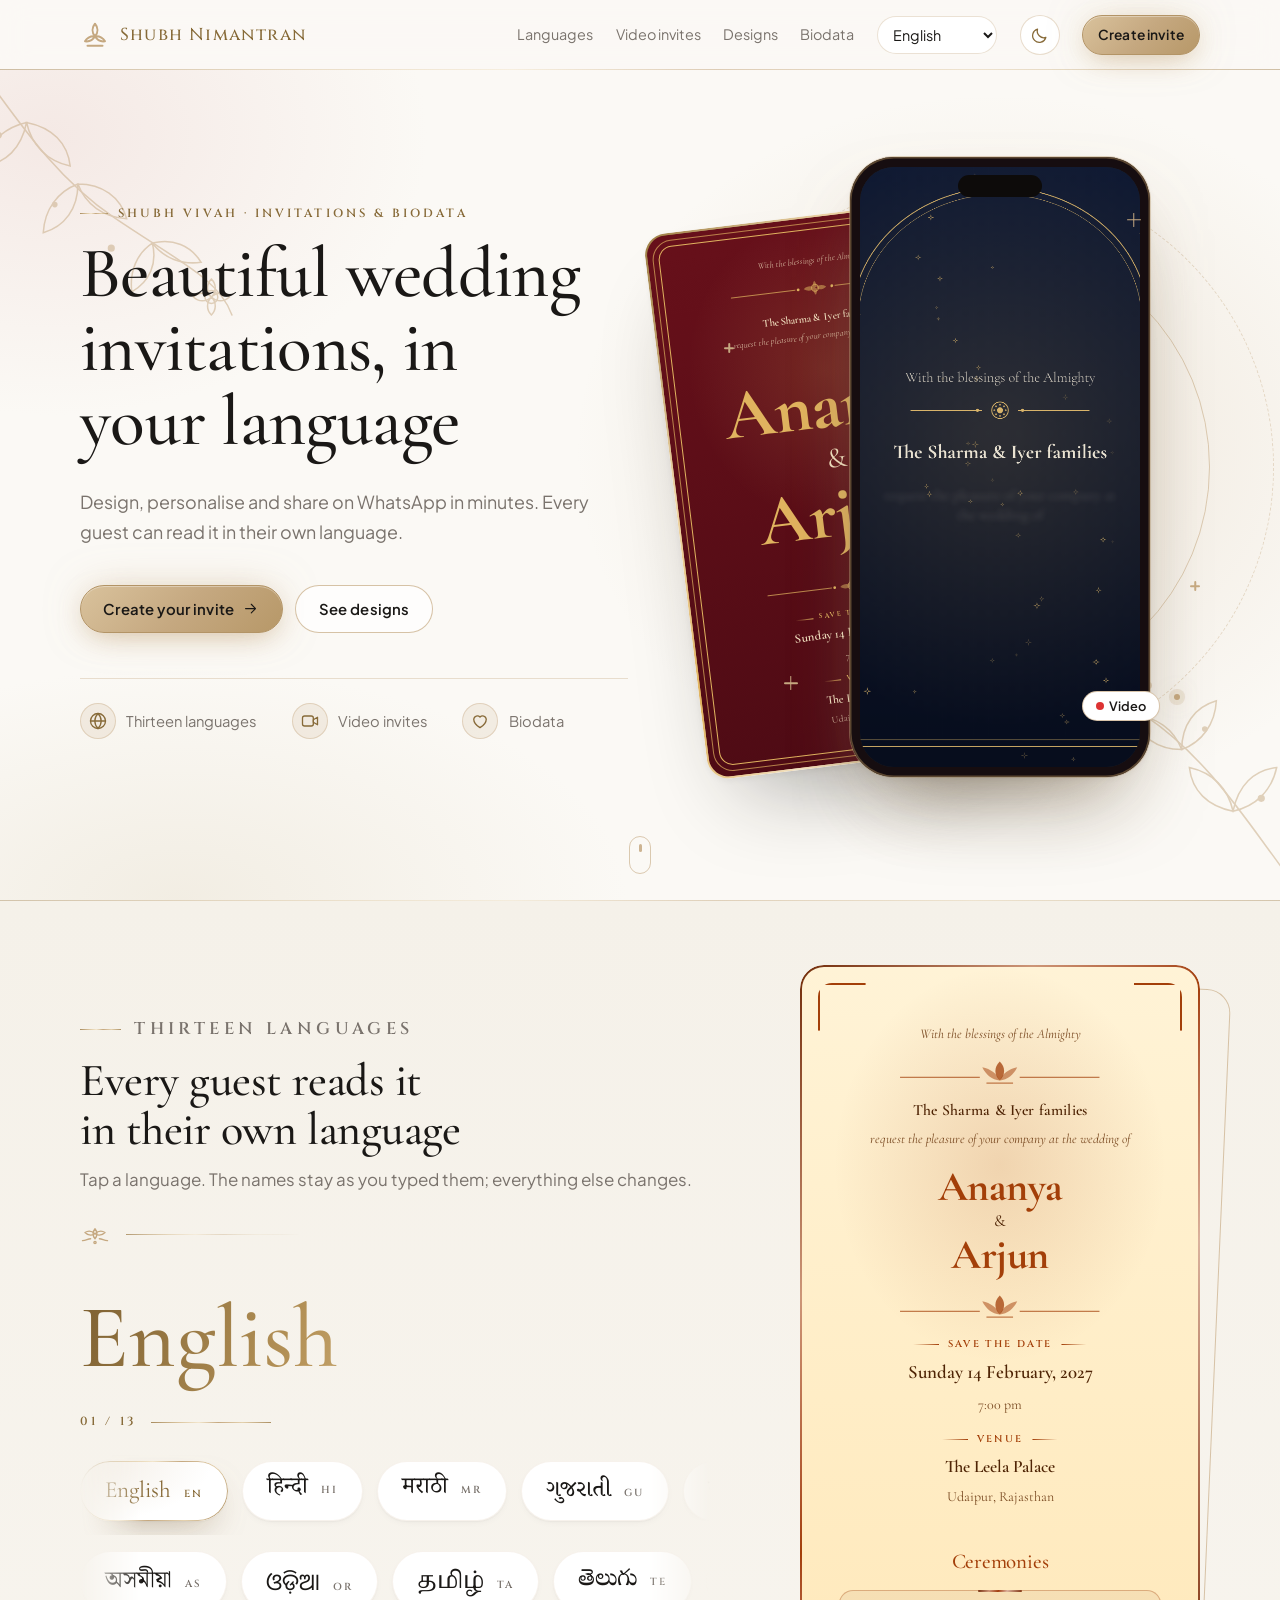
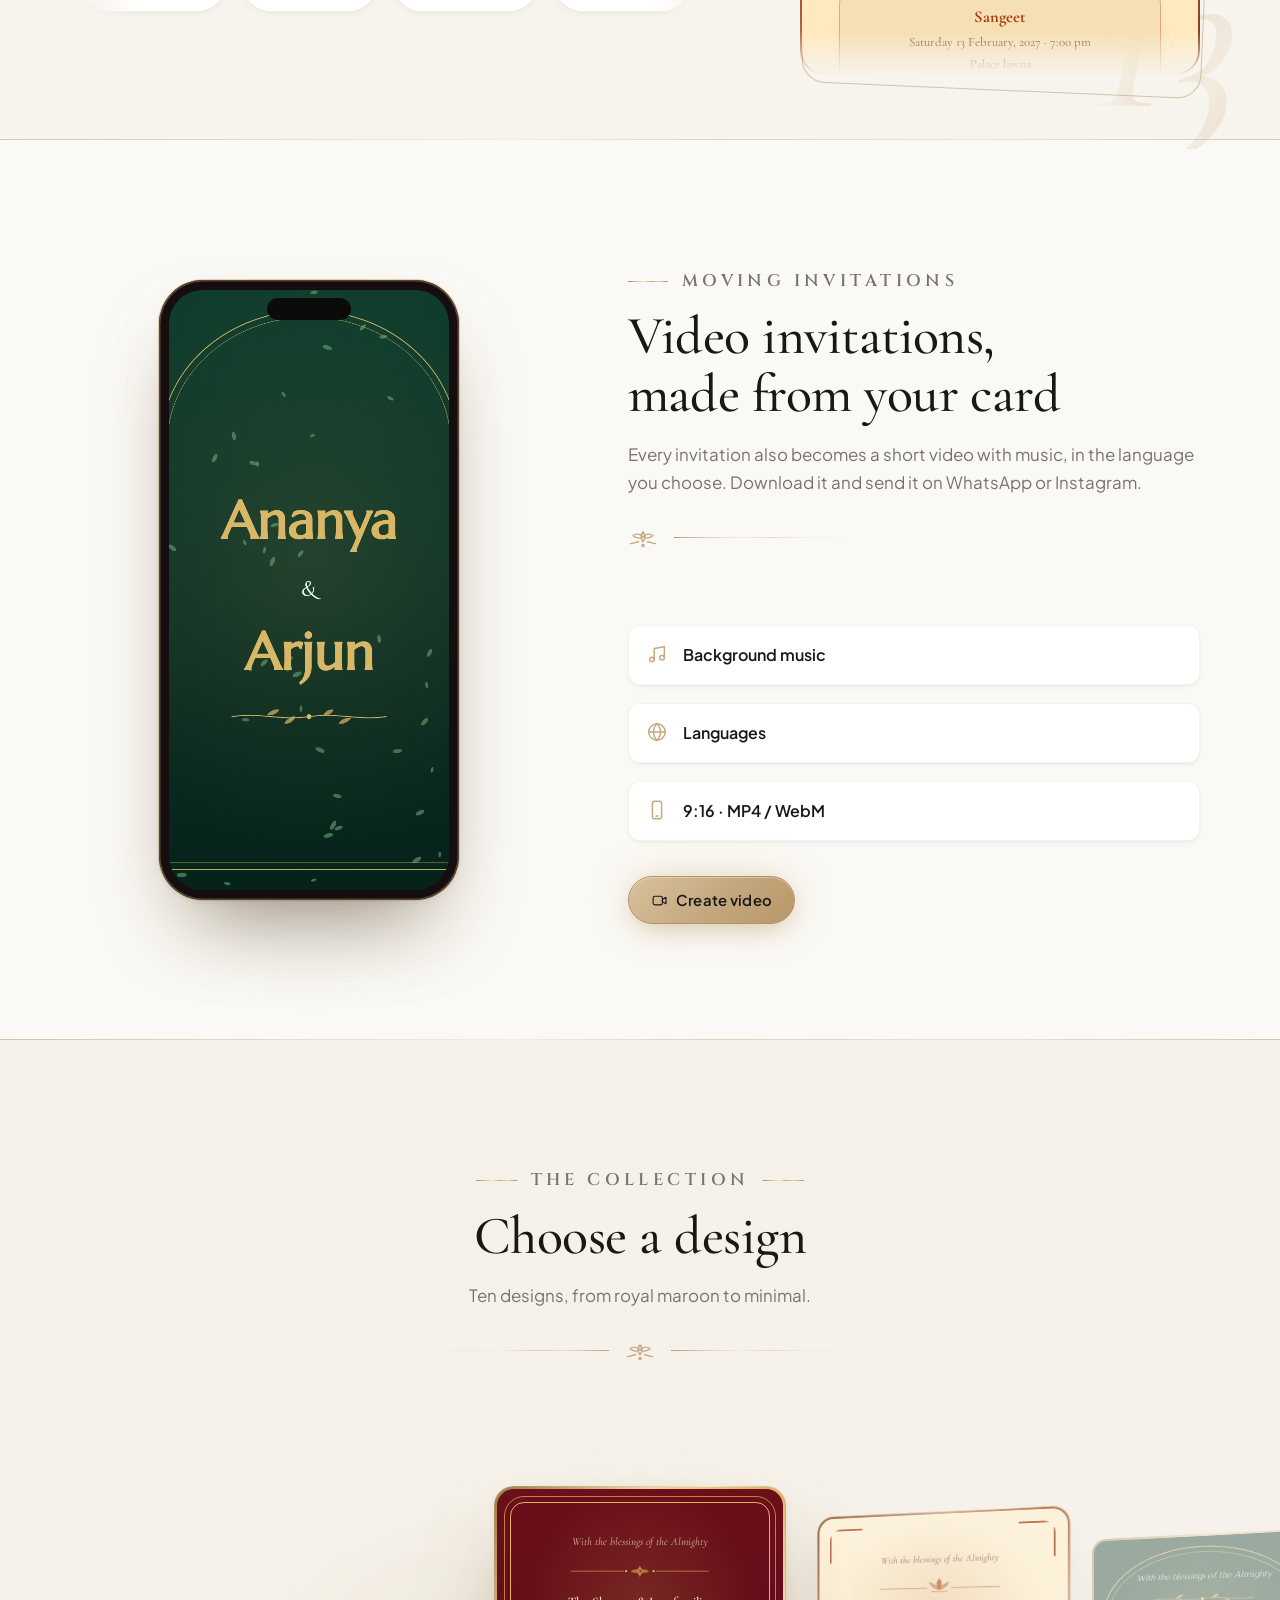
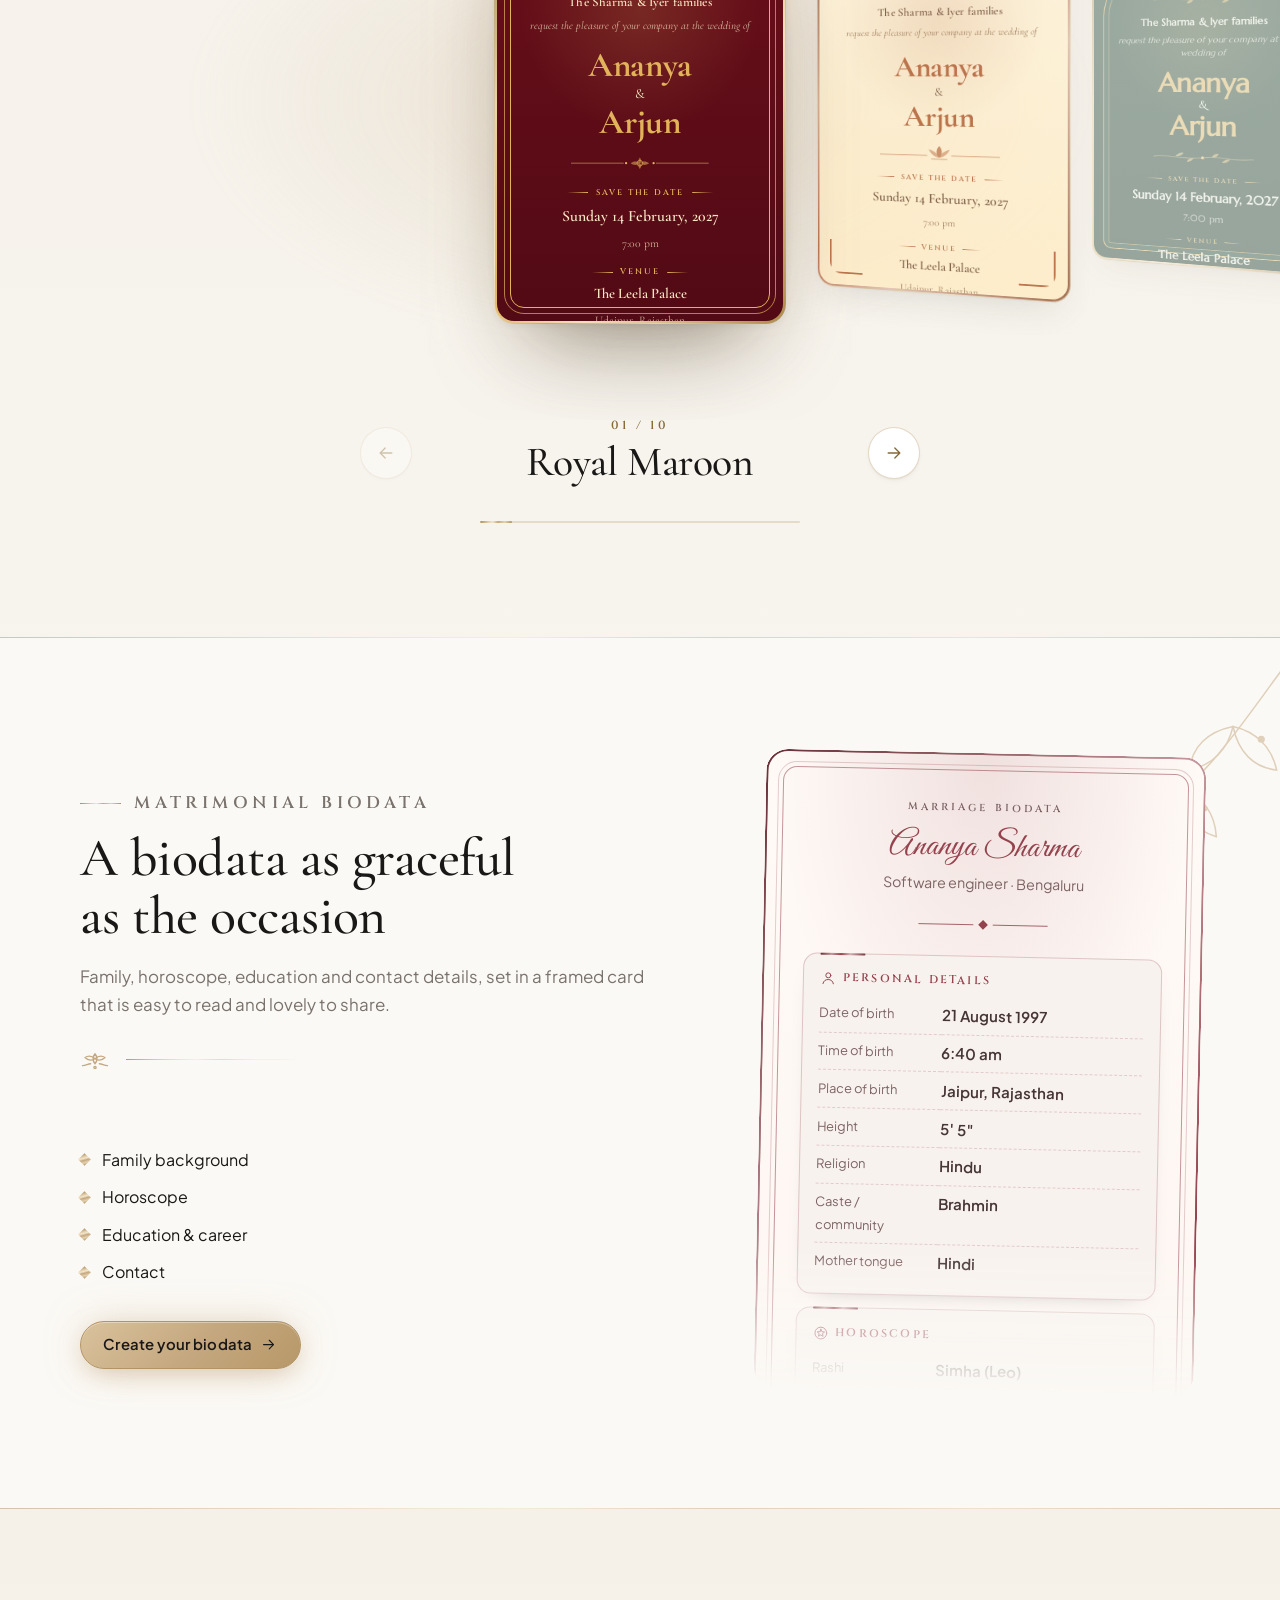
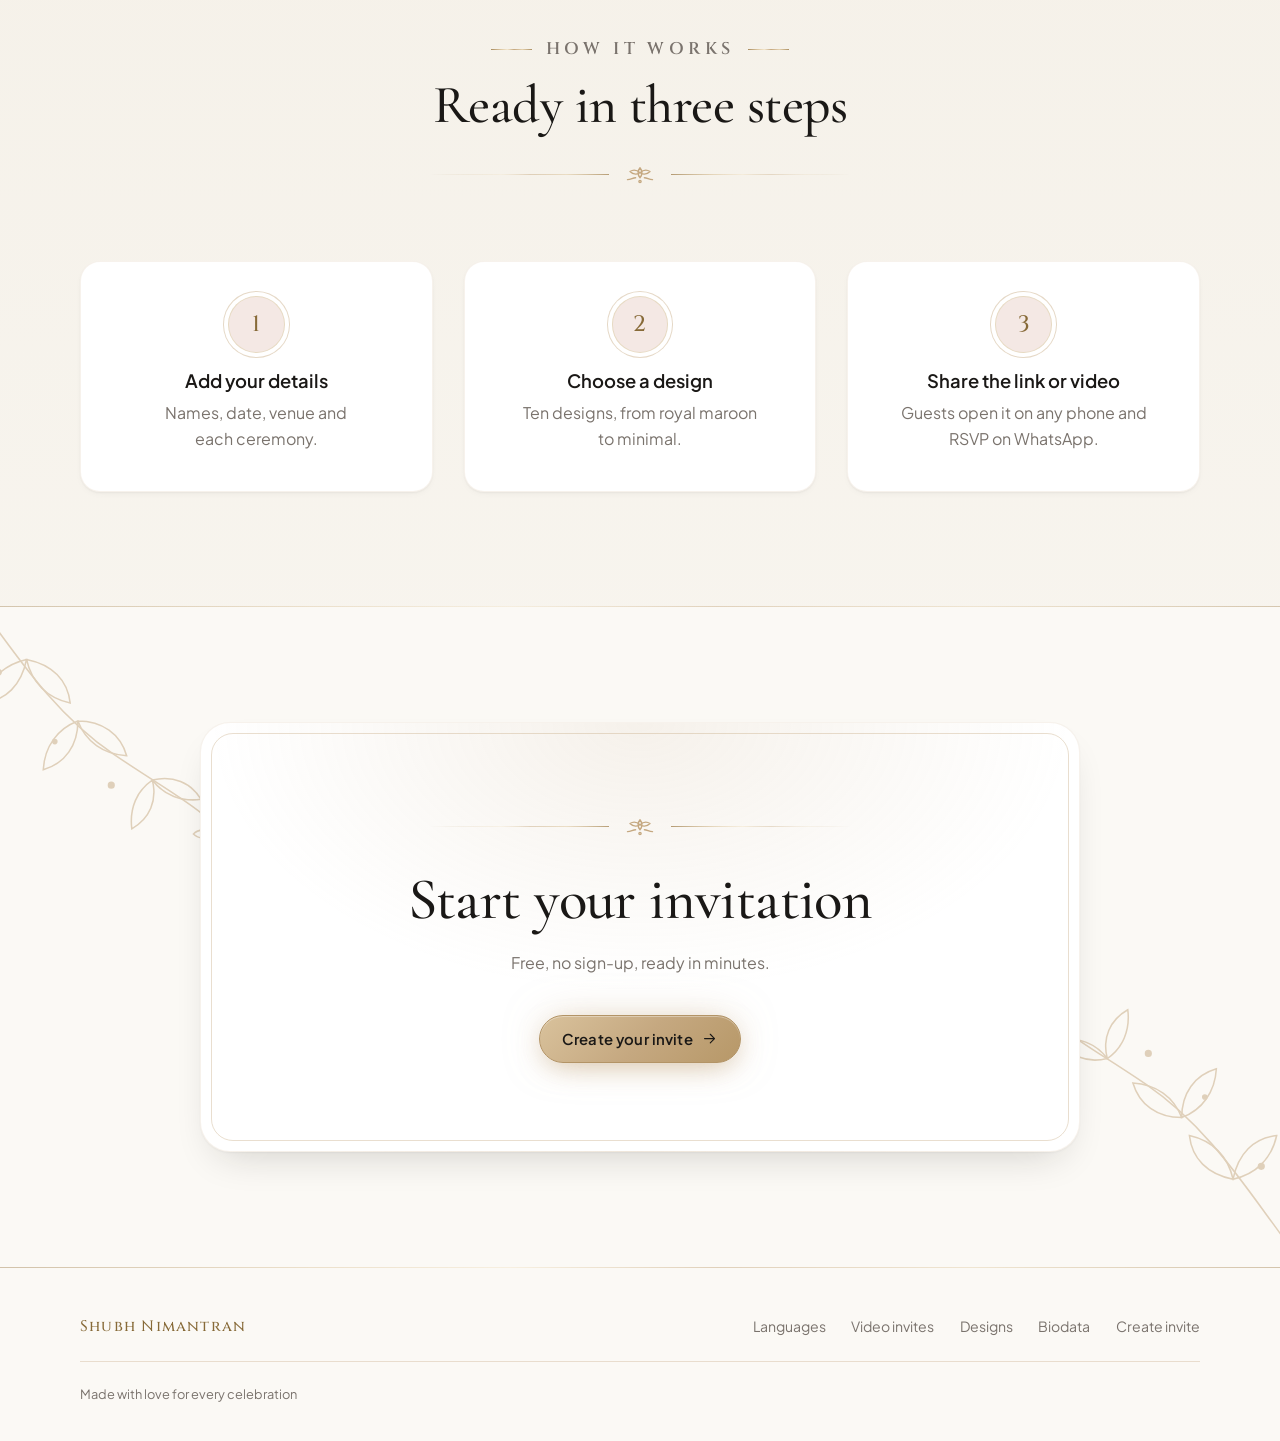
==== commit 87dab027: "Fit languages section to one screen; scroll invite card inside with hidden scrollbar Co-Authored-By:" ====
--- a/index.html
+++ b/index.html
@@ -75,9 +75,9 @@
               <div class="divider" aria-hidden="true"><i data-icon="flourish"></i></div>
             </div>
             <div class="lang-hero" aria-hidden="true"><span class="lh-name" id="lh-name"></span><span class="lh-count" id="lh-count"></span></div>
+          <div class="lang-marquee" id="lang-list" role="group" aria-label="Languages"></div>
           </div>
           <div class="demo-card"><div id="demo-card"></div></div>
-          <div class="lang-marquee" id="lang-list" role="group" aria-label="Languages"></div>
         </div>
       </div>
     </section>
--- a/css/style.css
+++ b/css/style.css
@@ -255,19 +255,25 @@
 .band::before { top: 0; } .band::after { bottom: 0; }
 
 /* Languages: a big script headline for the language on show, the card beside it, and a drifting marquee of every language below */
-.lang-demo { display: grid; grid-template-columns: minmax(0, 1fr) minmax(0, 400px); gap: clamp(36px, 6vw, 80px) clamp(32px, 7vw, 104px); align-items: start; }
-.lang-copy { padding-top: clamp(0px, 3vw, 40px); }
-.lang-copy .section-head { margin-bottom: clamp(20px, 3vw, 36px); }
+#languages { padding-block: clamp(28px, 5vh, 56px); }
+.lang-demo { display: grid; grid-template-columns: minmax(0, 1fr) minmax(0, 400px); gap: 24px clamp(32px, 7vw, 104px); align-items: center; min-height: calc(100svh - 150px); }
+.lang-copy { display: flex; flex-direction: column; justify-content: center; gap: clamp(12px, 2.5vh, 28px); min-width: 0; }
+.lang-copy .section-head { margin-bottom: 0; }
+.lang-copy .section-head p { margin-top: .7rem; }
+.lang-copy .section-head h2 { font-size: clamp(2rem, min(3.6vw, 6.4vh), 3.1rem); }
 .lang-hero { display: grid; gap: .6rem; }
-.lh-name { display: block; min-height: 1.5em; padding-block: .08em; font-size: clamp(4rem, 9vw, 8rem); line-height: 1.3; font-weight: 500; background: var(--foil-text); -webkit-background-clip: text; background-clip: text; color: transparent; overflow-wrap: anywhere; }
+.lh-name { display: block; min-height: 1.5em; padding-block: .08em; font-size: clamp(3.4rem, min(7vw, 13vh), 6.5rem); line-height: 1.3; font-weight: 500; background: var(--foil-text); -webkit-background-clip: text; background-clip: text; color: transparent; overflow-wrap: anywhere; }
 .lh-count { display: flex; align-items: center; gap: .9rem; font: 600 .74rem/1 var(--royal-font); letter-spacing: .28em; color: var(--accent); font-variant-numeric: tabular-nums; }
 .lh-count::after { content: ""; flex: 0 1 120px; height: 1px; background: var(--foil); }
 .demo-card { position: relative; isolation: isolate; }
+/* the card fits the screen; longer invites scroll inside it, with the scrollbar hidden */
+.demo-card > div { max-height: calc(100svh - 190px); min-height: 420px; overflow-y: auto; overscroll-behavior: auto; scrollbar-width: none; border-radius: 24px; -webkit-mask: linear-gradient(#000 calc(100% - 44px), transparent); mask: linear-gradient(#000 calc(100% - 44px), transparent); }
+.demo-card > div::-webkit-scrollbar { display: none; }
 .demo-card::before { content: ""; position: absolute; inset: 0; z-index: -1; border-radius: 24px; border: 1px solid color-mix(in srgb, var(--gold) 65%, transparent); transform: translate(16px, 16px) rotate(2.5deg); }
 .demo-card::after { content: "13"; position: absolute; z-index: -2; right: -.18em; bottom: -.32em; font: italic 500 clamp(9rem, 18vw, 15rem)/1 var(--display-font); background: var(--foil); -webkit-background-clip: text; background-clip: text; color: transparent; opacity: .22; pointer-events: none; }
 .demo-card .invite { box-shadow: var(--shadow-lg); font-size: 14px; }
 
-.lang-marquee { grid-column: 1 / -1; display: grid; gap: 14px; margin-inline: calc(50% - 50vw); padding-block: 8px; -webkit-mask: linear-gradient(90deg, transparent, #000 10%, #000 90%, transparent); mask: linear-gradient(90deg, transparent, #000 10%, #000 90%, transparent); }
+.lang-marquee { display: grid; gap: 10px; padding-block: 4px; min-width: 0; -webkit-mask: linear-gradient(90deg, transparent, #000 10%, #000 90%, transparent); mask: linear-gradient(90deg, transparent, #000 10%, #000 90%, transparent); }
 .lang-marquee[data-pre] .m-row { opacity: 0; }
 .m-row { overflow: hidden; }
 .m-track { display: flex; gap: 14px; width: max-content; padding-block: 6px 14px; animation: marquee 64s linear infinite; }
@@ -284,7 +290,9 @@
 .m-track button.on::before { opacity: 1; }
 .m-track button.on .native, .m-track button.on .code { color: var(--accent); }
 @media (max-width: 900px) {
-  .lang-demo { grid-template-columns: minmax(0, 1fr); gap: 24px; }
+  .lang-demo { grid-template-columns: minmax(0, 1fr); gap: 24px; min-height: 0; align-items: start; }
+  .demo-card > div { max-height: none; min-height: 0; overflow: visible; -webkit-mask: none; mask: none; }
+  .lang-marquee { margin-inline: calc(50% - 50vw); }
   .lang-copy { display: contents; padding: 0; }
   .lang-copy .section-head { order: 1; margin-bottom: 0; }
   .lang-hero { order: 2; }
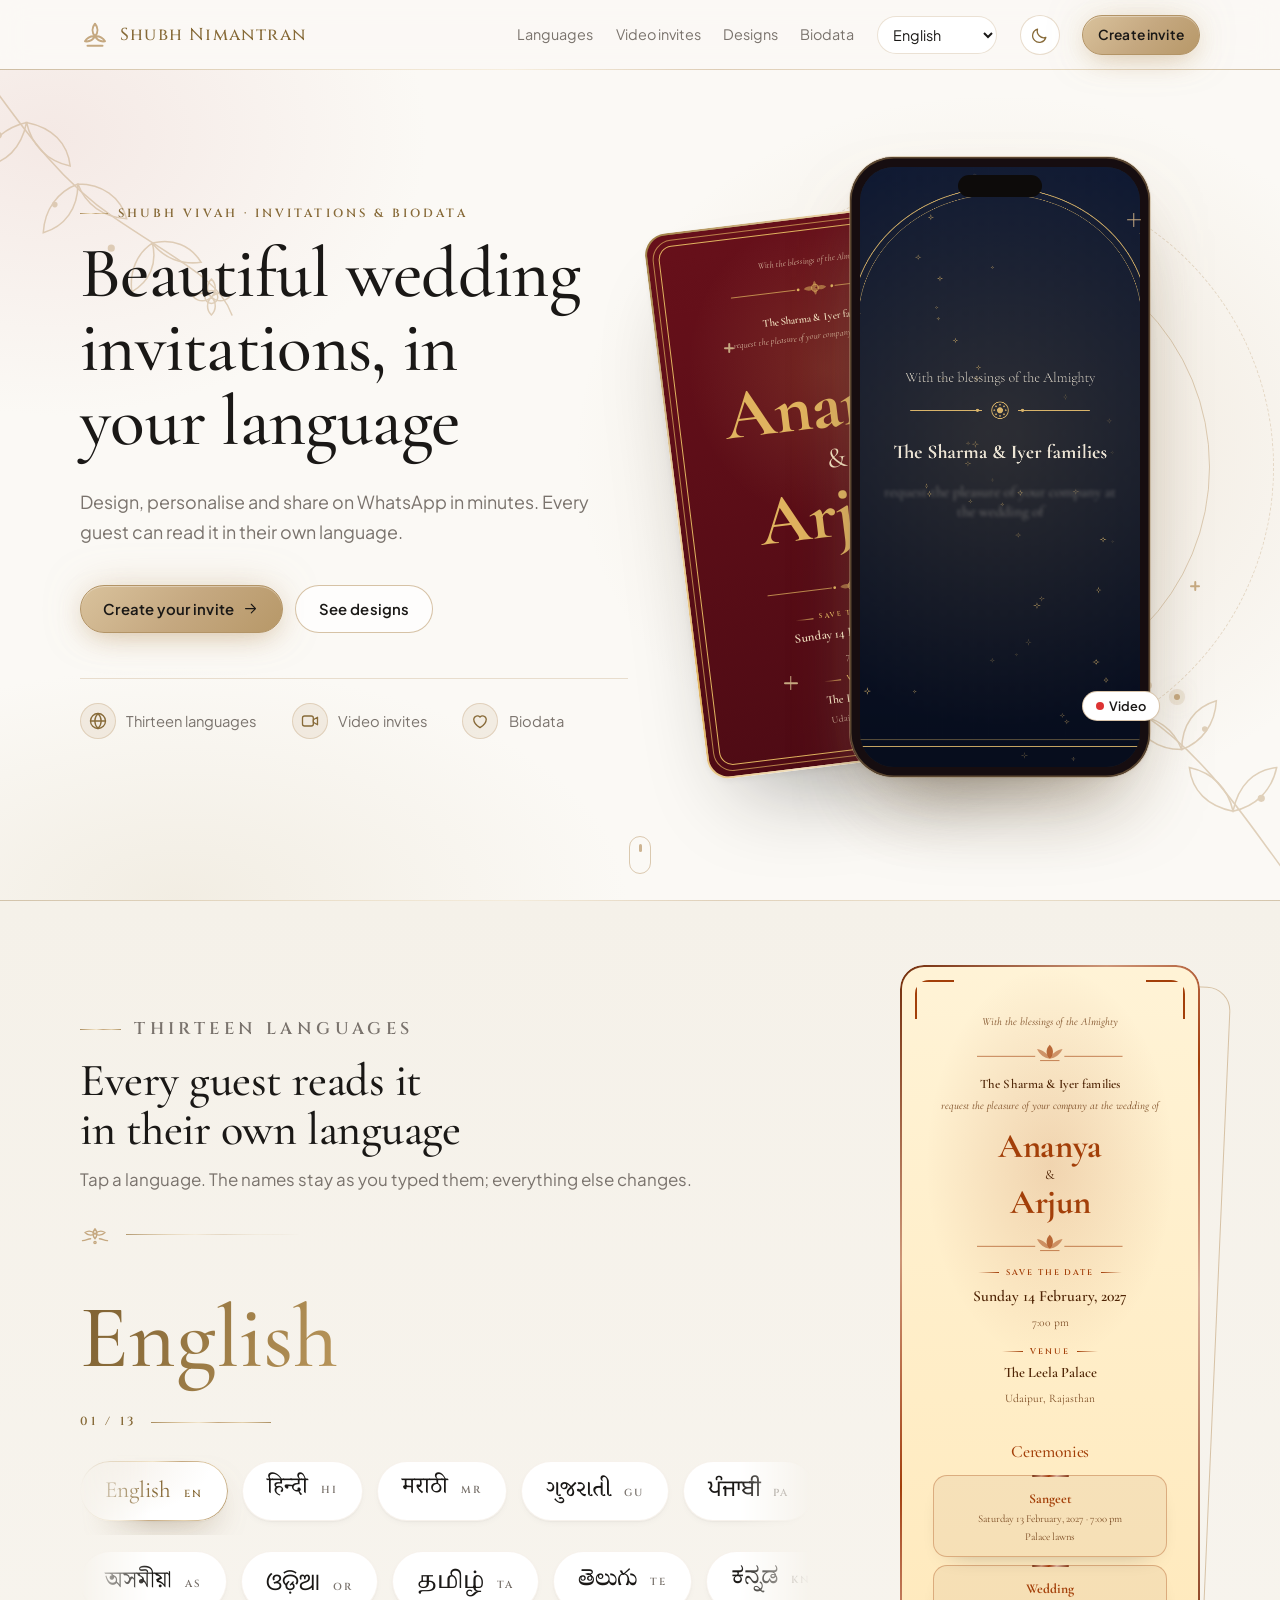
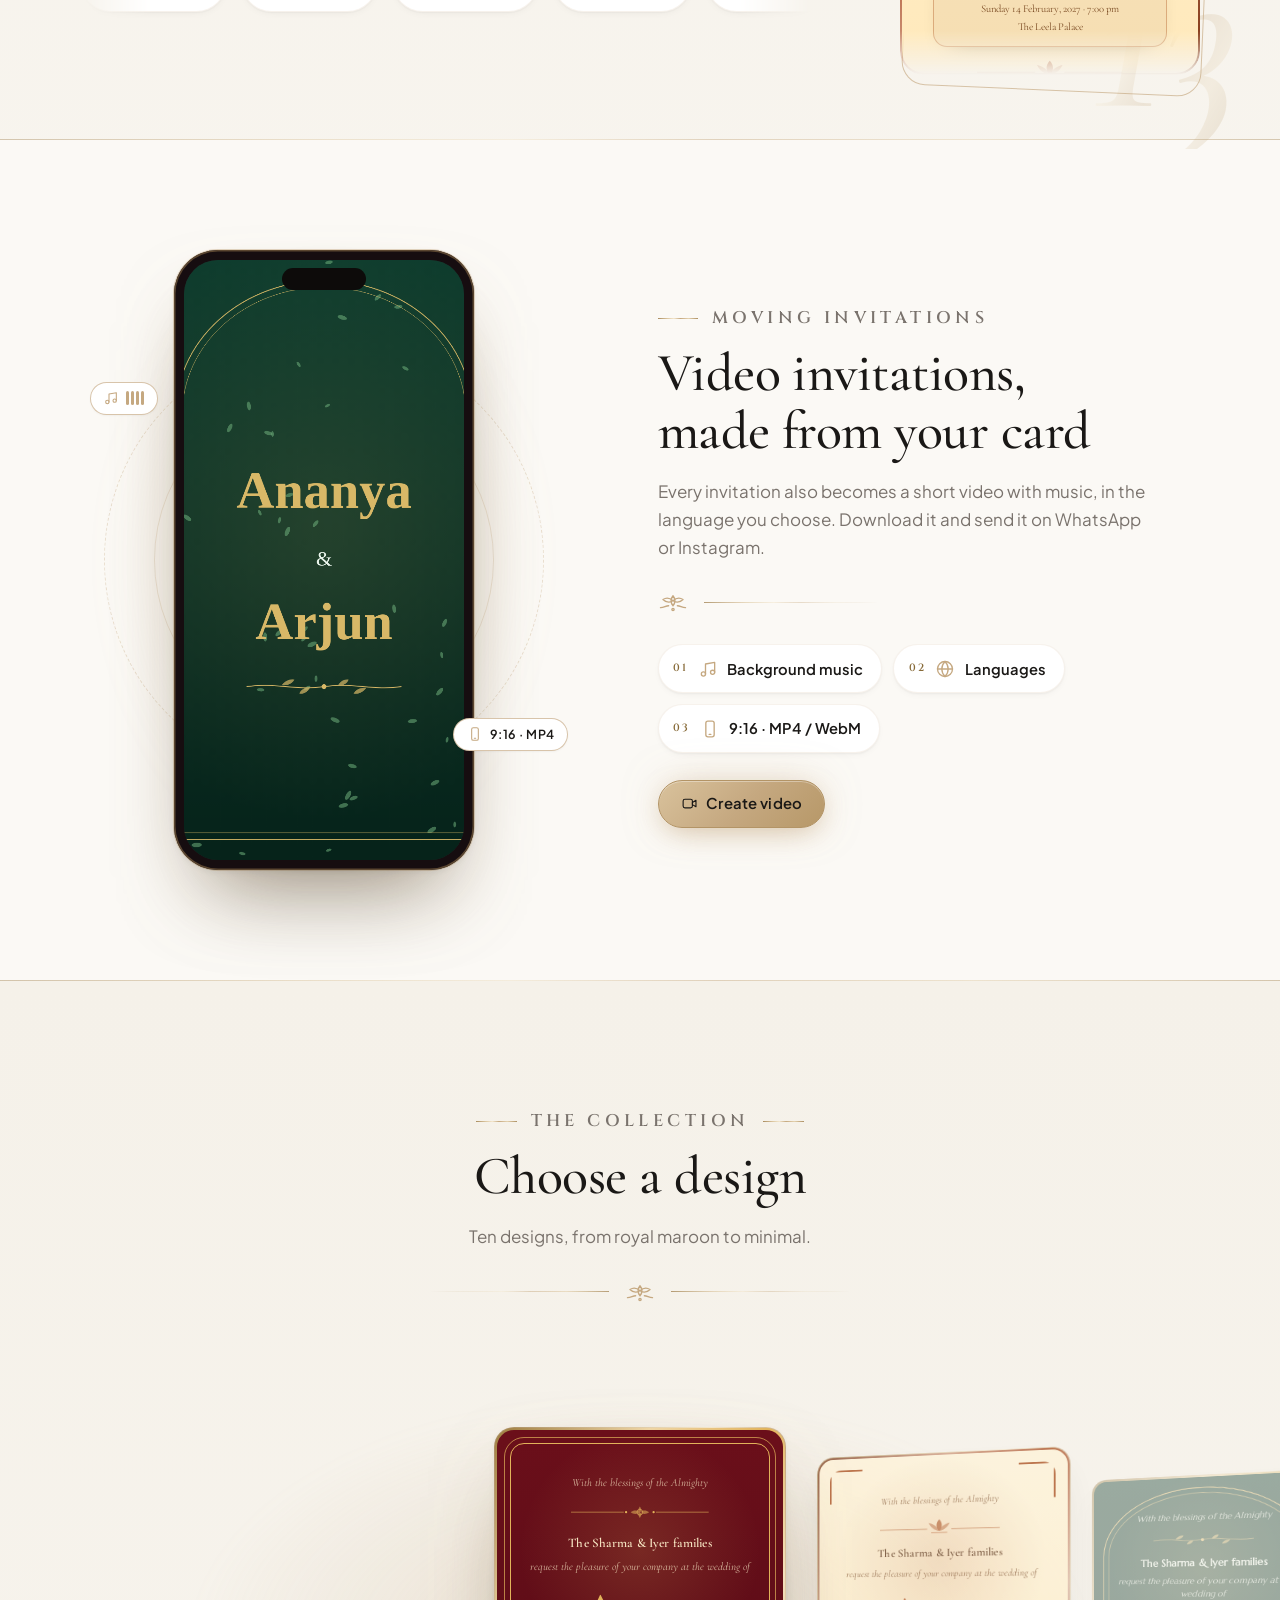
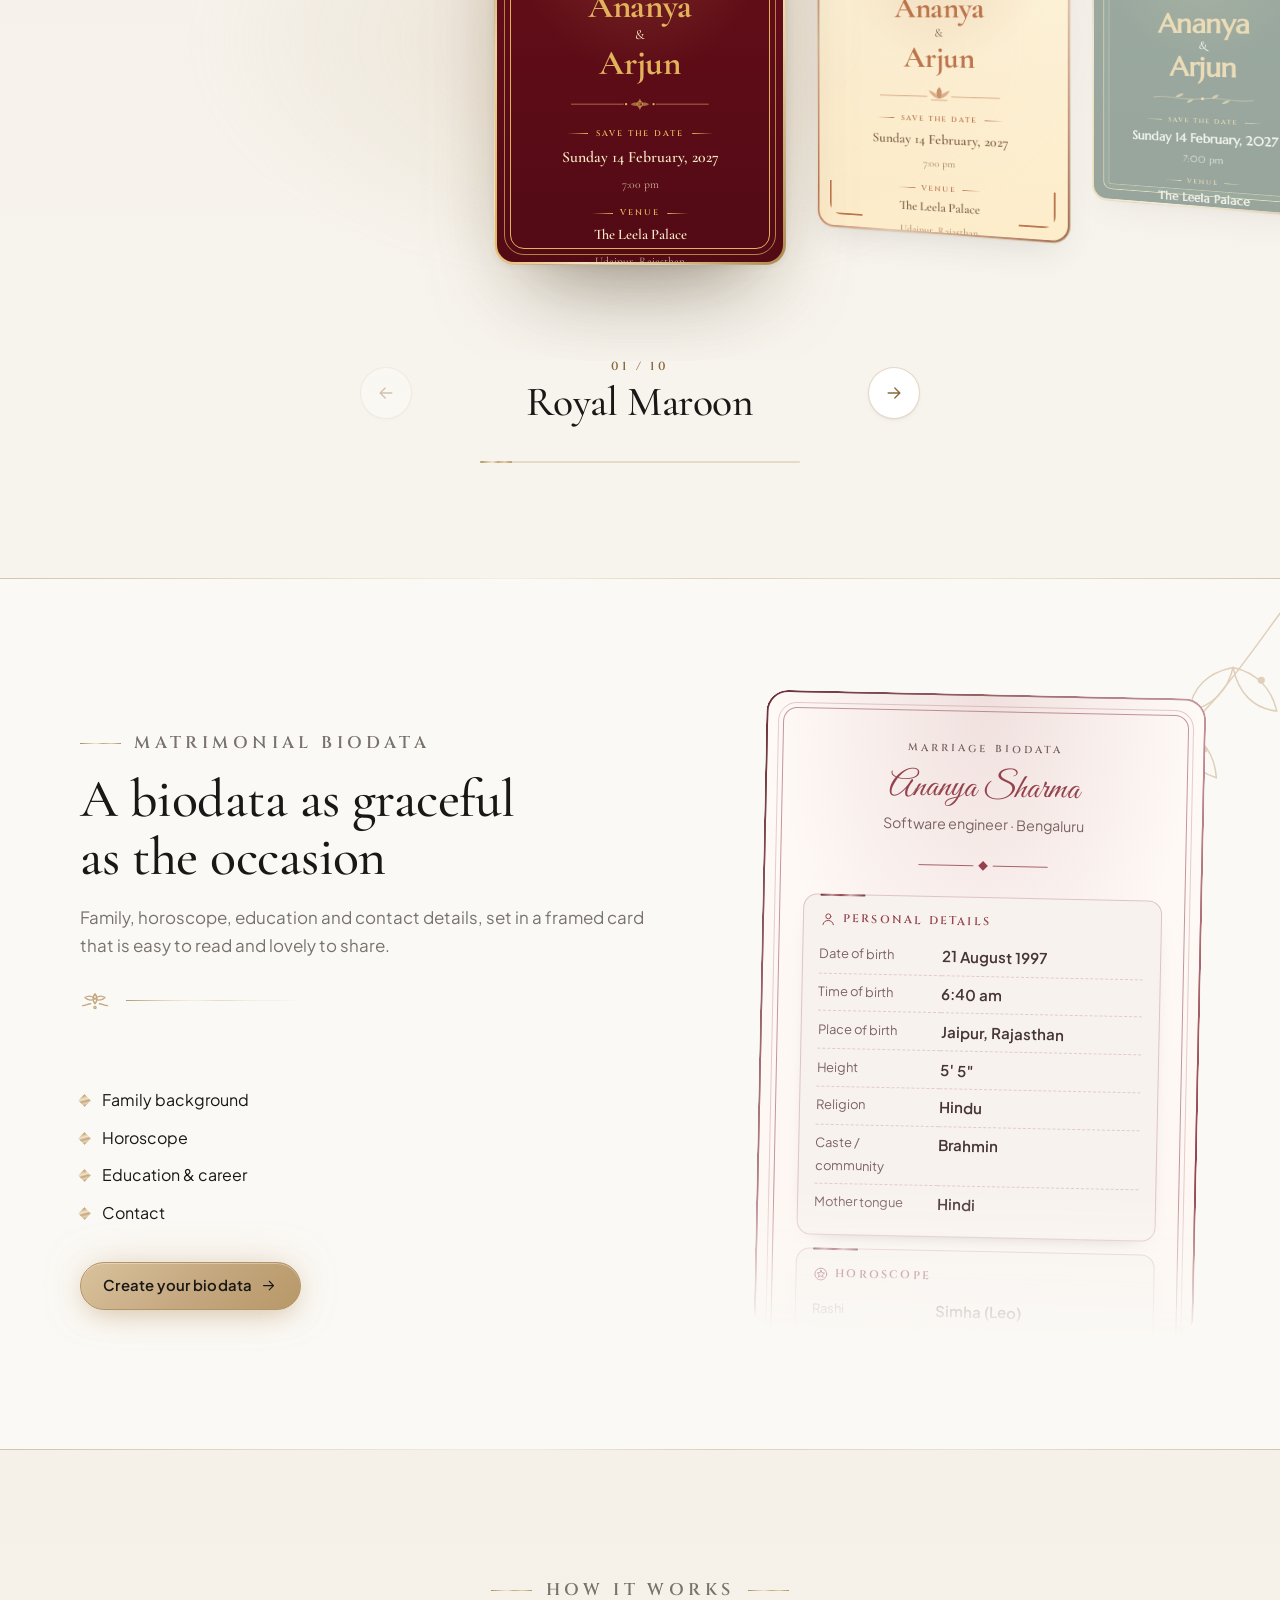
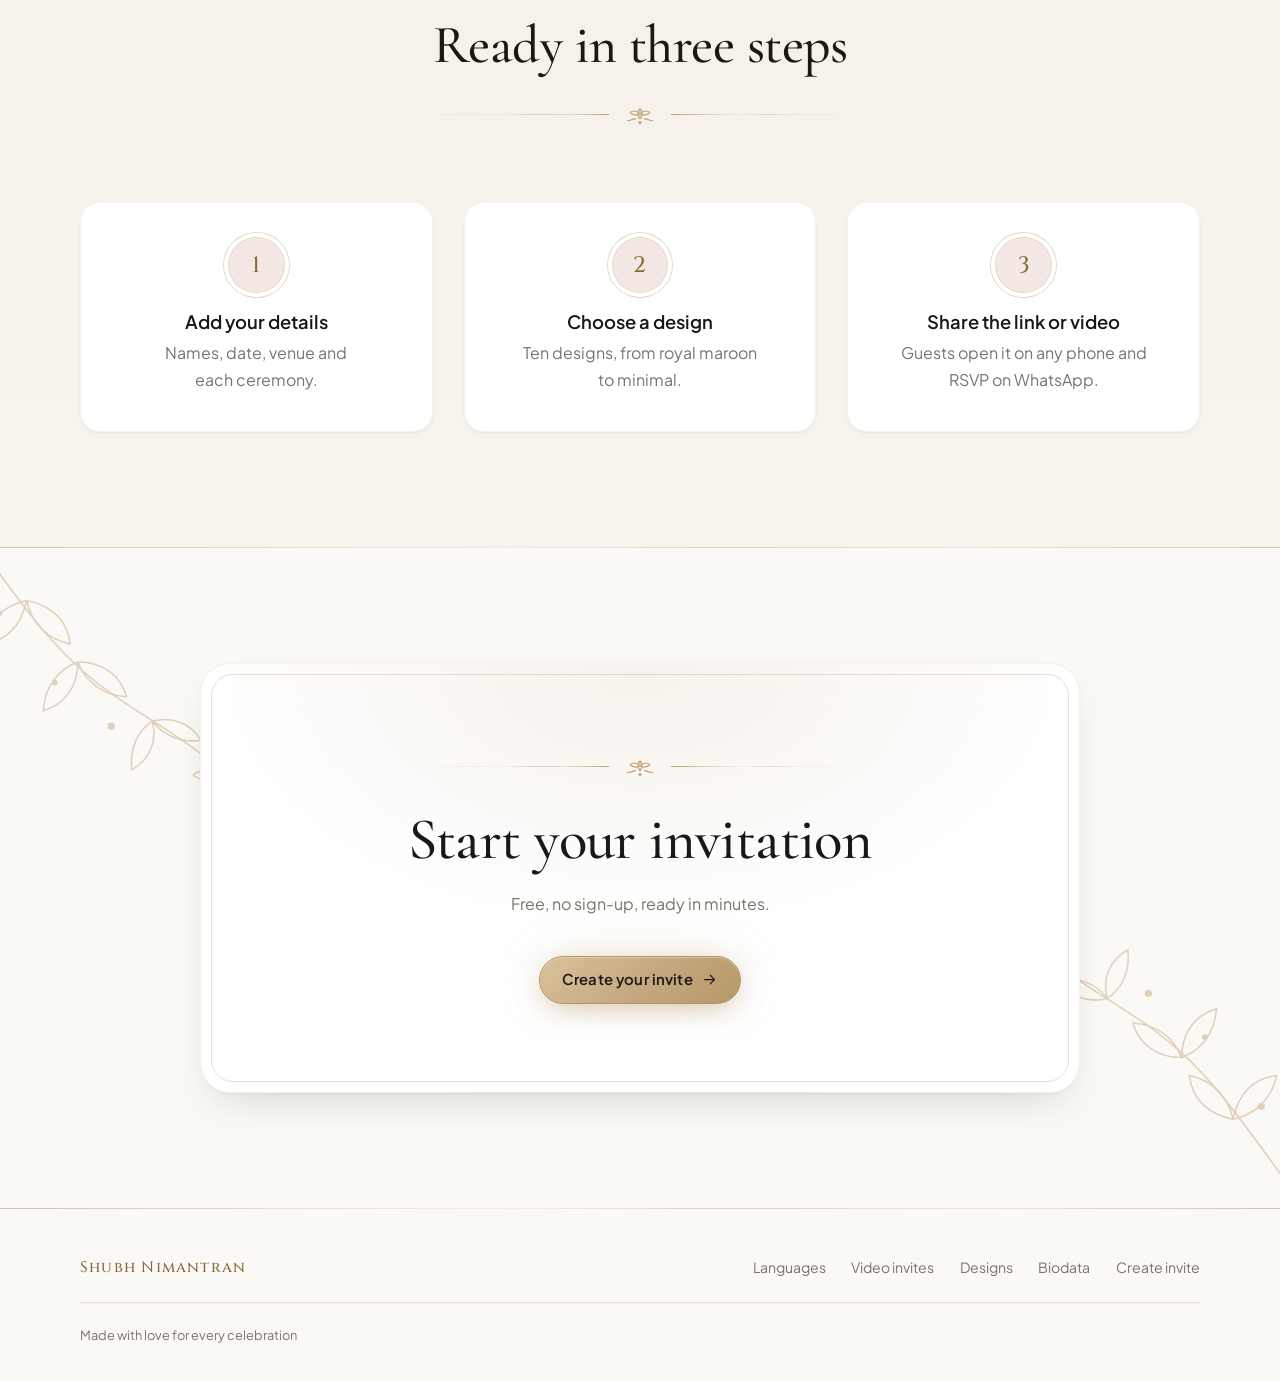
==== commit 84d25b57: "Redesign the video invitations section: glowing phone stage, floating chips, pill features, fits one" ====
--- a/index.html
+++ b/index.html
@@ -82,10 +82,15 @@
       </div>
     </section>
 
-    <section id="video" class="section">
+    <section id="video" class="section video-sec">
       <div class="wrap video-split">
-        <div class="phone"><canvas id="feature-video" aria-label="Video invitation preview"></canvas></div>
-        <div>
+        <div class="video-stage">
+          <span class="vs-ring r1" aria-hidden="true"></span><span class="vs-ring r2" aria-hidden="true"></span>
+          <div class="phone"><canvas id="feature-video" aria-label="Video invitation preview"></canvas></div>
+          <span class="vs-chip vs-a" aria-hidden="true"><i data-icon="music"></i><span class="eq"><b></b><b></b><b></b><b></b></span></span>
+          <span class="vs-chip vs-b" aria-hidden="true"><i data-icon="phone"></i>9:16 · MP4</span>
+        </div>
+        <div class="video-copy">
           <div class="section-head">
             <p class="eyebrow" data-i18n="eyebrow_video"></p>
             <h2 data-i18n="video_title"></h2>
@@ -93,9 +98,9 @@
             <div class="divider" aria-hidden="true"><i data-icon="flourish"></i></div>
           </div>
           <ul class="facts">
-            <li><i data-icon="music"></i><div><strong data-i18n="ed_music"></strong></div></li>
-            <li><i data-icon="globe"></i><div><strong data-i18n="nav_lang"></strong></div></li>
-            <li><i data-icon="phone"></i><div><strong>9:16 · MP4 / WebM</strong></div></li>
+            <li><span class="fn">01</span><i data-icon="music"></i><strong data-i18n="ed_music"></strong></li>
+            <li><span class="fn">02</span><i data-icon="globe"></i><strong data-i18n="nav_lang"></strong></li>
+            <li><span class="fn">03</span><i data-icon="phone"></i><strong>9:16 · MP4 / WebM</strong></li>
           </ul>
           <a class="btn" href="create.html#video"><i data-icon="video"></i><span data-i18n="ed_video">Create video</span></a>
         </div>
--- a/css/style.css
+++ b/css/style.css
@@ -256,7 +256,7 @@
 
 /* Languages: a big script headline for the language on show, the card beside it, and a drifting marquee of every language below */
 #languages { padding-block: clamp(28px, 5vh, 56px); }
-.lang-demo { display: grid; grid-template-columns: minmax(0, 1fr) minmax(0, 400px); gap: 24px clamp(32px, 7vw, 104px); align-items: center; min-height: calc(100svh - 150px); }
+.lang-demo { display: grid; grid-template-columns: minmax(0, 1fr) auto; gap: 24px clamp(32px, 7vw, 104px); align-items: center; min-height: calc(100svh - 150px); }
 .lang-copy { display: flex; flex-direction: column; justify-content: center; gap: clamp(12px, 2.5vh, 28px); min-width: 0; }
 .lang-copy .section-head { margin-bottom: 0; }
 .lang-copy .section-head p { margin-top: .7rem; }
@@ -271,7 +271,8 @@
 .demo-card > div::-webkit-scrollbar { display: none; }
 .demo-card::before { content: ""; position: absolute; inset: 0; z-index: -1; border-radius: 24px; border: 1px solid color-mix(in srgb, var(--gold) 65%, transparent); transform: translate(16px, 16px) rotate(2.5deg); }
 .demo-card::after { content: "13"; position: absolute; z-index: -2; right: -.18em; bottom: -.32em; font: italic 500 clamp(9rem, 18vw, 15rem)/1 var(--display-font); background: var(--foil); -webkit-background-clip: text; background-clip: text; color: transparent; opacity: .22; pointer-events: none; }
-.demo-card .invite { box-shadow: var(--shadow-lg); font-size: 14px; }
+.demo-card { --fs: clamp(10px, calc((100svh - 170px) * .0158), 14px); width: calc(var(--fs) * 26); justify-self: center; }
+.demo-card .invite { box-shadow: var(--shadow-lg); font-size: var(--fs); }
 
 .lang-marquee { display: grid; gap: 10px; padding-block: 4px; min-width: 0; -webkit-mask: linear-gradient(90deg, transparent, #000 10%, #000 90%, transparent); mask: linear-gradient(90deg, transparent, #000 10%, #000 90%, transparent); }
 .lang-marquee[data-pre] .m-row { opacity: 0; }
@@ -297,7 +298,7 @@
   .lang-copy .section-head { order: 1; margin-bottom: 0; }
   .lang-hero { order: 2; }
   .lang-marquee { order: 3; }
-  .demo-card { order: 4; max-width: 440px; width: 100%; }
+  .demo-card { order: 4; max-width: 440px; width: 100%; --fs: 14px; }
   .lh-name { font-size: clamp(3.6rem, 17vw, 6rem); }
 }
 @media (max-width: 560px) {
@@ -307,16 +308,34 @@
 }
 @media (prefers-reduced-motion: reduce) { .m-track { animation: none !important; } .m-row { overflow-x: auto; scrollbar-width: none; } }
 
-.video-split { display: grid; grid-template-columns: minmax(0, .8fr) minmax(0, 1fr); gap: clamp(32px, 7vw, 110px); align-items: center; }
-.video-split .phone { transform: none; margin-inline: auto; }
-.facts { list-style: none; padding: 0; margin: 2rem 0 2.2rem; display: grid; gap: 1.1rem; }
-.facts li { display: flex; gap: .9rem; align-items: flex-start; }
-.facts li { padding: 1rem 1.1rem; border-radius: var(--r-sm); background: var(--surface); border: var(--card-border); box-shadow: var(--shadow-sm); }
-.facts li, .steps li { transition: transform .5s var(--ease), box-shadow .5s var(--ease), border-color .5s var(--ease); }
+/* Video: the phone on a glowing stage with orbit rings and floating chips; the copy fits beside it in one screen */
+.video-sec { padding-block: clamp(28px, 5vh, 56px); }
+.video-split { display: grid; grid-template-columns: minmax(0, .9fr) minmax(0, 1fr); gap: 24px clamp(32px, 7vw, 110px); align-items: center; min-height: calc(100svh - 150px); }
+.video-stage { position: relative; isolation: isolate; display: grid; place-items: center; padding-block: 8px; }
+.video-stage::before { content: ""; position: absolute; z-index: -2; inset: 4% 8%; border-radius: 50%; background: radial-gradient(closest-side, color-mix(in srgb, var(--gold) 34%, transparent), transparent); filter: blur(24px); }
+.video-split .phone { transform: none; translate: none; width: min(78%, 300px, calc((100svh - 190px) * .484)); margin: 0; }
+.vs-ring { position: absolute; z-index: -1; left: 50%; top: 50%; border-radius: 50%; border: 1px solid color-mix(in srgb, var(--gold) 55%, transparent); translate: -50% -50%; pointer-events: none; }
+.vs-ring.r1 { width: min(112%, 440px); aspect-ratio: 1; animation: vs-spin 60s linear infinite; border-style: dashed; opacity: .6; }
+.vs-ring.r2 { width: min(86%, 340px); aspect-ratio: 1; opacity: .5; }
+@keyframes vs-spin { to { rotate: 360deg; } }
+.vs-chip { position: absolute; z-index: 3; display: inline-flex; align-items: center; gap: .55em; padding: .6em 1em; border-radius: 999px; background: var(--surface); color: var(--ink); border: 1px solid color-mix(in srgb, var(--gold) 50%, var(--line)); font: 600 .78rem/1 var(--ui-font); letter-spacing: .04em; box-shadow: var(--shadow); animation: vs-float 6s ease-in-out infinite; }
+.vs-chip .icon { width: 16px; height: 16px; color: var(--gold); }
+.vs-a { left: 2%; top: 22%; } .vs-b { right: 0; bottom: 20%; animation-delay: -3s; }
+@keyframes vs-float { 50% { transform: translateY(-8px); } }
+.eq { display: inline-flex; align-items: flex-end; gap: 2px; height: 14px; }
+.eq b { width: 3px; height: 100%; border-radius: 2px; background: var(--gold); transform-origin: bottom; animation: eq 1.1s ease-in-out infinite; }
+.eq b:nth-child(2) { animation-delay: -.3s; } .eq b:nth-child(3) { animation-delay: -.6s; } .eq b:nth-child(4) { animation-delay: -.9s; }
+@keyframes eq { 0%, 100% { transform: scaleY(.3); } 50% { transform: scaleY(1); } }
+.video-copy .section-head { margin-bottom: 0; }
+.facts { list-style: none; padding: 0; margin: clamp(18px, 3vh, 30px) 0; display: flex; flex-wrap: wrap; gap: .7rem; }
+.facts li { display: inline-flex; align-items: center; gap: .6rem; padding: .7rem 1.1rem .7rem .9rem; border-radius: 999px; background: var(--surface); border: var(--card-border); box-shadow: var(--shadow-sm); transition: transform .5s var(--ease), box-shadow .5s var(--ease), border-color .5s var(--ease); }
+.steps li { transition: transform .5s var(--ease), box-shadow .5s var(--ease), border-color .5s var(--ease); }
 .facts li:hover, .steps li:hover { transform: translateY(-2px); box-shadow: var(--shadow); border-color: color-mix(in srgb, var(--gold) 45%, transparent); }
-.facts .icon { width: 22px; height: 22px; color: var(--gold); margin-top: .1em; }
-.facts strong { display: block; font-weight: 600; }
-.facts span { color: var(--muted); font-size: .95rem; }
+.facts .fn { font: 600 .66rem/1 var(--royal-font); letter-spacing: .2em; color: var(--accent); }
+.facts .icon { width: 20px; height: 20px; color: var(--gold); }
+.facts strong { font-weight: 600; font-size: .92rem; }
+@media (max-width: 860px) { .video-split { grid-template-columns: 1fr; min-height: 0; } .video-split .phone { width: min(70%, 280px); } .vs-a { left: 6%; } .vs-b { right: 4%; } }
+@media (prefers-reduced-motion: reduce) { .vs-ring, .vs-chip, .eq b { animation: none !important; } }
 @media (max-width: 860px) { .video-split { grid-template-columns: 1fr; } .video-split .phone { width: min(70%, 280px); } }
 
 /* Design carousel */
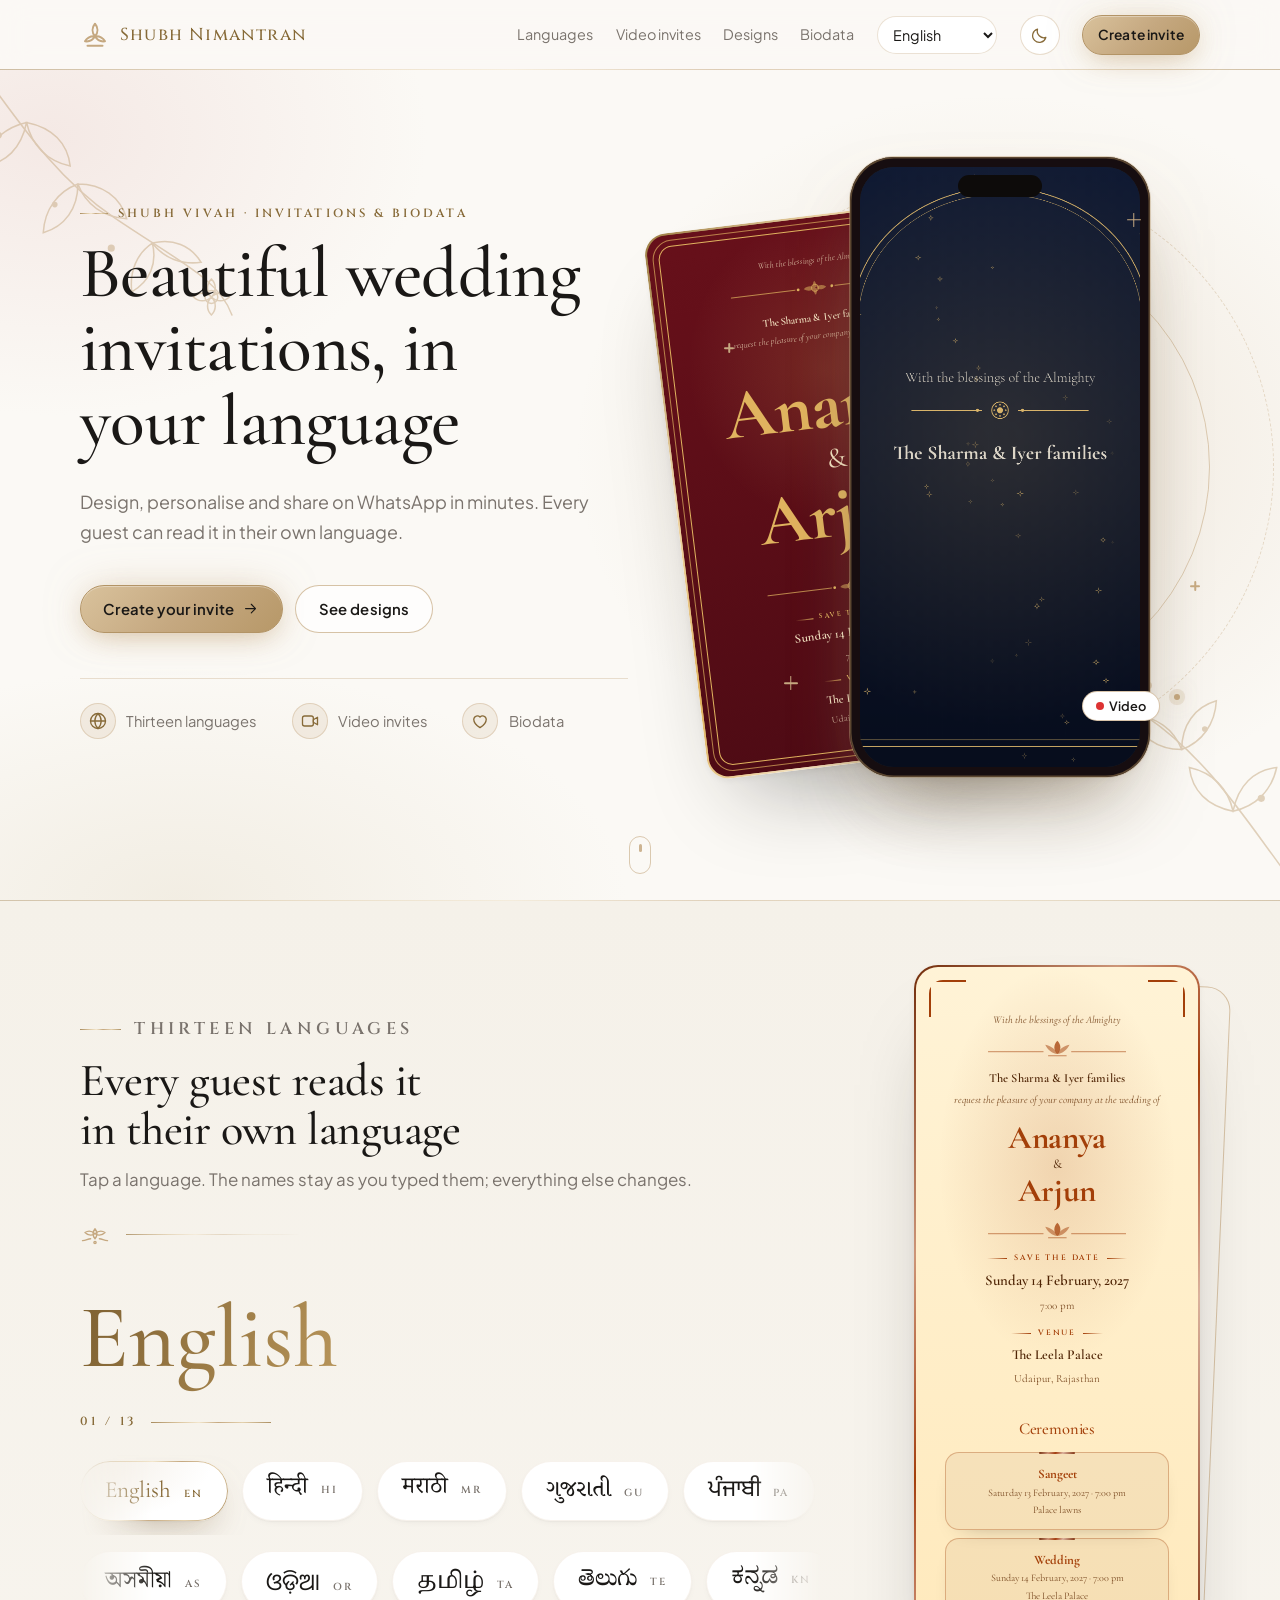
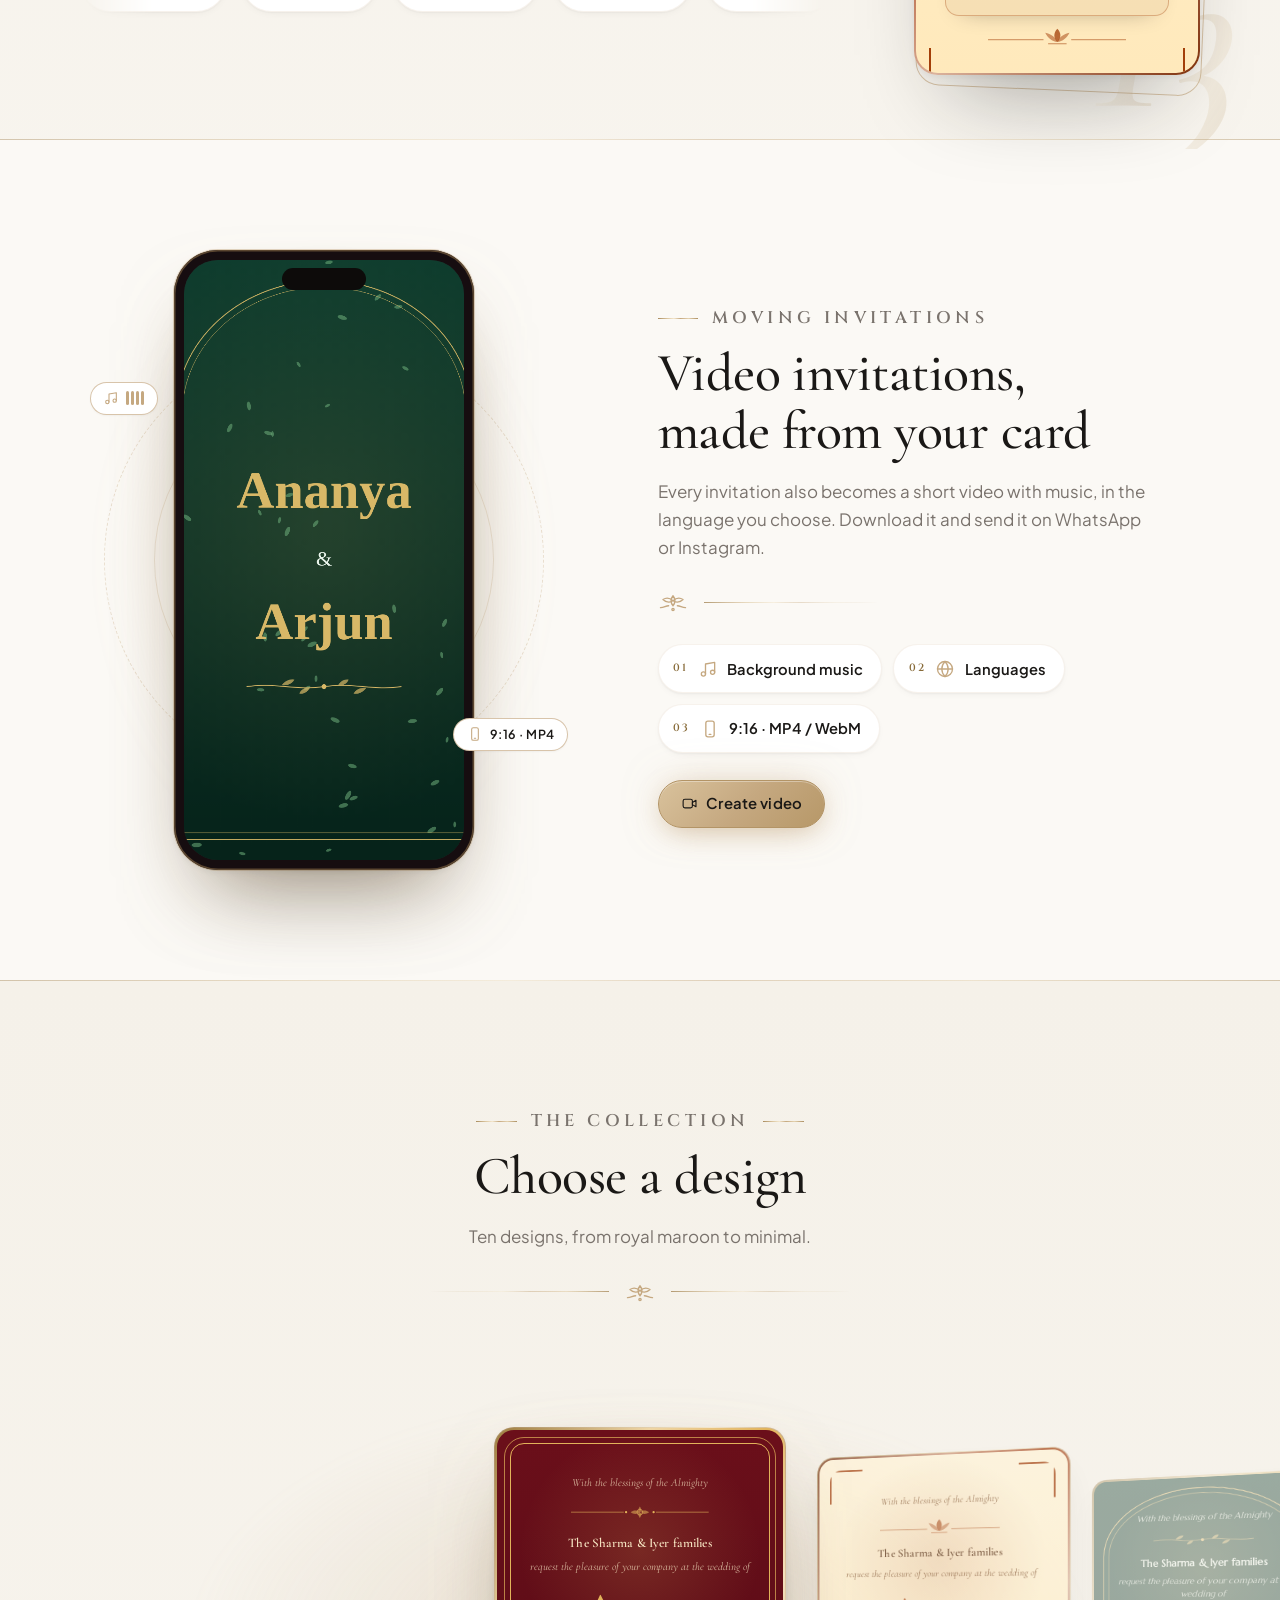
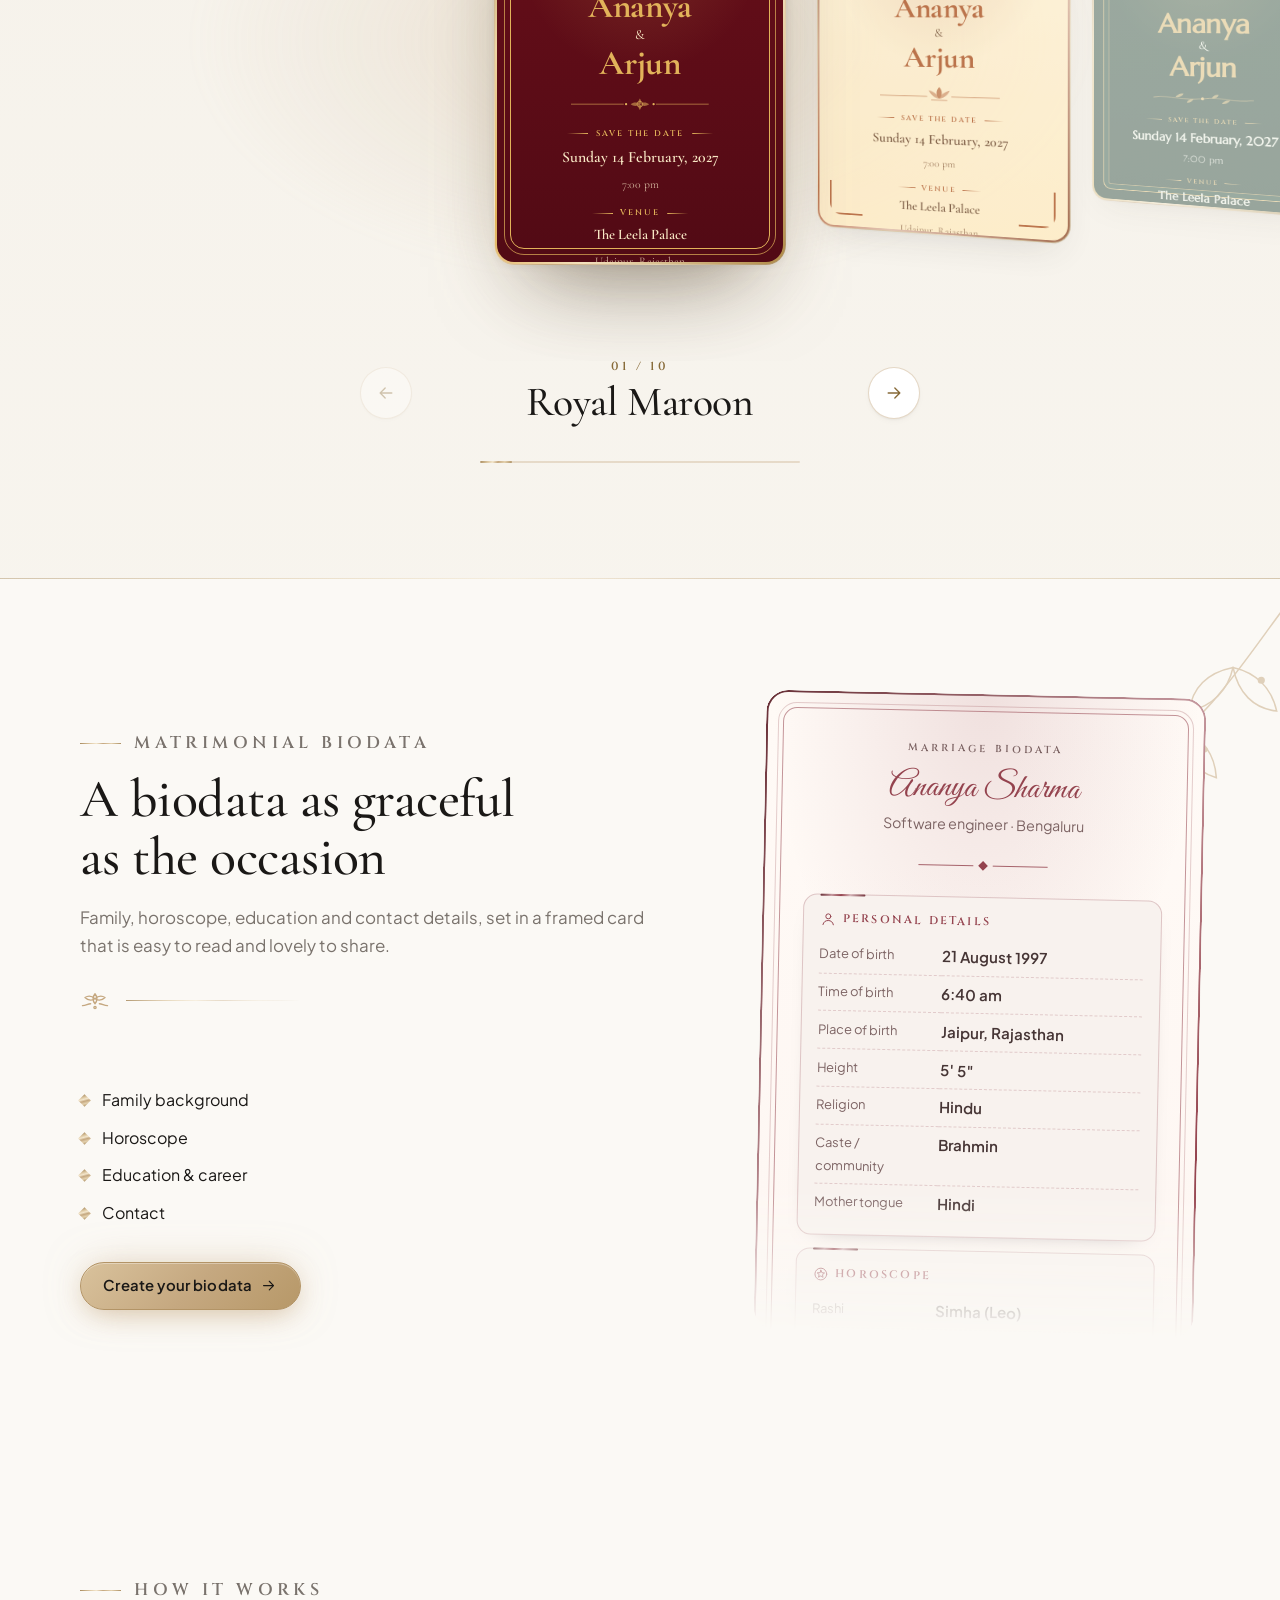
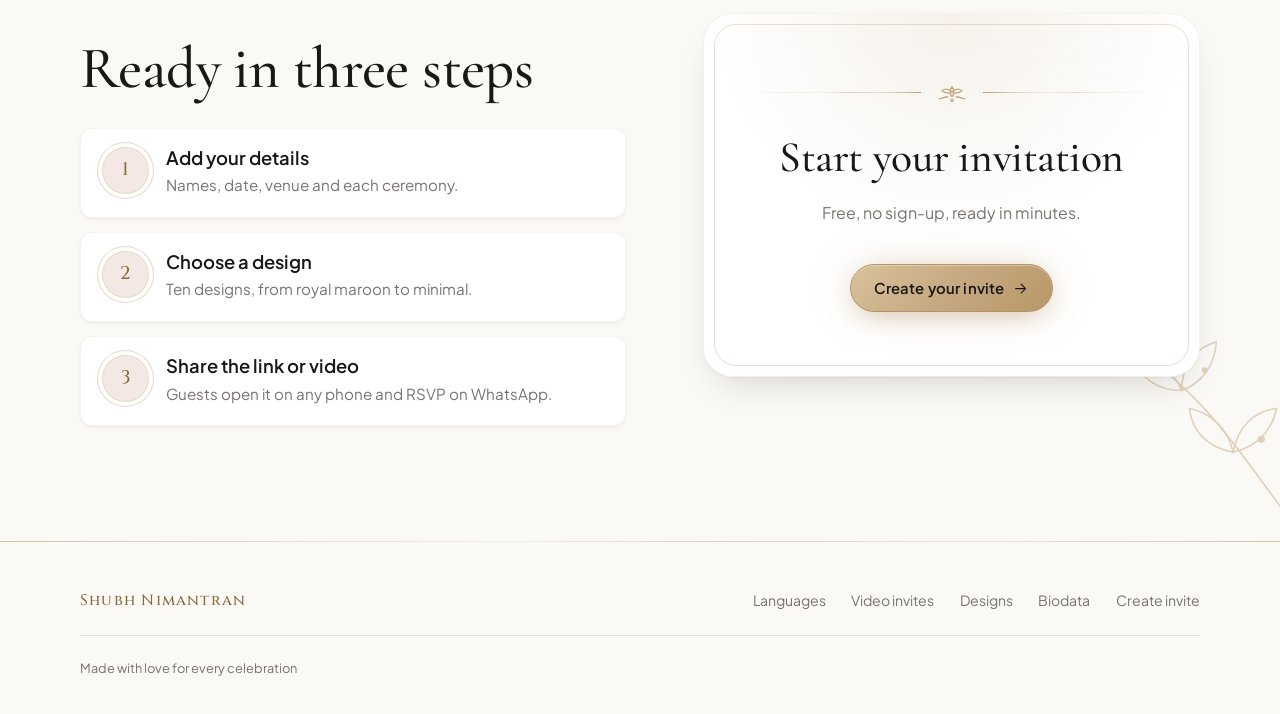
==== commit 59ec7683: "Combine How it works and Start your invitation into one section Co-Authored-By: Claude Sonnet 5.5 <n" ====
--- a/index.html
+++ b/index.html
@@ -152,25 +152,21 @@
       </div>
     </section>
 
-    <section class="section band">
-      <div class="wrap">
-        <div class="section-head center">
-          <p class="eyebrow" data-i18n="eyebrow_steps"></p>
-          <h2 data-i18n="steps_title"></h2>
-          <div class="divider" aria-hidden="true"><i data-icon="flourish"></i></div>
-        </div>
-        <ol class="steps">
-          <li><span class="n">1</span><h3 data-i18n="s1_t"></h3><p data-i18n="s1_d"></p></li>
-          <li><span class="n">2</span><h3 data-i18n="s2_t"></h3><p data-i18n="s2_d"></p></li>
-          <li><span class="n">3</span><h3 data-i18n="s3_t"></h3><p data-i18n="s3_d"></p></li>
-        </ol>
-      </div>
-    </section>
-
-    <section class="section closing">
+    <section class="section closing start">
       <span class="floral tl" aria-hidden="true"></span>
       <span class="floral br" aria-hidden="true"></span>
-      <div class="wrap">
+      <div class="wrap start-grid">
+        <div class="start-steps">
+          <div class="section-head">
+            <p class="eyebrow" data-i18n="eyebrow_steps"></p>
+            <h2 data-i18n="steps_title"></h2>
+          </div>
+          <ol class="steps">
+            <li><span class="n">1</span><div><h3 data-i18n="s1_t"></h3><p data-i18n="s1_d"></p></div></li>
+            <li><span class="n">2</span><div><h3 data-i18n="s2_t"></h3><p data-i18n="s2_d"></p></div></li>
+            <li><span class="n">3</span><div><h3 data-i18n="s3_t"></h3><p data-i18n="s3_d"></p></div></li>
+          </ol>
+        </div>
         <div class="closing-panel">
           <div class="divider" aria-hidden="true"><i data-icon="flourish"></i></div>
           <h2 data-i18n="cta_final"></h2>
--- a/css/style.css
+++ b/css/style.css
@@ -100,8 +100,10 @@
   font: 400 16px/1.65 var(--script-font), var(--ui-font);
   -webkit-font-smoothing: antialiased; text-rendering: optimizeLegibility;
   caret-color: var(--accent);
-  scrollbar-color: color-mix(in srgb, var(--ink) 25%, transparent) transparent;
-}
+}
+/* scrollbars are hidden everywhere; scrolling itself still works */
+html, body, * { scrollbar-width: none; }
+*::-webkit-scrollbar { display: none; width: 0; height: 0; }
 html[lang="en"] body { font-family: var(--ui-font); }
 ::selection { background: color-mix(in srgb, var(--accent) 24%, transparent); color: inherit; }
 a { color: inherit; text-underline-offset: .22em; text-decoration-thickness: 1px; }
@@ -267,11 +269,11 @@
 .lh-count::after { content: ""; flex: 0 1 120px; height: 1px; background: var(--foil); }
 .demo-card { position: relative; isolation: isolate; }
 /* the card fits the screen; longer invites scroll inside it, with the scrollbar hidden */
-.demo-card > div { max-height: calc(100svh - 190px); min-height: 420px; overflow-y: auto; overscroll-behavior: auto; scrollbar-width: none; border-radius: 24px; -webkit-mask: linear-gradient(#000 calc(100% - 44px), transparent); mask: linear-gradient(#000 calc(100% - 44px), transparent); }
+.demo-card > div { max-height: calc(100svh - 190px); min-height: 420px; overflow-y: auto; overscroll-behavior: auto; scrollbar-width: none; border-radius: 24px; }
 .demo-card > div::-webkit-scrollbar { display: none; }
 .demo-card::before { content: ""; position: absolute; inset: 0; z-index: -1; border-radius: 24px; border: 1px solid color-mix(in srgb, var(--gold) 65%, transparent); transform: translate(16px, 16px) rotate(2.5deg); }
 .demo-card::after { content: "13"; position: absolute; z-index: -2; right: -.18em; bottom: -.32em; font: italic 500 clamp(9rem, 18vw, 15rem)/1 var(--display-font); background: var(--foil); -webkit-background-clip: text; background-clip: text; color: transparent; opacity: .22; pointer-events: none; }
-.demo-card { --fs: clamp(10px, calc((100svh - 170px) * .0158), 14px); width: calc(var(--fs) * 26); justify-self: center; }
+.demo-card { --fs: clamp(9px, calc((100svh - 170px) * .0158), 11px); width: calc(var(--fs) * 26); justify-self: center; }
 .demo-card .invite { box-shadow: var(--shadow-lg); font-size: var(--fs); }
 
 .lang-marquee { display: grid; gap: 10px; padding-block: 4px; min-width: 0; -webkit-mask: linear-gradient(90deg, transparent, #000 10%, #000 90%, transparent); mask: linear-gradient(90deg, transparent, #000 10%, #000 90%, transparent); }
@@ -298,13 +300,14 @@
   .lang-copy .section-head { order: 1; margin-bottom: 0; }
   .lang-hero { order: 2; }
   .lang-marquee { order: 3; }
-  .demo-card { order: 4; max-width: 440px; width: 100%; --fs: 14px; }
+  .demo-card { order: 4; --fs: 11px; max-width: 100%; margin-inline: auto; }
   .lh-name { font-size: clamp(3.6rem, 17vw, 6rem); }
 }
 @media (max-width: 560px) {
   .m-track button { padding: .7rem 1.2rem .65rem; }
   .m-track .native { font-size: 1.25rem; }
   .demo-card::before { transform: translate(10px, 12px) rotate(2deg); }
+  .demo-card { --fs: 10px; }
 }
 @media (prefers-reduced-motion: reduce) { .m-track { animation: none !important; } .m-row { overflow-x: auto; scrollbar-width: none; } }
 
@@ -393,7 +396,19 @@
 .steps h3 { font-size: 1.5rem; margin: 1.2rem 0 .5rem; }
 html[lang="en"] .steps h3 { font-family: var(--ui-font); font-size: 1.15rem; font-weight: 600; letter-spacing: 0; }
 .steps p { color: var(--muted); }
-@media (max-width: 760px) { .steps { grid-template-columns: 1fr; } .steps li { padding: 1.8rem 1.4rem; } }
+/* How it works + start: the three steps on the left, the call to action beside them */
+.start-grid { display: grid; grid-template-columns: minmax(0, 1.1fr) minmax(0, 1fr); gap: clamp(28px, 6vw, 88px); align-items: center; }
+.start-steps { text-align: left; }
+.start .floral.tl { display: none; }
+.start-steps .section-head { margin-bottom: clamp(18px, 3vh, 32px); }
+.start .steps { grid-template-columns: 1fr; gap: 14px; text-align: left; }
+.start .steps li { display: flex; align-items: flex-start; gap: 1.1rem; padding: 1.2rem 1.4rem; text-align: left; border-radius: var(--r-sm); }
+.start .steps .n { flex: none; width: 2.8rem; height: 2.8rem; font-size: 1.15rem; }
+.start .steps h3 { margin: 0 0 .25rem; }
+.start .steps p { margin: 0; font-size: .95rem; }
+.start .closing-panel { max-width: none; margin: 0; padding: clamp(36px, 5vw, 64px) clamp(22px, 4vw, 48px); }
+.start .closing-panel h2 { font-size: clamp(2rem, 3.4vw, 3rem); }
+@media (max-width: 900px) { .start-grid { grid-template-columns: 1fr; } }
 
 .closing { text-align: center; }
 .closing-panel { position: relative; isolation: isolate; overflow: hidden; max-width: 880px; margin-inline: auto; padding: clamp(44px, 7vw, 88px) clamp(24px, 6vw, 80px); border-radius: var(--r-lg); border: var(--card-border); background: radial-gradient(70% 90% at 50% 0%, color-mix(in srgb, var(--gold) 16%, transparent), transparent 70%), var(--surface); box-shadow: var(--shadow); }
@@ -485,12 +500,12 @@
 .map-foot { display: flex; flex-wrap: wrap; gap: .5rem; align-items: center; }
 .map-spacer { flex: 1; }
 @media (max-width: 560px) { .mapdlg { padding: 0; } .mapdlg-card { border-radius: 0; max-height: 100svh; height: 100svh; } .map-box { height: auto; } }
-.side { position: sticky; top: 84px; display: grid; gap: 1rem; max-height: calc(100svh - 100px); overflow-y: auto; overscroll-behavior: contain; scrollbar-width: thin; padding: 2px 4px 2px 2px; }
+.side { position: sticky; top: 84px; display: grid; gap: 1rem; max-height: calc(100svh - 100px); overflow-y: auto; overscroll-behavior: contain; scrollbar-width: none; padding: 2px 4px 2px 2px; }
 .seg { display: inline-grid; grid-auto-flow: column; padding: 4px; border-radius: 999px; background: var(--surface-2); border: 1px solid var(--line); justify-self: start; }
 .seg button { border: 0; background: none; padding: .5em 1.2em; border-radius: 999px; font: 600 .85rem/1 var(--ui-font); color: var(--muted); cursor: pointer; display: inline-flex; gap: .4em; align-items: center; }
 html:not([lang="en"]) .seg button { font-family: var(--script-font), var(--ui-font); }
 .seg button[aria-pressed="true"] { background: var(--surface); color: var(--ink); box-shadow: var(--shadow); }
-.preview { max-height: max(340px, calc(100svh - 520px)); overflow: auto; border-radius: 18px; scrollbar-width: thin; }
+.preview { max-height: max(340px, calc(100svh - 520px)); overflow: auto; border-radius: 18px; scrollbar-width: none; }
 .preview .invite { box-shadow: var(--shadow); }
 .bio-side .preview { max-height: max(420px, calc(100svh - 360px)); }
 .video-box { display: grid; gap: 1rem; justify-items: center; }
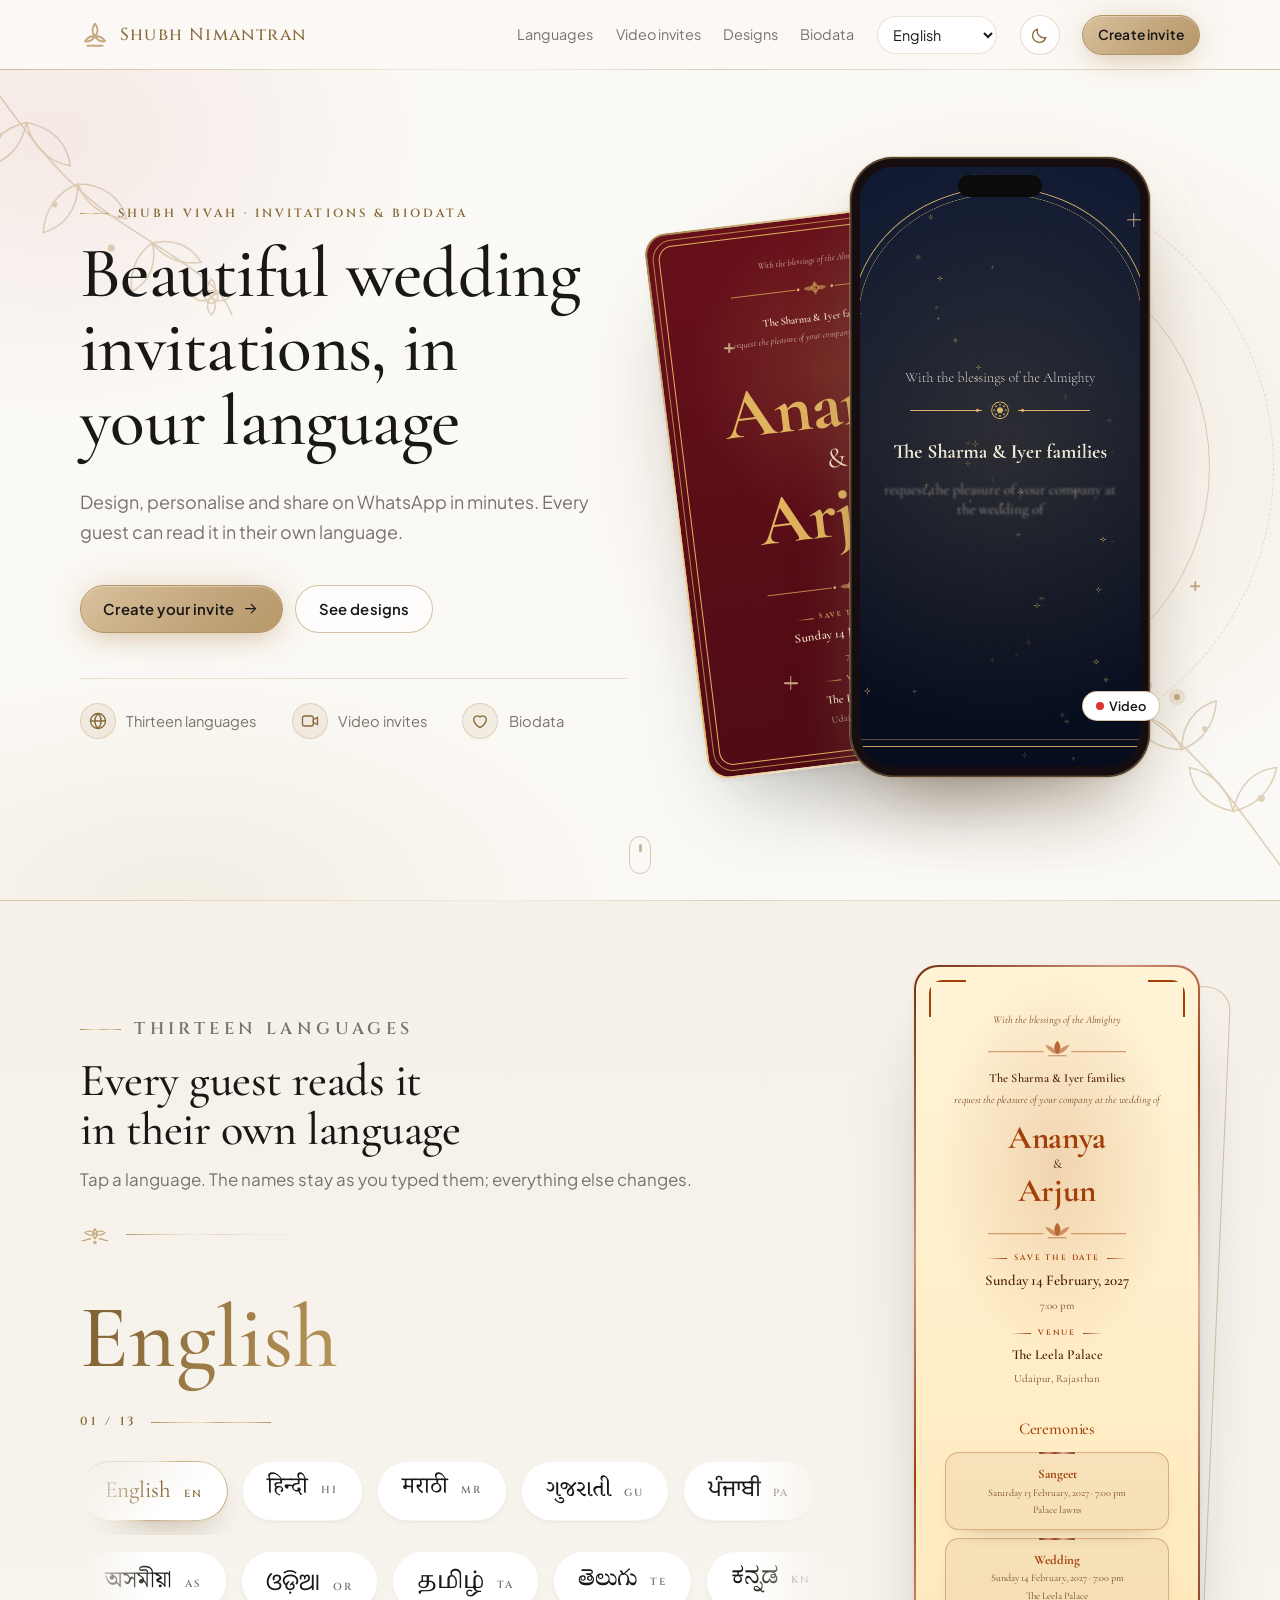
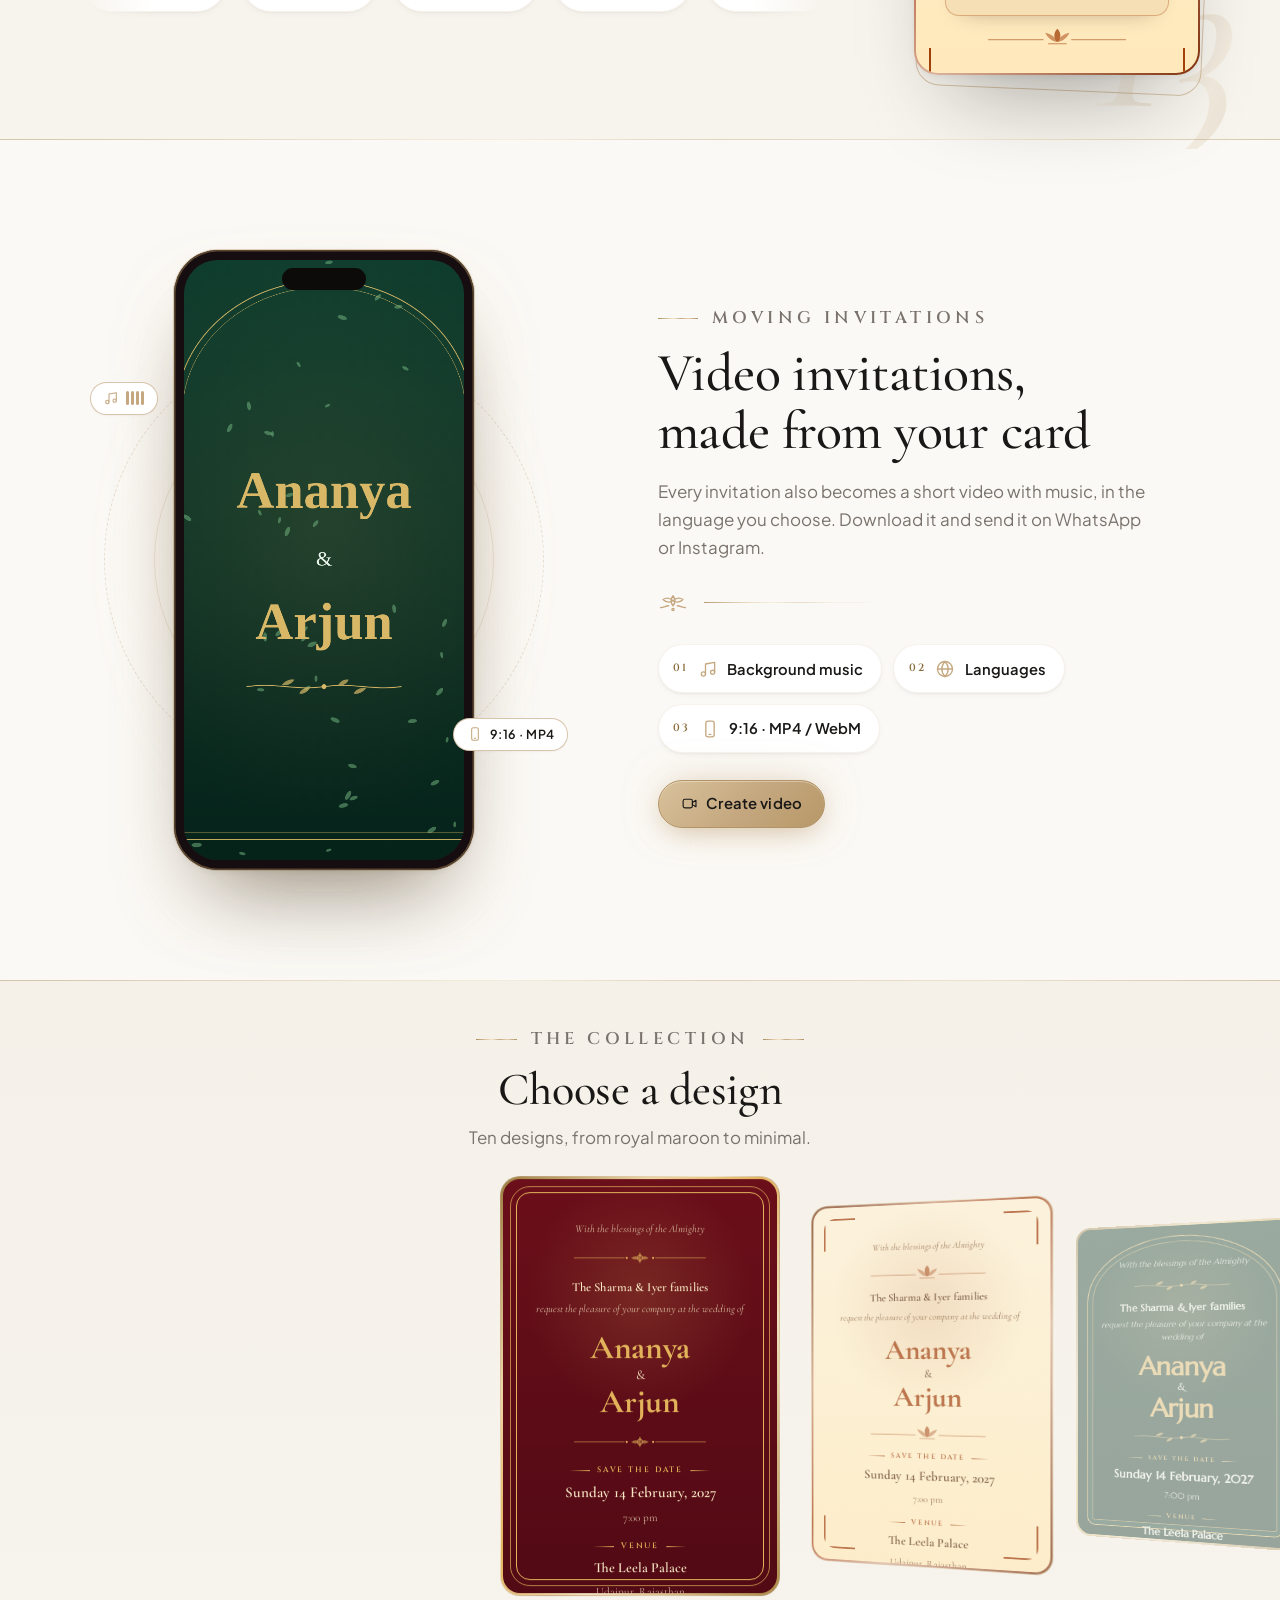
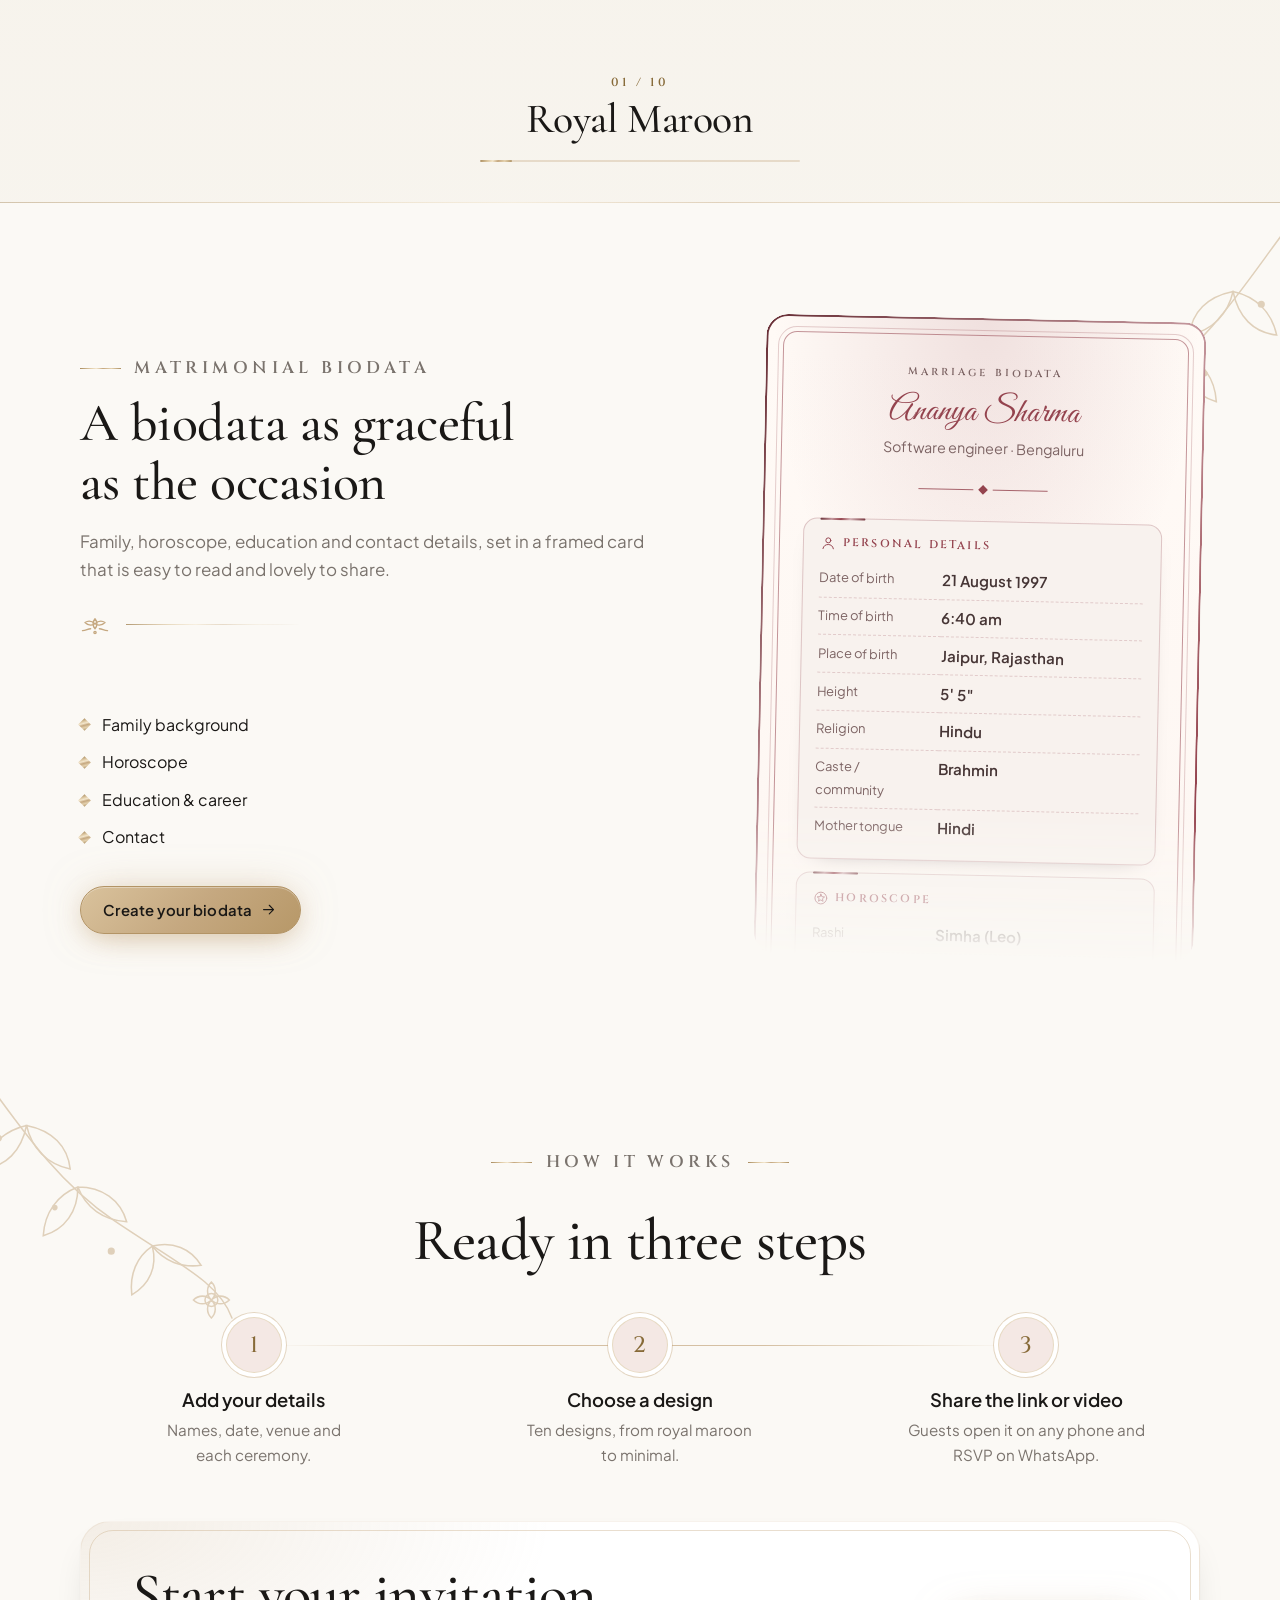
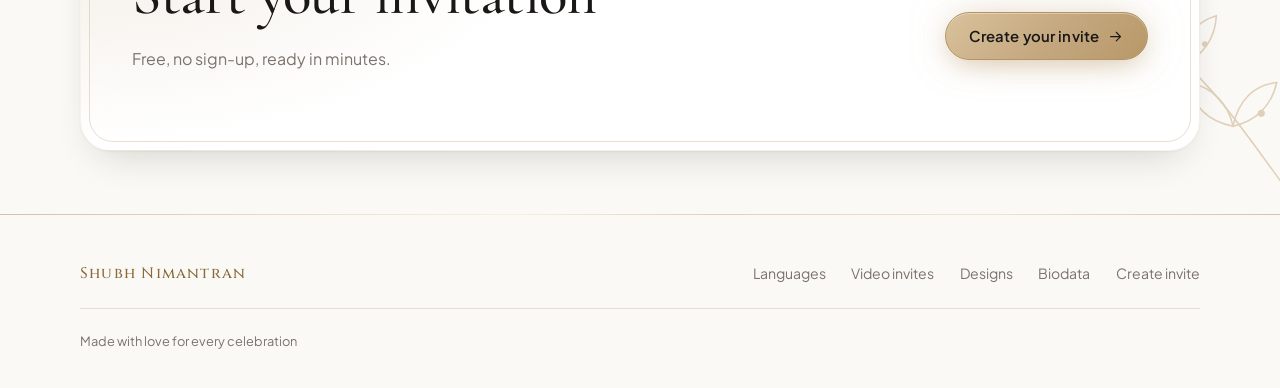
==== commit 0a3b8ec0: "Redesign How it works + Start: gold timeline of steps and a single call-to-action band Co-Authored-B" ====
--- a/index.html
+++ b/index.html
@@ -155,22 +155,21 @@
     <section class="section closing start">
       <span class="floral tl" aria-hidden="true"></span>
       <span class="floral br" aria-hidden="true"></span>
-      <div class="wrap start-grid">
-        <div class="start-steps">
-          <div class="section-head">
-            <p class="eyebrow" data-i18n="eyebrow_steps"></p>
-            <h2 data-i18n="steps_title"></h2>
-          </div>
-          <ol class="steps">
-            <li><span class="n">1</span><div><h3 data-i18n="s1_t"></h3><p data-i18n="s1_d"></p></div></li>
-            <li><span class="n">2</span><div><h3 data-i18n="s2_t"></h3><p data-i18n="s2_d"></p></div></li>
-            <li><span class="n">3</span><div><h3 data-i18n="s3_t"></h3><p data-i18n="s3_d"></p></div></li>
-          </ol>
-        </div>
-        <div class="closing-panel">
-          <div class="divider" aria-hidden="true"><i data-icon="flourish"></i></div>
-          <h2 data-i18n="cta_final"></h2>
-          <p data-i18n="cta_final_sub"></p>
+      <div class="wrap">
+        <div class="section-head center">
+          <p class="eyebrow" data-i18n="eyebrow_steps"></p>
+          <h2 data-i18n="steps_title"></h2>
+        </div>
+        <ol class="steps">
+          <li><span class="n">1</span><h3 data-i18n="s1_t"></h3><p data-i18n="s1_d"></p></li>
+          <li><span class="n">2</span><h3 data-i18n="s2_t"></h3><p data-i18n="s2_d"></p></li>
+          <li><span class="n">3</span><h3 data-i18n="s3_t"></h3><p data-i18n="s3_d"></p></li>
+        </ol>
+        <div class="start-cta">
+          <div class="start-cta-copy">
+            <h2 data-i18n="cta_final"></h2>
+            <p data-i18n="cta_final_sub"></p>
+          </div>
           <a class="btn" href="create.html"><span data-i18n="cta_create"></span><i data-icon="arrow"></i></a>
         </div>
       </div>
--- a/css/style.css
+++ b/css/style.css
@@ -342,24 +342,31 @@
 @media (max-width: 860px) { .video-split { grid-template-columns: 1fr; } .video-split .phone { width: min(70%, 280px); } }
 
 /* Design carousel */
-.carousel { --cw: clamp(224px, 24vw, 292px); position: relative; isolation: isolate; margin-top: clamp(-8px, -1vw, 0px); }
-.carousel::before { content: ""; position: absolute; left: 50%; top: 4%; width: min(900px, 120vw); height: 70%; transform: translateX(-50%); z-index: -1; pointer-events: none; background: radial-gradient(closest-side, color-mix(in srgb, var(--gold) 26%, transparent), transparent); filter: blur(10px); animation: glow-drift 9s ease-in-out infinite alternate; }
+/* Designs fit one screen: card size follows the window height */
+#designs { padding-block: clamp(24px, 4.5vh, 48px); }
+#designs .section-head { margin-bottom: 0; }
+#designs .section-head p { margin-top: .6rem; }
+#designs .section-head .divider { display: none; }
+#designs .section-head h2 { font-size: clamp(1.9rem, min(3.6vw, 6vh), 3rem); }
+.carousel { --cw: clamp(150px, min(24vw, calc((100svh - 480px) / 1.5)), 292px); position: relative; isolation: isolate; margin-top: clamp(-8px, -1vw, 0px); }
+.carousel::before { display: none; content: ""; position: absolute; left: 50%; top: 4%; width: min(900px, 120vw); height: 70%; transform: translateX(-50%); z-index: -1; pointer-events: none; background: radial-gradient(closest-side, color-mix(in srgb, var(--gold) 26%, transparent), transparent); filter: blur(10px); animation: glow-drift 9s ease-in-out infinite alternate; }
 @keyframes glow-drift { from { transform: translateX(-54%) scale(.92); opacity: .7; } to { transform: translateX(-46%) scale(1.06); opacity: 1; } }
-.car-track { position: relative; display: flex; align-items: center; gap: clamp(14px, 2vw, 28px); padding: 56px calc(50% - var(--cw) / 2) 96px; overflow-x: auto; overflow-y: hidden; overscroll-behavior-x: contain; scroll-snap-type: x mandatory; scrollbar-width: none; perspective: 1400px; perspective-origin: 50% 40%; cursor: grab; -webkit-user-select: none; user-select: none; }
+.car-track { position: relative; display: flex; align-items: center; gap: clamp(14px, 2vw, 28px); padding: clamp(18px, 3.5vh, 40px) calc(50% - var(--cw) / 2) clamp(48px, 9vh, 88px); overflow-x: auto; overflow-y: hidden; overscroll-behavior-x: contain; scroll-snap-type: x mandatory; scrollbar-width: none; perspective: 1400px; perspective-origin: 50% 40%; cursor: grab; -webkit-user-select: none; user-select: none; }
 .car-track::-webkit-scrollbar { display: none; }
 .car-track.grabbing { cursor: grabbing; }
 .car-track[data-pre] .tile-preview { opacity: 0; }
 .tile { position: relative; flex: 0 0 var(--cw); display: block; text-decoration: none; color: inherit; scroll-snap-align: center; transform-style: preserve-3d; will-change: transform, opacity; outline-offset: 6px; border-radius: var(--r); transition: filter .6s var(--ease); }
-.tile-preview { position: relative; height: calc(var(--cw) * 1.5); border-radius: var(--r); overflow: hidden; box-shadow: var(--shadow); padding: 1px; background: var(--foil); transition: box-shadow .7s var(--ease); }
+.tile-preview { position: relative; height: calc(var(--cw) * 1.5); border-radius: var(--r); overflow: hidden; box-shadow: none; padding: 1px; background: var(--foil); transition: box-shadow .7s var(--ease); }
 .tile-preview .invite { font-size: calc(var(--cw) / 25); height: 100%; border-radius: calc(var(--r) - 1px); pointer-events: none; }
 .tile-preview .invite-frame { height: 100%; }
 /* a slow light sweep across the centred card, and again on hover */
 .tile-preview::after { content: ""; position: absolute; inset: 0; pointer-events: none; background: linear-gradient(105deg, transparent 38%, rgba(255, 255, 255, .34) 50%, transparent 62%); transform: translateX(-130%); }
-.tile.is-active .tile-preview { box-shadow: var(--shadow-lg), 0 36px 90px -34px var(--glow); }
+.tile.is-active .tile-preview { box-shadow: none; }
 .tile.is-active .tile-preview::after { animation: sweep 1.6s var(--ease) .15s 1; }
 .tile.is-active:hover .tile-preview::after { animation: sweep 1.2s var(--ease) 1; }
 @keyframes sweep { from { transform: translateX(-130%); } to { transform: translateX(130%); } }
-.car-meta { display: grid; grid-template-columns: auto minmax(0, 1fr) auto; align-items: center; gap: clamp(12px, 3vw, 40px); width: min(560px, calc(100% - 2 * var(--gutter))); margin: 0 auto; }
+.car-btn { display: none !important; }
+.car-meta { display: grid; grid-template-columns: minmax(0, 1fr); align-items: center; gap: clamp(12px, 3vw, 40px); width: min(560px, calc(100% - 2 * var(--gutter))); margin: 0 auto; }
 .car-info { display: grid; justify-items: center; gap: .5rem; text-align: center; }
 .car-count { font: 600 .74rem/1 var(--royal-font); letter-spacing: .28em; color: var(--accent); font-variant-numeric: tabular-nums; }
 .car-name { font: 500 clamp(1.9rem, 3.4vw, 2.6rem)/1.1 var(--display-font) !important; letter-spacing: -.01em !important; min-height: 1.1em; }
@@ -371,7 +378,7 @@
 .car-next:hover:not(:disabled) .icon { transform: translateX(3px); }
 .car-prev:hover:not(:disabled) .icon { transform: scaleX(-1) translateX(3px); }
 .car-btn:disabled { opacity: .35; cursor: default; }
-.car-progress { position: relative; width: min(320px, 60%); height: 2px; margin: 2.2rem auto 0; border-radius: 2px; background: var(--line); overflow: hidden; }
+.car-progress { position: relative; width: min(320px, 60%); height: 2px; margin: clamp(.8rem, 2vh, 1.4rem) auto 0; border-radius: 2px; background: var(--line); overflow: hidden; }
 .car-progress i { position: absolute; left: 0; top: 0; height: 100%; background: var(--foil); border-radius: inherit; transition: transform .8s var(--ease); }
 .tile { scroll-snap-stop: always; -webkit-tap-highlight-color: transparent; }
 .car-btn { -webkit-tap-highlight-color: transparent; }
@@ -396,19 +403,26 @@
 .steps h3 { font-size: 1.5rem; margin: 1.2rem 0 .5rem; }
 html[lang="en"] .steps h3 { font-family: var(--ui-font); font-size: 1.15rem; font-weight: 600; letter-spacing: 0; }
 .steps p { color: var(--muted); }
-/* How it works + start: the three steps on the left, the call to action beside them */
-.start-grid { display: grid; grid-template-columns: minmax(0, 1.1fr) minmax(0, 1fr); gap: clamp(28px, 6vw, 88px); align-items: center; }
-.start-steps { text-align: left; }
-.start .floral.tl { display: none; }
-.start-steps .section-head { margin-bottom: clamp(18px, 3vh, 32px); }
-.start .steps { grid-template-columns: 1fr; gap: 14px; text-align: left; }
-.start .steps li { display: flex; align-items: flex-start; gap: 1.1rem; padding: 1.2rem 1.4rem; text-align: left; border-radius: var(--r-sm); }
-.start .steps .n { flex: none; width: 2.8rem; height: 2.8rem; font-size: 1.15rem; }
-.start .steps h3 { margin: 0 0 .25rem; }
-.start .steps p { margin: 0; font-size: .95rem; }
-.start .closing-panel { max-width: none; margin: 0; padding: clamp(36px, 5vw, 64px) clamp(22px, 4vw, 48px); }
-.start .closing-panel h2 { font-size: clamp(2rem, 3.4vw, 3rem); }
-@media (max-width: 900px) { .start-grid { grid-template-columns: 1fr; } }
+/* How it works + start: a gold timeline of three steps, then one call-to-action band */
+.start { padding-block: clamp(36px, 7vh, 80px); }
+.start .section-head { margin-bottom: clamp(28px, 5vh, 52px); }
+.start .steps { grid-template-columns: repeat(3, minmax(0, 1fr)); gap: clamp(16px, 3vw, 48px); }
+.start .steps::before { content: ""; position: absolute; top: 1.7rem; left: calc(100% / 6); right: calc(100% / 6); height: 1px; background: linear-gradient(90deg, transparent, var(--gold), var(--gold), transparent); opacity: .7; }
+.start .steps li { padding: 0 .5rem; background: none; border: 0; box-shadow: none; border-radius: 0; text-align: center; }
+.start .steps li:hover { transform: none; box-shadow: none; }
+.start .steps .n { position: relative; width: 3.4rem; height: 3.4rem; font-size: 1.4rem; }
+.start .steps h3 { margin: 1.1rem 0 .4rem; }
+.start .steps p { margin: 0 auto; max-width: 22ch; font-size: .95rem; }
+.start-cta { position: relative; isolation: isolate; overflow: hidden; display: flex; align-items: center; justify-content: space-between; gap: 1.5rem 2.5rem; flex-wrap: wrap; margin-top: clamp(32px, 6vh, 64px); padding: clamp(24px, 3.5vw, 40px) clamp(24px, 4vw, 56px); text-align: left; border-radius: var(--r-lg); border: var(--card-border); background: radial-gradient(60% 140% at 0% 0%, color-mix(in srgb, var(--gold) 20%, transparent), transparent 70%), var(--surface); box-shadow: var(--shadow); }
+.start-cta::before { content: ""; position: absolute; inset: 8px; z-index: -1; border-radius: calc(var(--r-lg) - 6px); border: 1px solid color-mix(in srgb, var(--gold) 38%, transparent); pointer-events: none; }
+.start-cta h2 { font-size: clamp(1.7rem, 3vw, 2.5rem); }
+.start-cta p { margin: .4rem 0 0; color: var(--muted); }
+@media (max-width: 760px) {
+  .start .steps { grid-template-columns: 1fr; gap: 26px; }
+  .start .steps::before { display: none; }
+  .start .steps .n { box-shadow: 0 0 0 1px var(--gold-soft), 0 0 0 6px var(--bg), 0 0 0 7px color-mix(in srgb, var(--gold) 45%, transparent); }
+  .start-cta { justify-content: center; text-align: center; }
+}
 
 .closing { text-align: center; }
 .closing-panel { position: relative; isolation: isolate; overflow: hidden; max-width: 880px; margin-inline: auto; padding: clamp(44px, 7vw, 88px) clamp(24px, 6vw, 80px); border-radius: var(--r-lg); border: var(--card-border); background: radial-gradient(70% 90% at 50% 0%, color-mix(in srgb, var(--gold) 16%, transparent), transparent 70%), var(--surface); box-shadow: var(--shadow); }
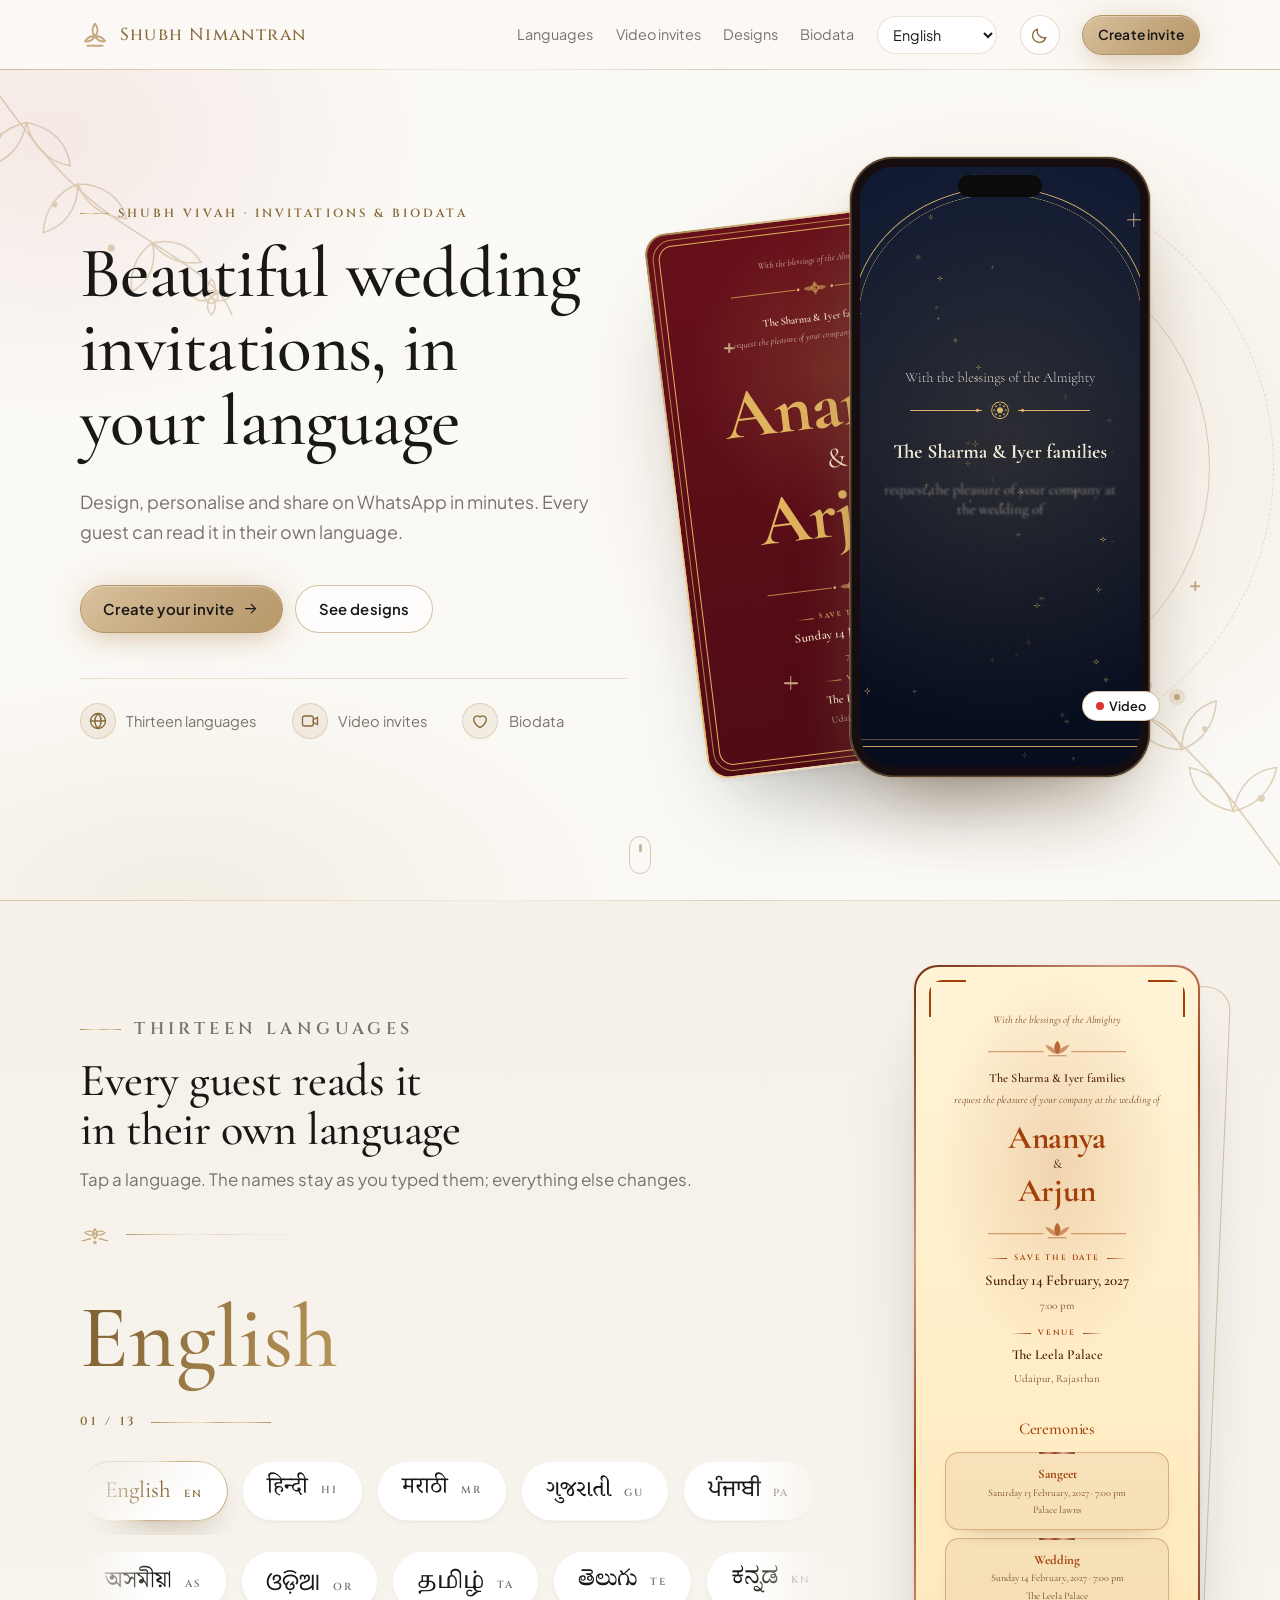
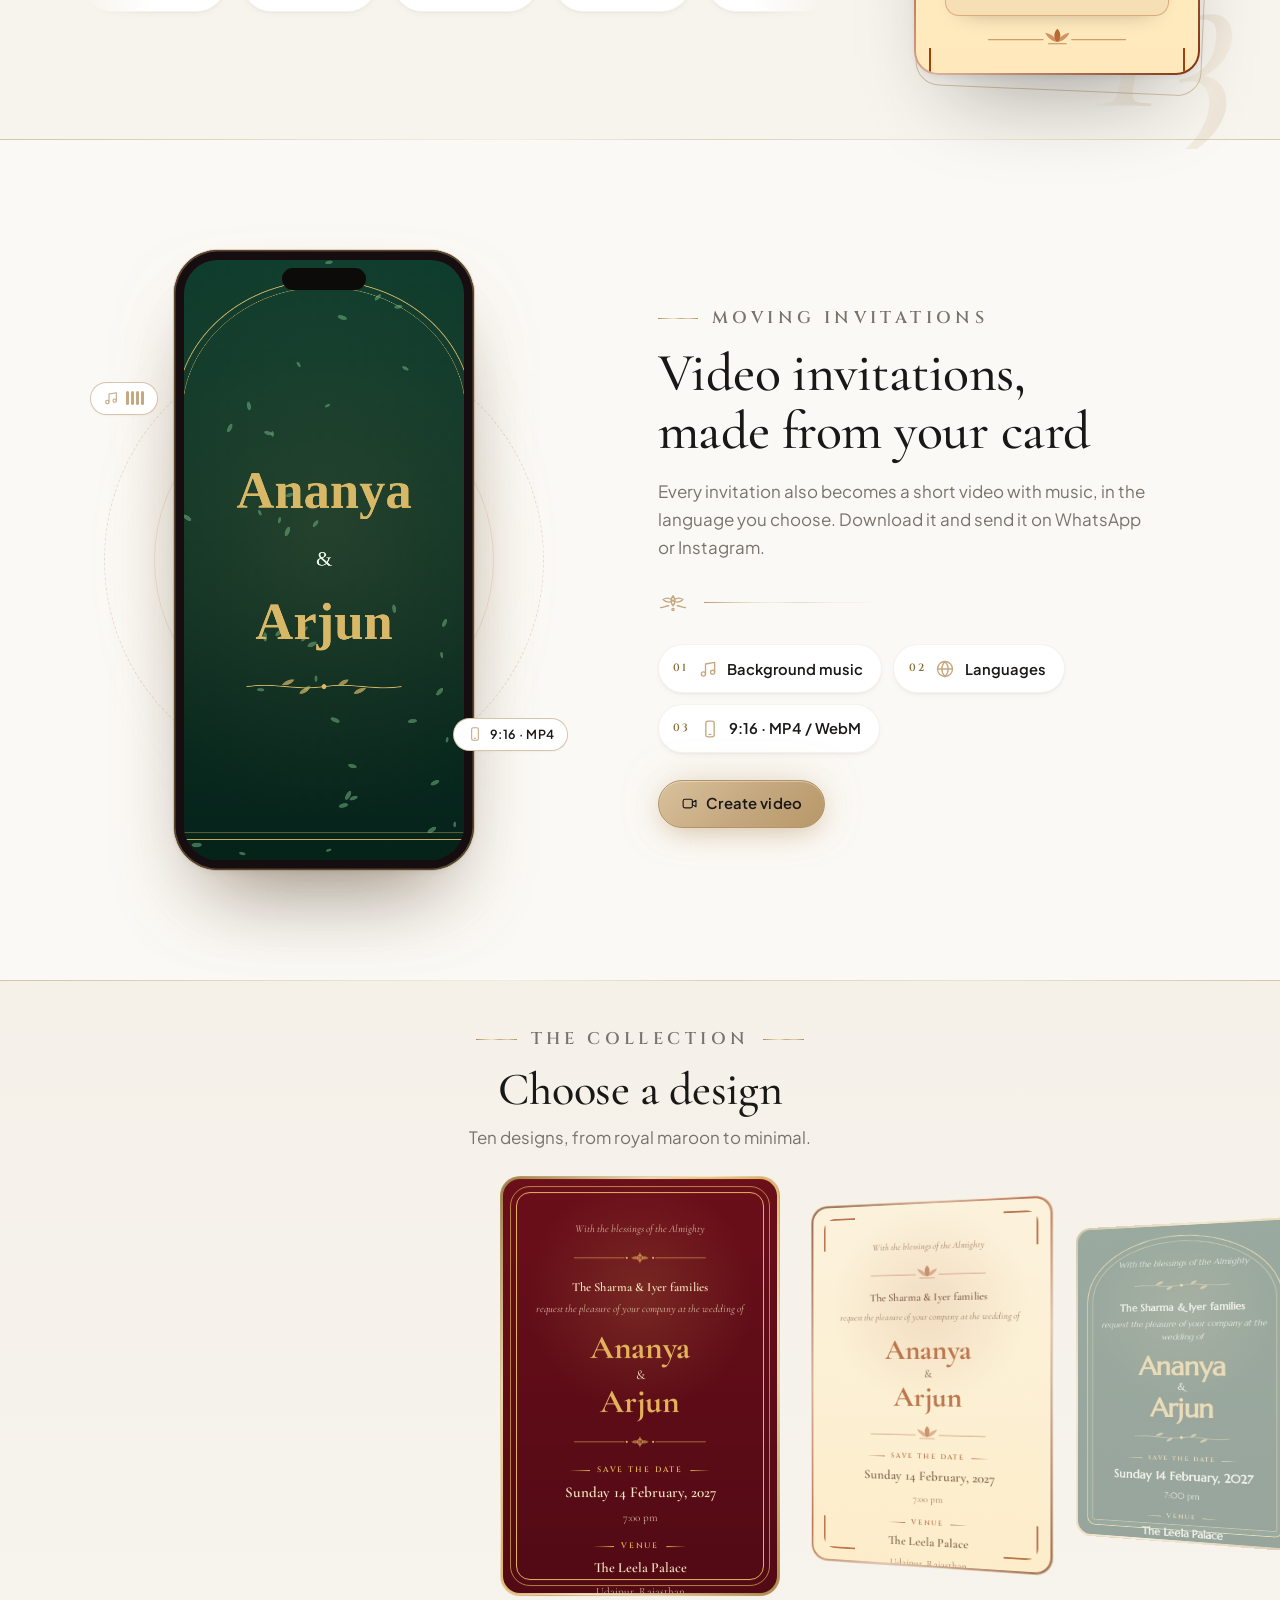
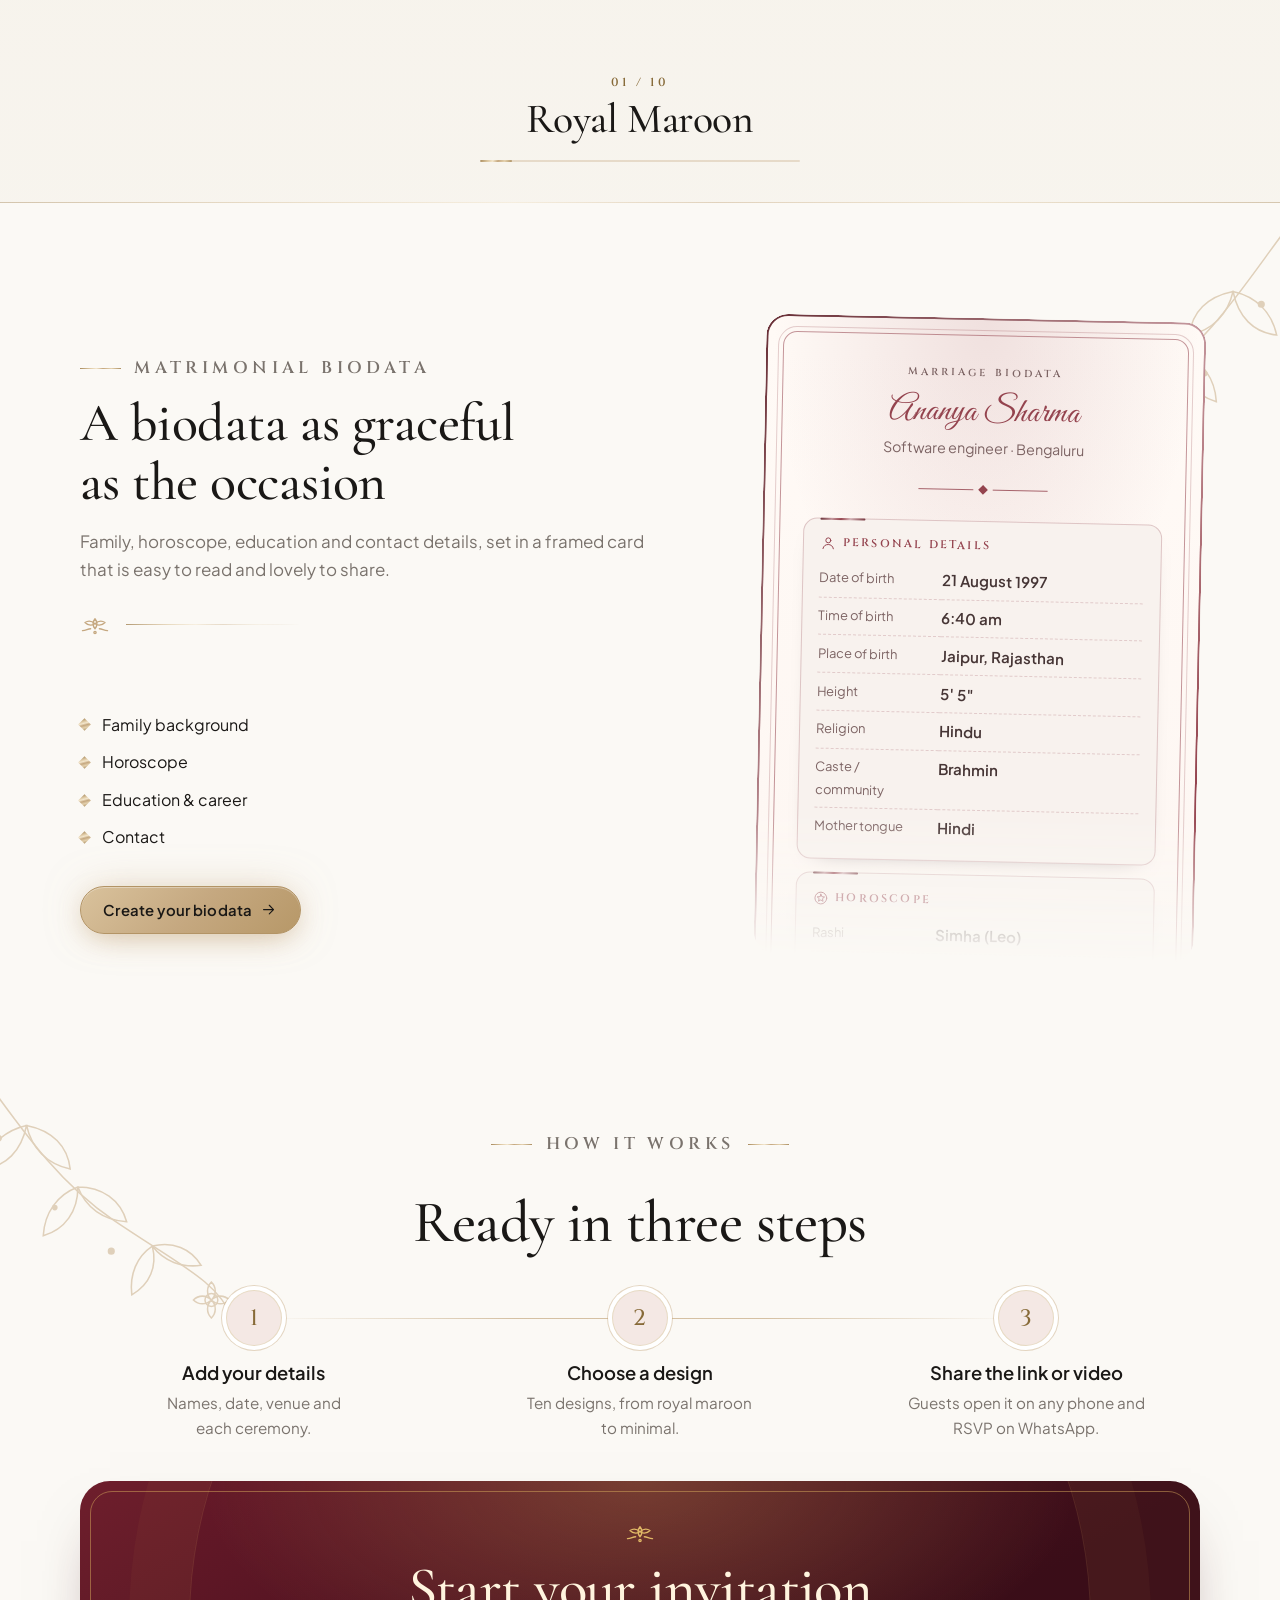
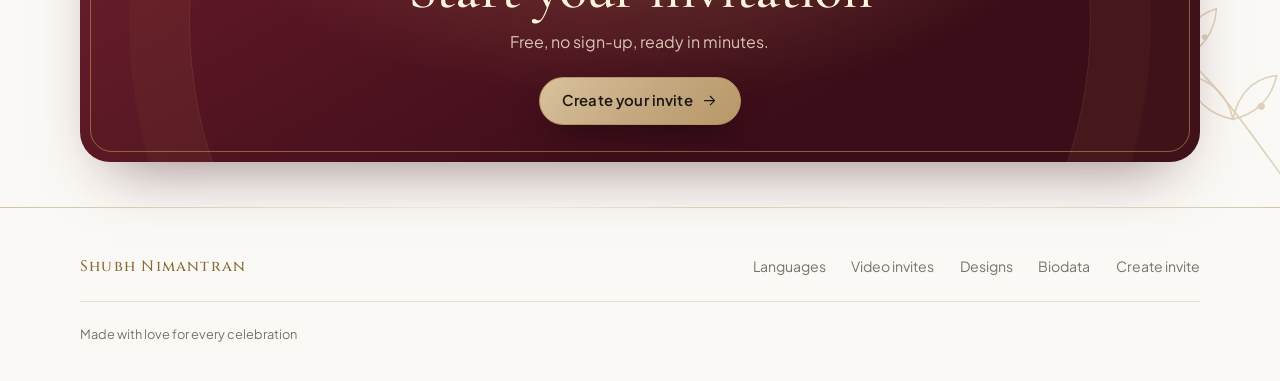
==== commit 7e7593d0: "Redesign the Start your invitation card: deep maroon band with gold frame and rings Co-Authored-By: " ====
--- a/index.html
+++ b/index.html
@@ -167,6 +167,7 @@
         </ol>
         <div class="start-cta">
           <div class="start-cta-copy">
+            <div class="divider" aria-hidden="true"><i data-icon="flourish"></i></div>
             <h2 data-i18n="cta_final"></h2>
             <p data-i18n="cta_final_sub"></p>
           </div>
--- a/css/style.css
+++ b/css/style.css
@@ -404,8 +404,8 @@
 html[lang="en"] .steps h3 { font-family: var(--ui-font); font-size: 1.15rem; font-weight: 600; letter-spacing: 0; }
 .steps p { color: var(--muted); }
 /* How it works + start: a gold timeline of three steps, then one call-to-action band */
-.start { padding-block: clamp(36px, 7vh, 80px); }
-.start .section-head { margin-bottom: clamp(28px, 5vh, 52px); }
+.start { padding-block: clamp(28px, 5vh, 64px); }
+.start .section-head { margin-bottom: clamp(20px, 4vh, 40px); }
 .start .steps { grid-template-columns: repeat(3, minmax(0, 1fr)); gap: clamp(16px, 3vw, 48px); }
 .start .steps::before { content: ""; position: absolute; top: 1.7rem; left: calc(100% / 6); right: calc(100% / 6); height: 1px; background: linear-gradient(90deg, transparent, var(--gold), var(--gold), transparent); opacity: .7; }
 .start .steps li { padding: 0 .5rem; background: none; border: 0; box-shadow: none; border-radius: 0; text-align: center; }
@@ -413,15 +413,18 @@
 .start .steps .n { position: relative; width: 3.4rem; height: 3.4rem; font-size: 1.4rem; }
 .start .steps h3 { margin: 1.1rem 0 .4rem; }
 .start .steps p { margin: 0 auto; max-width: 22ch; font-size: .95rem; }
-.start-cta { position: relative; isolation: isolate; overflow: hidden; display: flex; align-items: center; justify-content: space-between; gap: 1.5rem 2.5rem; flex-wrap: wrap; margin-top: clamp(32px, 6vh, 64px); padding: clamp(24px, 3.5vw, 40px) clamp(24px, 4vw, 56px); text-align: left; border-radius: var(--r-lg); border: var(--card-border); background: radial-gradient(60% 140% at 0% 0%, color-mix(in srgb, var(--gold) 20%, transparent), transparent 70%), var(--surface); box-shadow: var(--shadow); }
-.start-cta::before { content: ""; position: absolute; inset: 8px; z-index: -1; border-radius: calc(var(--r-lg) - 6px); border: 1px solid color-mix(in srgb, var(--gold) 38%, transparent); pointer-events: none; }
-.start-cta h2 { font-size: clamp(1.7rem, 3vw, 2.5rem); }
-.start-cta p { margin: .4rem 0 0; color: var(--muted); }
+.start-cta { position: relative; isolation: isolate; overflow: hidden; display: grid; justify-items: center; gap: clamp(14px, 2.4vh, 24px); margin-top: clamp(24px, 4.5vh, 48px); padding: clamp(24px, 4.2vh, 48px) clamp(24px, 5vw, 72px); text-align: center; border-radius: var(--r-lg); color: #fbefd8; background: radial-gradient(60% 120% at 50% 0%, rgba(214, 170, 92, .28), transparent 65%), linear-gradient(150deg, #6a1a2a, #3a0d18 70%); box-shadow: 0 30px 60px -30px rgba(58, 13, 24, .55); }
+.start-cta::before { content: ""; position: absolute; inset: 10px; z-index: -1; border-radius: calc(var(--r-lg) - 8px); border: 1px solid rgba(214, 170, 92, .5); pointer-events: none; }
+.start-cta::after { content: ""; position: absolute; z-index: -1; left: 50%; top: 50%; width: min(120%, 900px); aspect-ratio: 1; translate: -50% -50%; border-radius: 50%; border: 1px solid rgba(214, 170, 92, .16); box-shadow: 0 0 0 60px rgba(214, 170, 92, .04), 0 0 0 120px rgba(214, 170, 92, .03); pointer-events: none; }
+.start-cta-copy { display: grid; justify-items: center; }
+.start-cta .divider { margin: 0 0 .5rem; color: #e0b866; }
+.start-cta h2 { color: #fff4de; font-size: clamp(1.9rem, 3.4vw, 2.9rem); }
+.closing .start-cta p { margin: .4rem 0 0; color: rgba(251, 239, 216, .8); }
+.start-cta .btn { box-shadow: 0 14px 34px -12px rgba(0, 0, 0, .55); }
 @media (max-width: 760px) {
   .start .steps { grid-template-columns: 1fr; gap: 26px; }
   .start .steps::before { display: none; }
   .start .steps .n { box-shadow: 0 0 0 1px var(--gold-soft), 0 0 0 6px var(--bg), 0 0 0 7px color-mix(in srgb, var(--gold) 45%, transparent); }
-  .start-cta { justify-content: center; text-align: center; }
 }
 
 .closing { text-align: center; }
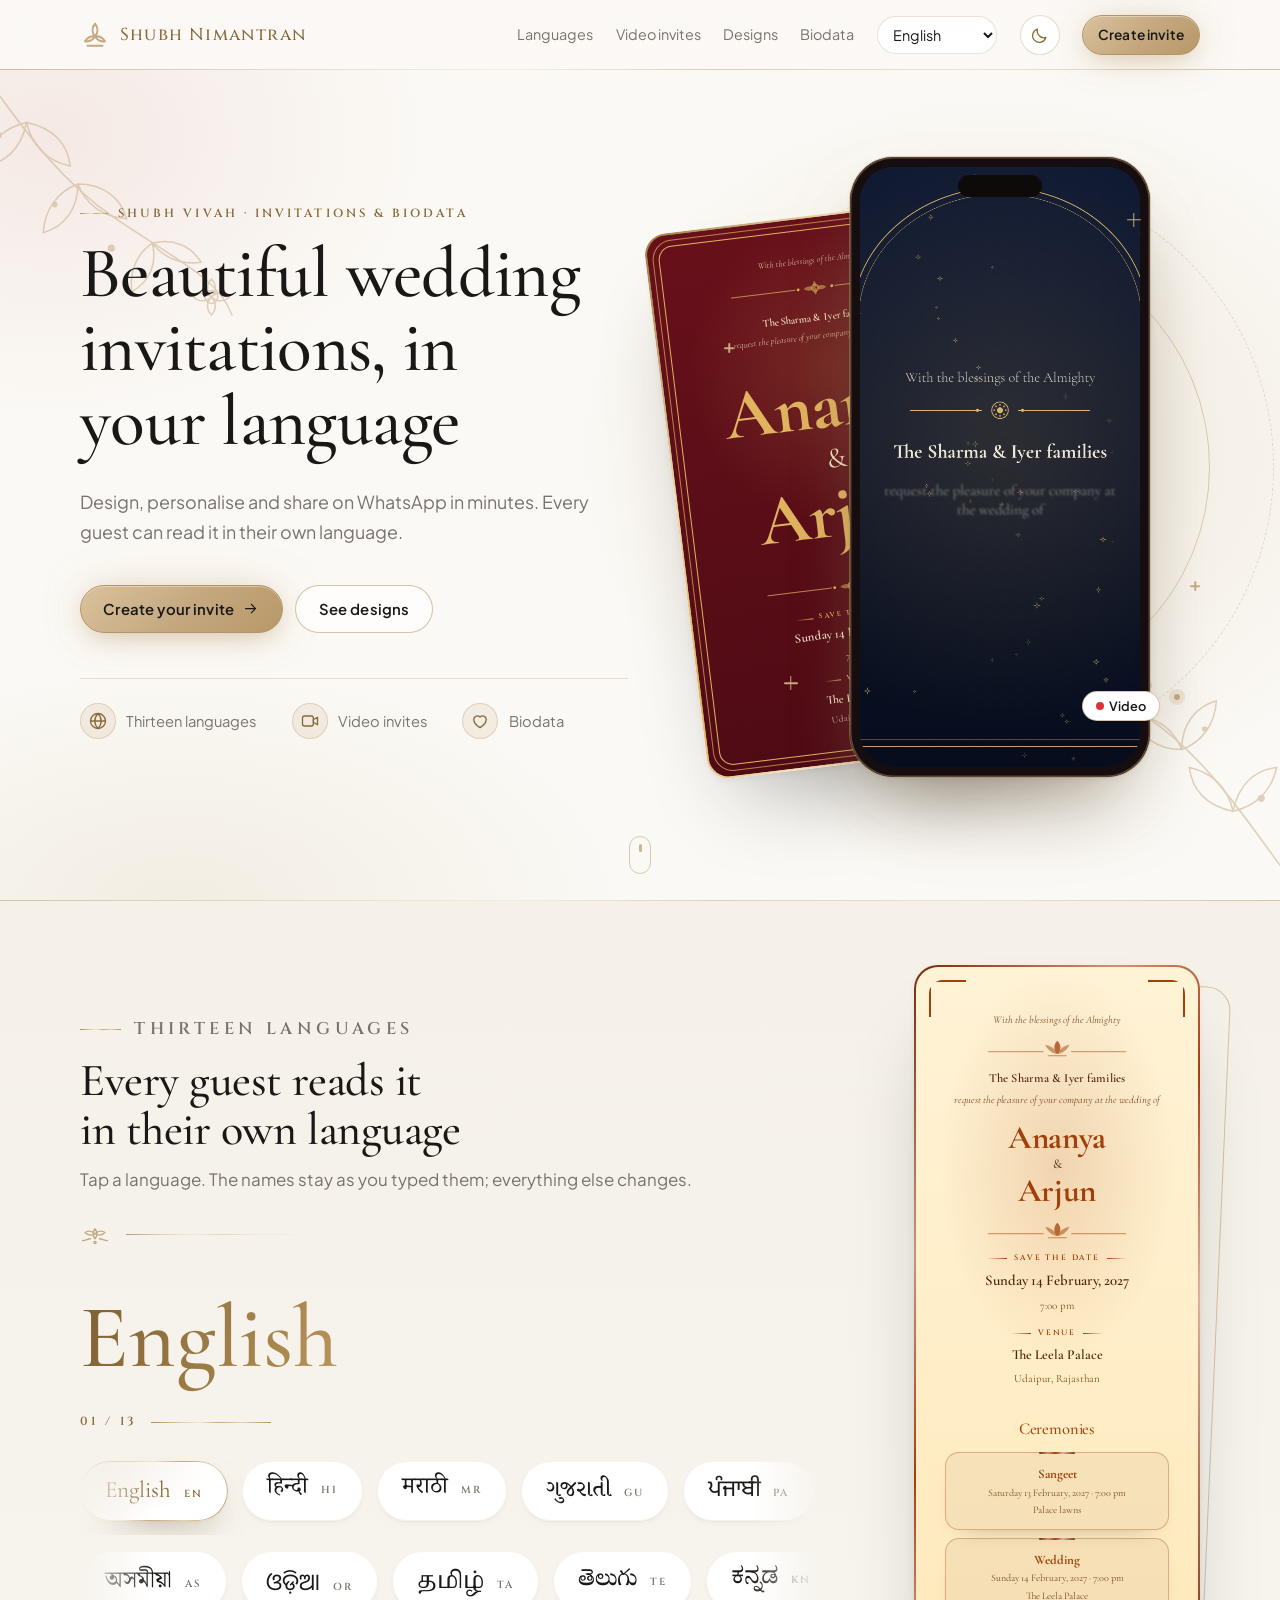
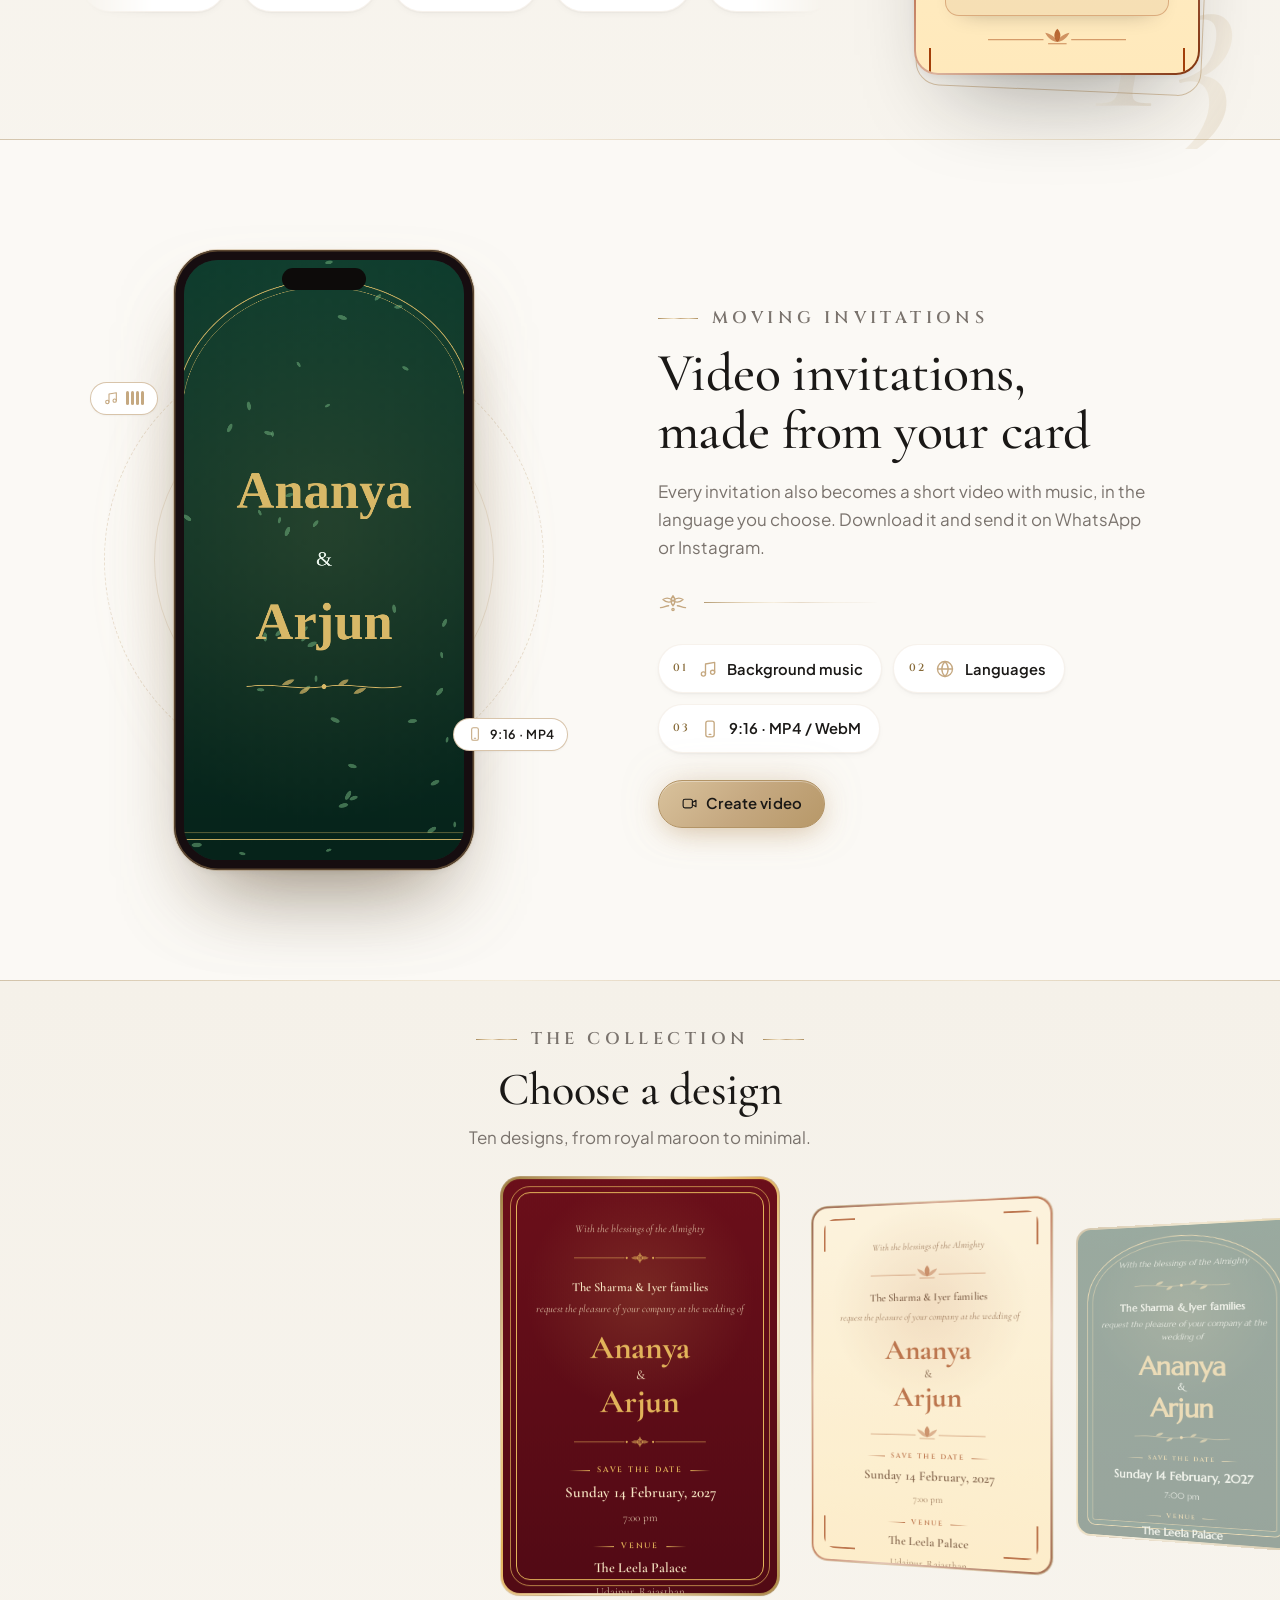
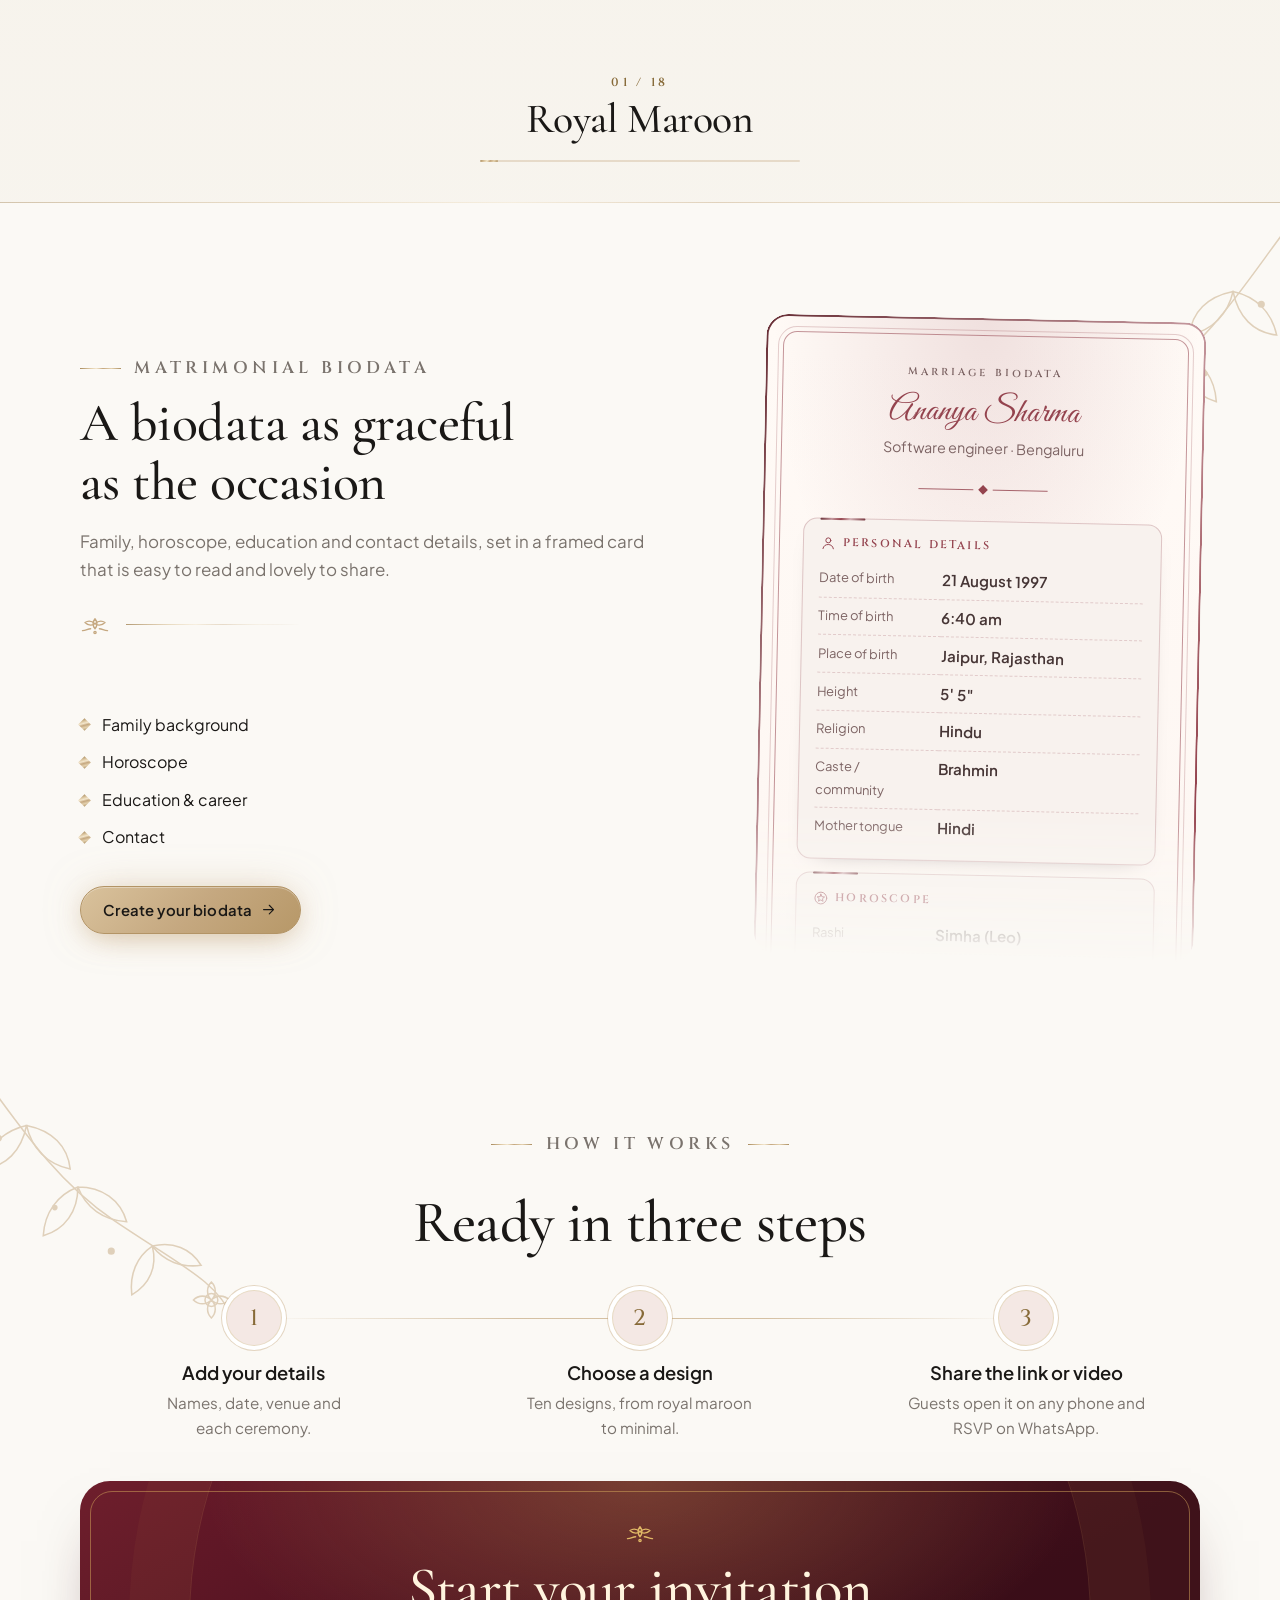
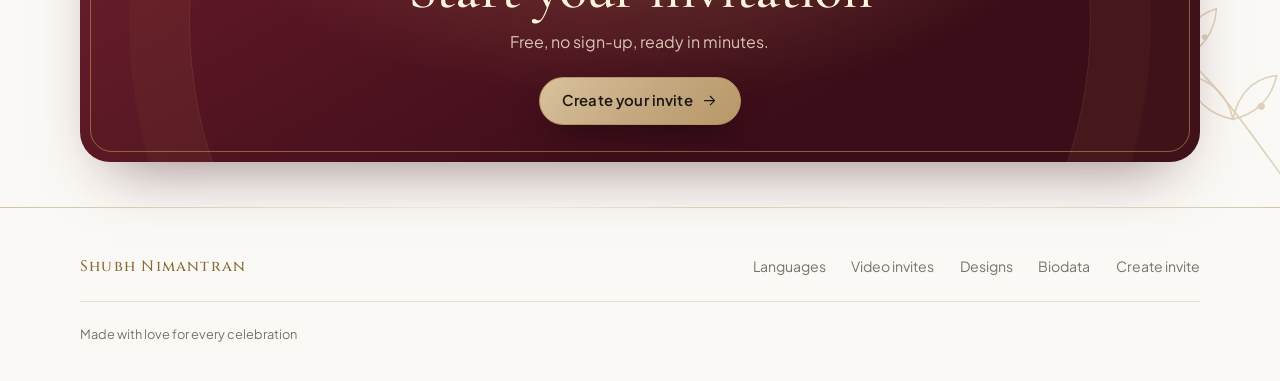
==== commit fd78a2b5: "Eight illustrated designs (mandap, lanterns, chandeliers, haldi, pond, noir, canopy, fiesta) drawn a" ====
--- a/index.html
+++ b/index.html
@@ -193,6 +193,7 @@
 
   <script src="js/vendor/motion.js"></script>
   <script src="js/i18n.js"></script>
+  <script src="js/scenes.js"></script>
   <script src="js/invite.js"></script>
   <script src="js/video.js"></script>
   <script src="js/ui.js"></script>
--- a/css/style.css
+++ b/css/style.css
@@ -522,7 +522,7 @@
 .seg button { border: 0; background: none; padding: .5em 1.2em; border-radius: 999px; font: 600 .85rem/1 var(--ui-font); color: var(--muted); cursor: pointer; display: inline-flex; gap: .4em; align-items: center; }
 html:not([lang="en"]) .seg button { font-family: var(--script-font), var(--ui-font); }
 .seg button[aria-pressed="true"] { background: var(--surface); color: var(--ink); box-shadow: var(--shadow); }
-.preview { max-height: max(340px, calc(100svh - 520px)); overflow: auto; border-radius: 18px; scrollbar-width: none; }
+.preview { max-height: max(340px, calc(100svh - 200px)); overflow: auto; border-radius: 18px; scrollbar-width: none; }
 .preview .invite { box-shadow: var(--shadow); }
 .bio-side .preview { max-height: max(420px, calc(100svh - 360px)); }
 .video-box { display: grid; gap: 1rem; justify-items: center; }
@@ -564,6 +564,41 @@
   .jump { display: inline-flex; position: fixed; right: 16px; bottom: 16px; z-index: 30; box-shadow: var(--shadow-lg); }
 }
 
+/* Invitation format: a page for each ceremony */
+.inv-pages { display: flex; overflow-x: auto; scroll-snap-type: x mandatory; scrollbar-width: none; overscroll-behavior-x: contain; }
+.inv-pages::-webkit-scrollbar { display: none; }
+.inv-page { flex: 0 0 100%; min-width: 0; scroll-snap-align: start; scroll-snap-stop: always; display: grid; align-content: center; justify-items: center; }
+.inv-pages.stack { display: block; overflow: visible; }
+.inv-pages.stack .inv-page + .inv-page { margin-top: 2.4em; padding-top: 2.4em; border-top: 1px solid color-mix(in srgb, var(--c-accent) 40%, transparent); }
+.inv-ev-name { font-family: var(--c-names), var(--script-font), serif !important; font-weight: var(--c-names-w, 700) !important; font-size: 2.3em; line-height: 1.15; color: var(--c-accent); margin: .3em 0 .5em; letter-spacing: 0; }
+.inv-dots { display: flex; justify-content: center; gap: .6em; margin-top: 1.1em; }
+.inv-dots button { width: .75em; height: .75em; padding: 0; border-radius: 50%; border: 1px solid var(--c-accent); background: none; cursor: pointer; transition: background-color .3s, transform .3s; }
+.inv-dots button.on { background: var(--c-accent); transform: scale(1.2); }
+
+/* Editor steps */
+.editor-sub { margin: -.4rem 0 .2rem; color: var(--muted); max-width: 40rem; }
+.stepper { position: sticky; top: 64px; z-index: 20; display: grid; grid-template-columns: repeat(4, minmax(0, 1fr)); gap: .5rem; padding: .6rem; margin-inline: -.2rem; border-radius: 999px; background: color-mix(in srgb, var(--bg) 88%, transparent); backdrop-filter: blur(10px); border: 1px solid var(--line); }
+.stepper button { display: inline-flex; align-items: center; justify-content: center; gap: .55rem; padding: .55rem .7rem; border: 0; border-radius: 999px; background: none; color: var(--muted); font: 600 .86rem/1.1 var(--ui-font); cursor: pointer; transition: background-color .3s var(--ease), color .3s var(--ease); }
+html:not([lang="en"]) .stepper button { font-family: var(--script-font), var(--ui-font); }
+.stepper b { display: inline-grid; place-items: center; flex: none; width: 1.7rem; height: 1.7rem; border-radius: 50%; border: 1px solid var(--line); font: 600 .8rem/1 var(--ui-font); background: var(--surface); }
+.stepper button:hover { color: var(--ink); }
+.stepper button[aria-current="step"] { background: var(--surface); color: var(--ink); box-shadow: var(--shadow-sm); }
+.stepper button[aria-current="step"] b { background: var(--accent); border-color: var(--accent); color: #fff; }
+.stepper button.done b { background: color-mix(in srgb, var(--gold) 28%, var(--surface)); border-color: var(--gold); color: var(--accent); }
+.step-off { display: none !important; }
+.step-nav { display: flex; justify-content: space-between; gap: 1rem; }
+.step-nav [hidden] { display: none; }
+.step-nav #step-next { margin-inline-start: auto; }
+.step-nav #step-back .icon { transform: scaleX(-1); }
+#share-group .share, #share-group .downloads { box-shadow: none; background: var(--surface-2); }
+@media (max-width: 640px) {
+  .stepper { top: 58px; gap: .2rem; padding: .4rem; }
+  .stepper button { padding: .4rem; font-size: .78rem; }
+  .stepper button:not([aria-current="step"]) span { display: none; }
+  .stepper button[aria-current="step"] { grid-column: span 1; }
+  .stepper { grid-template-columns: auto auto auto auto; justify-content: space-between; }
+}
+
 /* ---------- guest page ---------- */
 body.guest { background: var(--c-bg2, #2a1512); min-height: 100svh; }
 .guest-bar { position: sticky; top: 0; z-index: 5; display: flex; justify-content: space-between; align-items: center; gap: .6rem; padding: .7rem 16px; }
@@ -642,6 +677,11 @@
 .invite:not(:lang(en)) .inv-qr figcaption { font-family: var(--script-font), serif; font-size: .88em; }
 
 /* frames */
+/* illustrated designs: artwork sits on the top and bottom edges (see js/scenes.js) */
+.invite.has-art { background: var(--art-top) top center / 100% auto no-repeat padding-box, var(--art-bot) bottom center / 100% auto no-repeat padding-box, linear-gradient(180deg, var(--c-bg), var(--c-bg2)) padding-box; border: 0; padding: 0; }
+.invite.has-art::before { background: none; }
+.frame-none .invite-frame { padding: calc(40% + 1em) 1.4em calc(46% + .5em); }
+.frame-none.compact .invite-frame { padding-block: calc(40% + .4em) calc(44% + .2em); }
 .frame-double .invite-frame { border: 1.5px solid var(--c-accent); outline: 1px solid color-mix(in srgb, var(--c-accent) 70%, transparent); outline-offset: 5px; }
 .frame-line .invite-frame { border: 1px solid color-mix(in srgb, var(--c-accent) 75%, transparent); }
 .frame-arch .invite-frame { border: 1.5px solid var(--c-accent); border-radius: 50% 50% 12px 12px / 16% 16% 12px 12px; padding-top: 4.2em; box-shadow: inset 0 0 0 6px color-mix(in srgb, var(--c-bg) 100%, transparent), inset 0 0 0 7px color-mix(in srgb, var(--c-accent) 60%, transparent); }
